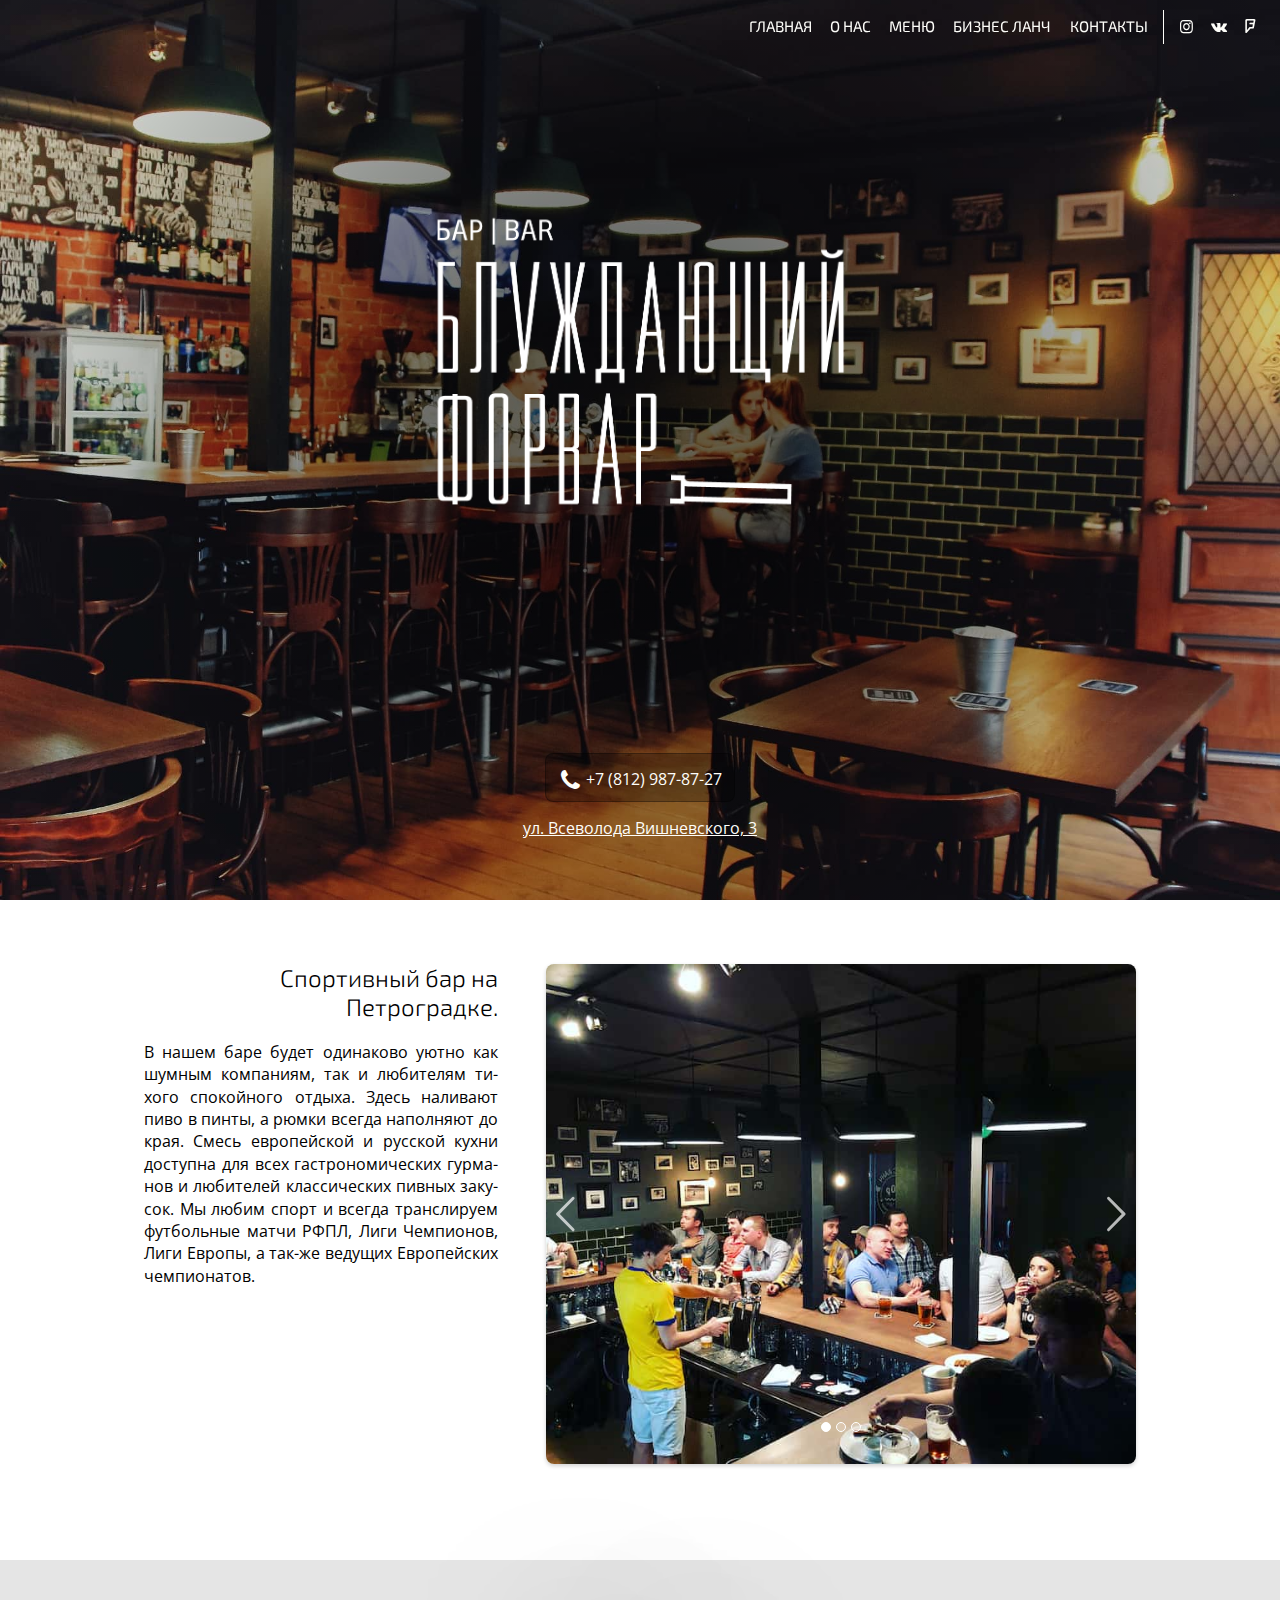
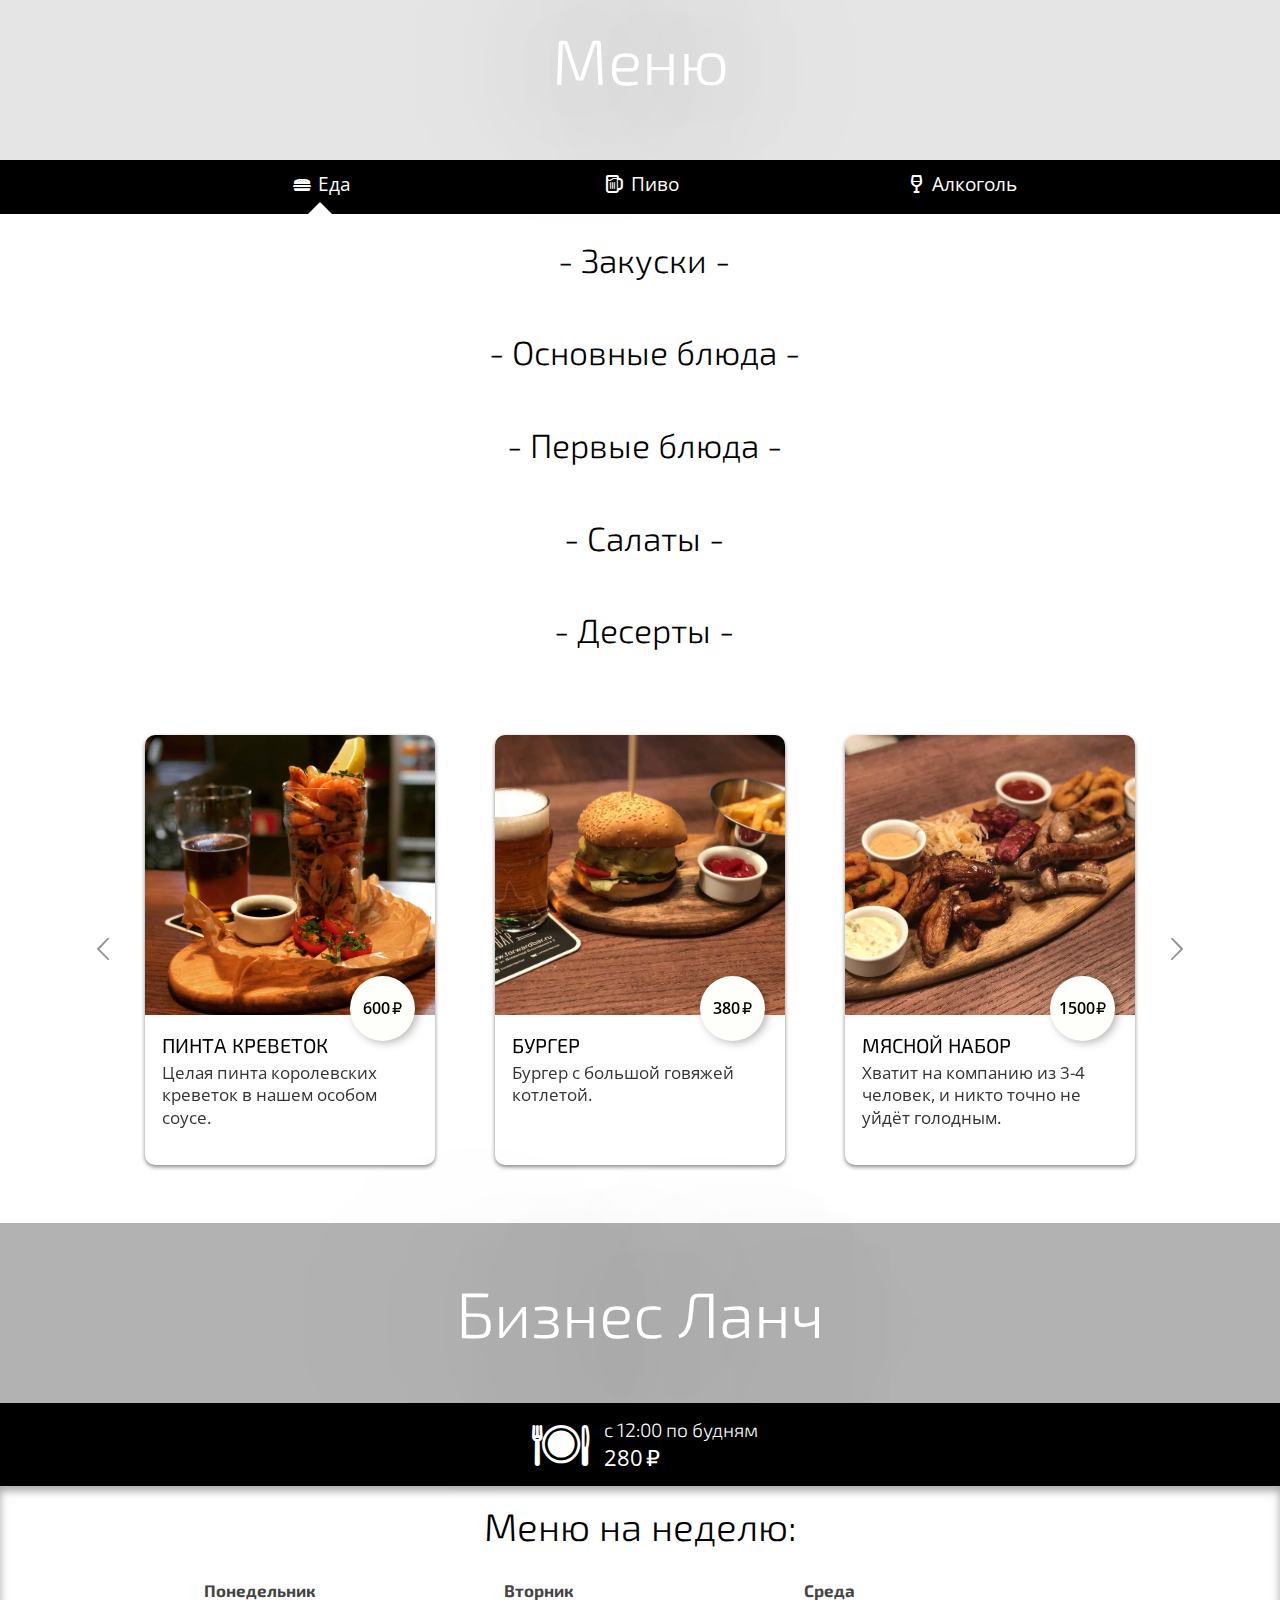
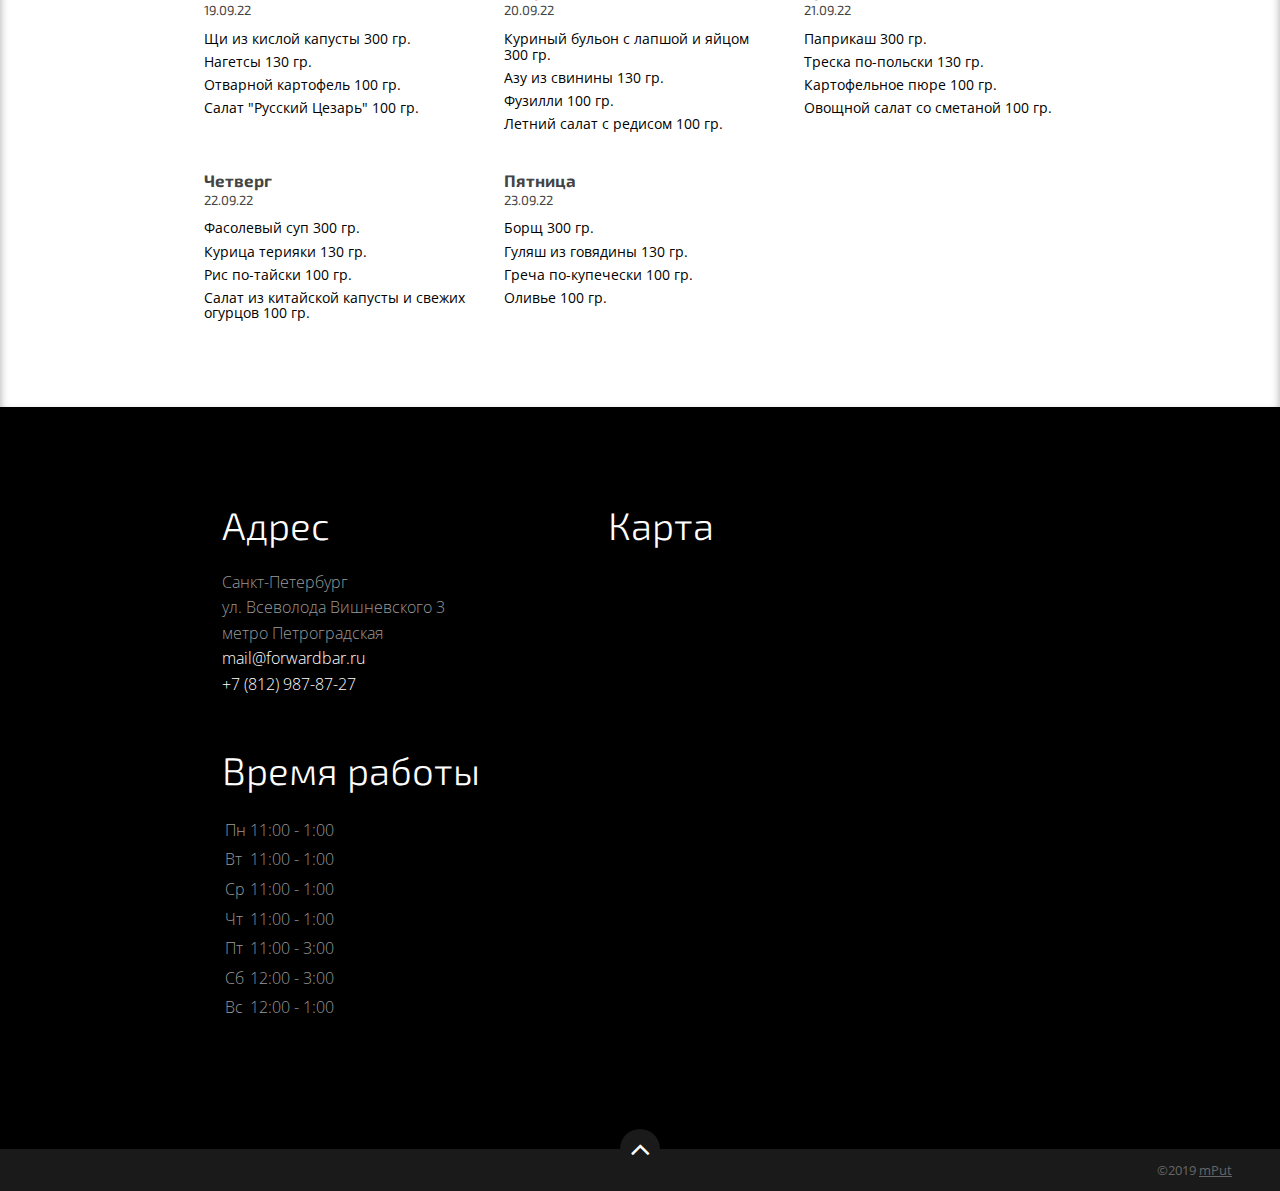
==== index.html @ b072fc06 "Deploy forwardbar.ru to github.com/forwardbar/forwardbar.github.io.git:master" ====
<!DOCTYPE html>
<html lang="ru">
  <head>
    <title>Бар Блуждающий Форвард. Спорт-бар на Петроградской.</title>
    <meta name="description" content="Локал бар пяти минутах от станции метро Петроградская. Большой выбор пива, вкусная кухня и спортивные трансляции.">
    <meta charset="utf-8">
    <meta name="viewport" content="width=device-width, initial-scale=1, viewport-fit=cover">
    <link rel="apple-touch-icon" sizes="144x144" href="/img/apple-touch-icon.png">
    <link rel="icon" type="image/png" sizes="32x32" href="/img/favicon-32x32.png">
    <link rel="icon" type="image/png" sizes="16x16" href="/img/favicon-16x16.png">
    <link rel="mask-icon" href="/img/safari-pinned-tab.svg" color="#5bbad5">
    <meta name="msapplication-TileColor" content="#da532c">
    <meta name="theme-color" content="#ffffff">
    <meta name="yandex-verification" content="62da7214198b2e35">
    <link rel="stylesheet" type="text/css" href="main.css">
  </head>
  <body class="page">
    <div class="page-hero">
      <div class="page-hero__logo"></div>
      <div class="page-hero__contacts">
        <p><a class="phone-btn" href="tel:+78129878727"><i class="icon-phone"></i>+7 (812) 987-87-27</a></p>
        <p><a class="text-link" href="https://yandex.ru/maps/-/CBRpuLSFOC" target="_blank">ул. Всеволода Вишневского, 3</a></p>
      </div>
    </div>
    <div class="page-about anchor-indent" id="about">
      <div class="page-about__wrapper">
        <div class="page-about__copy">
          <h2 class="page-about__heading">Спортивный бар на Петроградке.</h2>
          <p class="page-about__text">В нашем баре будет одинаково уютно как шумным компаниям, так и любителям тихого спокойного отдыха. Здесь наливают пиво в пинты, а рюмки всегда наполняют до края. Смесь европейской и русской кухни доступна для всех гастрономических гурманов и любителей классических пивных закусок. Мы любим спорт и всегда транслируем футбольные матчи РФПЛ, Лиги Чемпионов, Лиги Европы, а так-же ведущих Европейских чемпионатов.</p>
        </div>
        <div class="page-about__gallery carousel" data-loop="true" data-per-page="1">
          <div class="carousel__track">
            <div class="img" style="background-image: url(img/fpeople.jpg)"></div>
            <div class="img" style="background-image: url(img/fpeople2.jpg)"></div>
            <div class="img" style="background-image: url(img/screen.jpg)"></div>
          </div>
          <div class="carousel__arrows">
            <button class="carousel__arrow carousel__arrow--left photo-arrow--left"></button>
            <button class="carousel__arrow carousel__arrow--right photo-arrow--right"></button>
          </div>
          <div class="carousel__bullets"></div>
        </div>
      </div>
    </div>
    <div class="page-menu anchor-indent" id="menu">
      <div class="page-menu__header-bg">
        <h2 class="page-menu__header">Меню</h2>
      </div>
      <div class="nav-tabs">
        <div class="menu-line">
          <ul class="menu-line__inner">
                        <li class="menu-line__item nav-tabs__item active" data-tab="food"><a class="menu-line__link nav-tabs__link" href="#food"><i class="menu-line__icon icon-fast-food"></i><span class="menu-line__text">Еда</span></a></li>
                        <li class="menu-line__item nav-tabs__item" data-tab="beer"><a class="menu-line__link nav-tabs__link" href="#beer"><i class="menu-line__icon icon-beer-1"></i><span class="menu-line__text">Пивo</span></a></li>
                        <li class="menu-line__item nav-tabs__item" data-tab="drinks"><a class="menu-line__link nav-tabs__link" href="#drinks"><i class="menu-line__icon icon-wine"></i><span class="menu-line__text">Алкоголь</span></a></li>
          </ul>
        </div>
        <div class="nav-tabs__content">
                    <ul class="nav-tabs__pane show active" id="food">
                      <li class="food-type accordion">
                        <button class="food-type__button accordion__handler">
                          <h2 class="food-type__header">Закуски</h2>
                        </button>
                        <div class="food-list accordion__item">
                          <ul class="food-list__inner">
                                      <li class="food-list__item">
                                        <div class="food-list__item-main">
                                          <h3 class="food-list__item-header">Кольца луковые</h3>
                                          <p class="food-list__item-price">240</p>
                                        </div>
                                      </li>
                                      <li class="food-list__item">
                                        <div class="food-list__item-main">
                                          <h3 class="food-list__item-header">Кольца кальмара</h3>
                                          <p class="food-list__item-price">260</p>
                                        </div>
                                      </li>
                                      <li class="food-list__item">
                                        <div class="food-list__item-main">
                                          <h3 class="food-list__item-header">Картофель</h3>
                                          <p class="food-list__item-price">170</p>
                                        </div>
                                        <p class="food-list__item-description">Фри / Айдахо</p>
                                      </li>
                                      <li class="food-list__item">
                                        <div class="food-list__item-main"><a class="food-list__photoicon fullscreen-gallery__link" href="img/kriliya.jpg" data-img-section="food" data-img-name="kriliya.jpg" data-description="Куриные крылышки"><i class="icon-camera"></i></a>
                                          <h3 class="food-list__item-header">Куриные крылышки</h3>
                                          <p class="food-list__item-price">250</p>
                                        </div>
                                      </li>
                                      <li class="food-list__item">
                                        <div class="food-list__item-main"><a class="food-list__photoicon fullscreen-gallery__link" href="img/myasnie-chipsi.jpg" data-img-section="food" data-img-name="myasnie-chipsi.jpg" data-description="Мясные чипсы"><i class="icon-camera"></i></a>
                                          <h3 class="food-list__item-header">Мясные чипсы</h3>
                                          <p class="food-list__item-price">250</p>
                                        </div>
                                        <p class="food-list__item-description">Курица / Свинина / Говядина</p>
                                      </li>
                                      <li class="food-list__item">
                                        <div class="food-list__item-main">
                                          <h3 class="food-list__item-header">Бастурма</h3>
                                          <p class="food-list__item-price">290</p>
                                        </div>
                                      </li>
                                      <li class="food-list__item">
                                        <div class="food-list__item-main"><a class="food-list__photoicon fullscreen-gallery__link" href="img/buter-sel.jpg" data-img-section="food" data-img-name="buter-sel.jpg" data-description="Бутерброд"><i class="icon-camera"></i></a>
                                          <h3 class="food-list__item-header">Бутерброд</h3>
                                          <p class="food-list__item-price">100</p>
                                        </div>
                                        <p class="food-list__item-description">С селедкой / С салом</p>
                                      </li>
                                      <li class="food-list__item">
                                        <div class="food-list__item-main">
                                          <h3 class="food-list__item-header">Свиные ребра</h3>
                                          <p class="food-list__item-price">450</p>
                                        </div>
                                      </li>
                                      <li class="food-list__item">
                                        <div class="food-list__item-main">
                                          <h3 class="food-list__item-header">Сырные подушечки</h3>
                                          <p class="food-list__item-price">300</p>
                                        </div>
                                        <p class="food-list__item-description">Жареный сыр в кляре</p>
                                      </li>
                                      <li class="food-list__item">
                                        <div class="food-list__item-main"><a class="food-list__photoicon fullscreen-gallery__link" href="img/zakuski.jpg" data-img-section="food" data-img-name="zakuski.jpg" data-description="Набор закусок"><i class="icon-camera"></i></a>
                                          <h3 class="food-list__item-header">Набор закусок</h3>
                                          <p class="food-list__item-price">500</p>
                                        </div>
                                        <p class="food-list__item-description">Гренки, кольца кальмара, кольца луковые, охотничьи колбаски, картофель фри</p>
                                      </li>
                                      <li class="food-list__item">
                                        <div class="food-list__item-main"><a class="food-list__photoicon fullscreen-gallery__link" href="img/tar-tar.jpg" data-img-section="food" data-img-name="tar-tar.jpg" data-description="Тар-тар из говядины"><i class="icon-camera"></i></a>
                                          <h3 class="food-list__item-header">Тар-тар из говядины</h3>
                                          <p class="food-list__item-price">360</p>
                                        </div>
                                      </li>
                                      <li class="food-list__item">
                                        <div class="food-list__item-main"><a class="food-list__photoicon fullscreen-gallery__link" href="img/krevetki.jpg" data-img-section="food" data-img-name="krevetki.jpg" data-description="Пинта креветок"><i class="icon-camera"></i></a>
                                          <h3 class="food-list__item-header">Пинта креветок</h3>
                                          <p class="food-list__item-price">600</p>
                                        </div>
                                      </li>
                                      <li class="food-list__item">
                                        <div class="food-list__item-main">
                                          <h3 class="food-list__item-header">Сушёная рыба</h3>
                                          <p class="food-list__item-price">250</p>
                                        </div>
                                      </li>
                                      <li class="food-list__item">
                                        <div class="food-list__item-main">
                                          <h3 class="food-list__item-header">Жарики</h3>
                                          <p class="food-list__item-price">300</p>
                                        </div>
                                        <p class="food-list__item-description">Мини пельмени во фритюре</p>
                                      </li>
                                      <li class="food-list__item">
                                        <div class="food-list__item-main">
                                          <h3 class="food-list__item-header">Фисташки</h3>
                                          <p class="food-list__item-price">270</p>
                                        </div>
                                      </li>
                                      <li class="food-list__item">
                                        <div class="food-list__item-main">
                                          <h3 class="food-list__item-header">Начос</h3>
                                          <p class="food-list__item-price">250</p>
                                        </div>
                                      </li>
                                      <li class="food-list__item">
                                        <div class="food-list__item-main">
                                          <h3 class="food-list__item-header">Гренки</h3>
                                          <p class="food-list__item-price">150</p>
                                        </div>
                                      </li>
                                      <li class="food-list__item">
                                        <div class="food-list__item-main">
                                          <h3 class="food-list__item-header">Арахис</h3>
                                          <p class="food-list__item-price">70</p>
                                        </div>
                                      </li>
                          </ul>
                        </div>
                      </li>
                      <li class="food-type accordion">
                        <button class="food-type__button accordion__handler">
                          <h2 class="food-type__header">Основные блюда</h2>
                        </button>
                        <div class="food-list accordion__item">
                          <ul class="food-list__inner">
                                      <li class="food-list__item">
                                        <div class="food-list__item-main"><a class="food-list__photoicon fullscreen-gallery__link" href="img/burger.jpg" data-img-section="food" data-img-name="burger.jpg" data-description="Бургер"><i class="icon-camera"></i></a>
                                          <h3 class="food-list__item-header">Бургер</h3>
                                          <p class="food-list__item-price">380</p>
                                        </div>
                                      </li>
                                      <li class="food-list__item">
                                        <div class="food-list__item-main">
                                          <h3 class="food-list__item-header">Fish &amp; Chips</h3>
                                          <p class="food-list__item-price">350</p>
                                        </div>
                                      </li>
                                      <li class="food-list__item">
                                        <div class="food-list__item-main"><a class="food-list__photoicon fullscreen-gallery__link" href="img/shaverma.jpg" data-img-section="food" data-img-name="shaverma.jpg" data-description="Шаверма с курицей"><i class="icon-camera"></i></a>
                                          <h3 class="food-list__item-header">Шаверма с курицей</h3>
                                          <p class="food-list__item-price">250</p>
                                        </div>
                                      </li>
                                      <li class="food-list__item">
                                        <div class="food-list__item-main"><a class="food-list__photoicon fullscreen-gallery__link" href="img/shaverma_krevetki.jpg" data-img-section="food" data-img-name="shaverma_krevetki.jpg" data-description="Шаверма с креветками"><i class="icon-camera"></i></a>
                                          <h3 class="food-list__item-header">Шаверма с креветками</h3>
                                          <p class="food-list__item-price">350</p>
                                        </div>
                                      </li>
                                      <li class="food-list__item">
                                        <div class="food-list__item-main"><a class="food-list__photoicon fullscreen-gallery__link" href="img/pelmeni.jpg" data-img-section="food" data-img-name="pelmeni.jpg" data-description="Пельмени"><i class="icon-camera"></i></a>
                                          <h3 class="food-list__item-header">Пельмени</h3>
                                          <p class="food-list__item-price">290</p>
                                        </div>
                                        <p class="food-list__item-description">В горшочке</p>
                                      </li>
                                      <li class="food-list__item">
                                        <div class="food-list__item-main">
                                          <h3 class="food-list__item-header">Стейк из свинины</h3>
                                          <p class="food-list__item-price">450</p>
                                        </div>
                                        <p class="food-list__item-description">Гарнир: Картофель / Овощи гриль</p>
                                      </li>
                                      <li class="food-list__item">
                                        <div class="food-list__item-main"><a class="food-list__photoicon fullscreen-gallery__link" href="img/steik-g.jpg" data-img-section="food" data-img-name="steik-g.jpg" data-description="Стейк из говядины"><i class="icon-camera"></i></a>
                                          <h3 class="food-list__item-header">Стейк из говядины</h3>
                                          <p class="food-list__item-price">600</p>
                                        </div>
                                        <p class="food-list__item-description">Гарнир: Картофель / Овощи гриль</p>
                                      </li>
                                      <li class="food-list__item">
                                        <div class="food-list__item-main"><a class="food-list__photoicon fullscreen-gallery__link" href="img/karbonara.jpg" data-img-section="food" data-img-name="karbonara.jpg" data-description="Паста Карбонара"><i class="icon-camera"></i></a>
                                          <h3 class="food-list__item-header">Паста Карбонара</h3>
                                          <p class="food-list__item-price">350</p>
                                        </div>
                                      </li>
                                      <li class="food-list__item">
                                        <div class="food-list__item-main">
                                          <h3 class="food-list__item-header">Паста с креветками</h3>
                                          <p class="food-list__item-price">420</p>
                                        </div>
                                      </li>
                                      <li class="food-list__item">
                                        <div class="food-list__item-main"><a class="food-list__photoicon fullscreen-gallery__link" href="img/pasta-govyadina.jpg" data-img-section="food" data-img-name="pasta-govyadina.jpg" data-description="Паста с говядиной"><i class="icon-camera"></i></a>
                                          <h3 class="food-list__item-header">Паста с говядиной</h3>
                                          <p class="food-list__item-price">350</p>
                                        </div>
                                      </li>
                                      <li class="food-list__item">
                                        <div class="food-list__item-main">
                                          <h3 class="food-list__item-header">Паста с овощами</h3>
                                          <p class="food-list__item-price">340</p>
                                        </div>
                                      </li>
                                      <li class="food-list__item">
                                        <div class="food-list__item-main"><a class="food-list__photoicon fullscreen-gallery__link" href="img/myasnoy-nabor.jpg" data-img-section="food" data-img-name="myasnoy-nabor.jpg" data-description="Мясной набор"><i class="icon-camera"></i></a>
                                          <h3 class="food-list__item-header">Мясной набор</h3>
                                          <p class="food-list__item-price">1500</p>
                                        </div>
                                        <p class="food-list__item-description">Куриные крылышки, Колбаски (свиные, куриные, говяжьи, бараньи), Луковые кольца, Картофель Айдахо</p>
                                      </li>
                                      <li class="food-list__item">
                                        <div class="food-list__item-main"><a class="food-list__photoicon fullscreen-gallery__link" href="img/kolbasy-gov.jpg" data-img-section="food" data-img-name="kolbasy-gov.jpg" data-description="Колбаски Говяжьи"><i class="icon-camera"></i></a>
                                          <h3 class="food-list__item-header">Колбаски Говяжьи</h3>
                                          <p class="food-list__item-price">420</p>
                                        </div>
                                      </li>
                                      <li class="food-list__item">
                                        <div class="food-list__item-main">
                                          <h3 class="food-list__item-header">Овощи Гриль</h3>
                                          <p class="food-list__item-price">250</p>
                                        </div>
                                      </li>
                          </ul>
                        </div>
                      </li>
                      <li class="food-type accordion">
                        <button class="food-type__button accordion__handler">
                          <h2 class="food-type__header">Первые блюда</h2>
                        </button>
                        <div class="food-list accordion__item">
                          <ul class="food-list__inner">
                                      <li class="food-list__item">
                                        <div class="food-list__item-main">
                                          <h3 class="food-list__item-header">Суп дня</h3>
                                          <p class="food-list__item-price">180</p>
                                        </div>
                                      </li>
                                      <li class="food-list__item">
                                        <div class="food-list__item-main"><a class="food-list__photoicon fullscreen-gallery__link" href="img/borsch.jpg" data-img-section="food" data-img-name="borsch.jpg" data-description="Борщ"><i class="icon-camera"></i></a>
                                          <h3 class="food-list__item-header">Борщ</h3>
                                          <p class="food-list__item-price">220</p>
                                        </div>
                                      </li>
                                      <li class="food-list__item">
                                        <div class="food-list__item-main"><a class="food-list__photoicon fullscreen-gallery__link" href="img/solyanka.jpg" data-img-section="food" data-img-name="solyanka.jpg" data-description="Солянка"><i class="icon-camera"></i></a>
                                          <h3 class="food-list__item-header">Солянка</h3>
                                          <p class="food-list__item-price">250</p>
                                        </div>
                                      </li>
                                      <li class="food-list__item">
                                        <div class="food-list__item-main">
                                          <h3 class="food-list__item-header">Окрошка</h3>
                                          <p class="food-list__item-price">200</p>
                                        </div>
                                      </li>
                          </ul>
                        </div>
                      </li>
                      <li class="food-type accordion">
                        <button class="food-type__button accordion__handler">
                          <h2 class="food-type__header">Салаты</h2>
                        </button>
                        <div class="food-list accordion__item">
                          <ul class="food-list__inner">
                                      <li class="food-list__item">
                                        <div class="food-list__item-main">
                                          <h3 class="food-list__item-header">Греческий</h3>
                                          <p class="food-list__item-price">200</p>
                                        </div>
                                      </li>
                                      <li class="food-list__item">
                                        <div class="food-list__item-main"><a class="food-list__photoicon fullscreen-gallery__link" href="img/cesar-kurica.jpg" data-img-section="food" data-img-name="cesar-kurica.jpg" data-description="Цезарь с курицей"><i class="icon-camera"></i></a>
                                          <h3 class="food-list__item-header">Цезарь с курицей</h3>
                                          <p class="food-list__item-price">250</p>
                                        </div>
                                      </li>
                                      <li class="food-list__item">
                                        <div class="food-list__item-main"><a class="food-list__photoicon fullscreen-gallery__link" href="img/cesar-krevetki.jpg" data-img-section="food" data-img-name="cesar-krevetki.jpg" data-description="Цезарь с креветками"><i class="icon-camera"></i></a>
                                          <h3 class="food-list__item-header">Цезарь с креветками</h3>
                                          <p class="food-list__item-price">350</p>
                                        </div>
                                      </li>
                                      <li class="food-list__item">
                                        <div class="food-list__item-main">
                                          <h3 class="food-list__item-header">Оливье</h3>
                                          <p class="food-list__item-price">250</p>
                                        </div>
                                      </li>
                          </ul>
                        </div>
                      </li>
                      <li class="food-type accordion">
                        <button class="food-type__button accordion__handler">
                          <h2 class="food-type__header">Десерты</h2>
                        </button>
                        <div class="food-list accordion__item">
                          <ul class="food-list__inner">
                                      <li class="food-list__item">
                                        <div class="food-list__item-main"><a class="food-list__photoicon fullscreen-gallery__link" href="img/cheesecake.jpg" data-img-section="food" data-img-name="cheesecake.jpg" data-description="Чизкейк"><i class="icon-camera"></i></a>
                                          <h3 class="food-list__item-header">Чизкейк</h3>
                                          <p class="food-list__item-price">200</p>
                                        </div>
                                      </li>
                                      <li class="food-list__item">
                                        <div class="food-list__item-main">
                                          <h3 class="food-list__item-header">Шоколад</h3>
                                          <p class="food-list__item-price">200</p>
                                        </div>
                                      </li>
                          </ul>
                        </div>
                      </li>
                    </ul>
                    <ul class="nav-tabs__pane" id="beer">
                      <li class="food-type accordion">
                        <button class="food-type__button accordion__handler food-type__header--hidden">
                          <h2 class="food-type__header">Пиво</h2>
                        </button>
                        <div class="food-list accordion__item no-collapse only">
                          <ul class="food-list__inner">
                                      <li class="food-list__item">
                                        <div class="food-list__item-main">
                                          <h3 class="food-list__item-header">Форвард светлый</h3>
                                          <p class="food-list__item-price">100 / 180</p>
                                        </div>
                                        <p class="food-list__item-description">Lager 4,2%</p>
                                      </li>
                                      <li class="food-list__item">
                                        <div class="food-list__item-main">
                                          <h3 class="food-list__item-header">Форвард тёмный</h3>
                                          <p class="food-list__item-price">100 / 180</p>
                                        </div>
                                        <p class="food-list__item-description">Dark Lager 4,0%</p>
                                      </li>
                                      <li class="food-list__item">
                                        <div class="food-list__item-main">
                                          <h3 class="food-list__item-header">Old Speckled Hen</h3>
                                          <p class="food-list__item-price">160 / 300</p>
                                        </div>
                                        <p class="food-list__item-description">Ale 5,2%</p>
                                      </li>
                                      <li class="food-list__item">
                                        <div class="food-list__item-main">
                                          <h3 class="food-list__item-header">Belhaven</h3>
                                          <p class="food-list__item-price">160 / 300</p>
                                        </div>
                                        <p class="food-list__item-description">Stout 5,0%</p>
                                      </li>
                                      <li class="food-list__item">
                                        <div class="food-list__item-main">
                                          <h3 class="food-list__item-header">Blanche de bruxelles</h3>
                                          <p class="food-list__item-price">160 / 300</p>
                                        </div>
                                        <p class="food-list__item-description">Witbier 4,5%</p>
                                      </li>
                                      <li class="food-list__item">
                                        <div class="food-list__item-main">
                                          <h3 class="food-list__item-header">Paulaner</h3>
                                          <p class="food-list__item-price">160 / 300</p>
                                        </div>
                                        <p class="food-list__item-description">Weissbier 5.5%</p>
                                      </li>
                                      <li class="food-list__item">
                                        <div class="food-list__item-main">
                                          <h3 class="food-list__item-header">Inter-galactic</h3>
                                          <p class="food-list__item-price">160 / 300</p>
                                        </div>
                                        <p class="food-list__item-description">Dry Lager 5,0%</p>
                                      </li>
                                      <li class="food-list__item">
                                        <div class="food-list__item-main">
                                          <h3 class="food-list__item-header">IPA IBU-70</h3>
                                          <p class="food-list__item-price">130 / 240</p>
                                        </div>
                                        <p class="food-list__item-description">Pale Ale 7,2%</p>
                                      </li>
                                      <li class="food-list__item">
                                        <div class="food-list__item-main">
                                          <h3 class="food-list__item-header">Strong ale</h3>
                                          <p class="food-list__item-price">190 / 360</p>
                                        </div>
                                        <p class="food-list__item-description">Ale 8,0%</p>
                                      </li>
                                      <li class="food-list__item">
                                        <div class="food-list__item-main">
                                          <h3 class="food-list__item-header">Rouge 8</h3>
                                          <p class="food-list__item-price">190 / 360</p>
                                        </div>
                                        <p class="food-list__item-description">Red Ale 7,0%</p>
                                      </li>
                                      <li class="food-list__item">
                                        <div class="food-list__item-main">
                                          <h3 class="food-list__item-header">Timmermans</h3>
                                          <p class="food-list__item-price">190 / 360</p>
                                        </div>
                                        <p class="food-list__item-description">Kriek 4,2%</p>
                                      </li>
                                      <li class="food-list__item">
                                        <div class="food-list__item-main">
                                          <h3 class="food-list__item-header">Apple cider</h3>
                                          <p class="food-list__item-price">160 / 300</p>
                                        </div>
                                        <p class="food-list__item-description">5,0%</p>
                                      </li>
                          </ul>
                        </div>
                      </li>
                    </ul>
                    <ul class="nav-tabs__pane" id="drinks">
                      <li class="food-type accordion">
                        <button class="food-type__button accordion__handler">
                          <h2 class="food-type__header">Виски</h2>
                        </button>
                        <div class="food-list accordion__item">
                          <ul class="food-list__inner">
                                      <li class="food-list__item">
                                        <div class="food-list__item-main">
                                          <h3 class="food-list__item-header">Jameson</h3>
                                          <p class="food-list__item-price">220</p>
                                        </div>
                                        <p class="food-list__item-description">50 мл</p>
                                      </li>
                                      <li class="food-list__item">
                                        <div class="food-list__item-main">
                                          <h3 class="food-list__item-header">TULLAMORE</h3>
                                          <p class="food-list__item-price">220</p>
                                        </div>
                                        <p class="food-list__item-description">50 мл</p>
                                      </li>
                                      <li class="food-list__item">
                                        <div class="food-list__item-main">
                                          <h3 class="food-list__item-header">Ballantine's</h3>
                                          <p class="food-list__item-price">220</p>
                                        </div>
                                        <p class="food-list__item-description">50 мл</p>
                                      </li>
                                      <li class="food-list__item">
                                        <div class="food-list__item-main">
                                          <h3 class="food-list__item-header">Bushmils</h3>
                                          <p class="food-list__item-price">300</p>
                                        </div>
                                        <p class="food-list__item-description">50 мл</p>
                                      </li>
                                      <li class="food-list__item">
                                        <div class="food-list__item-main">
                                          <h3 class="food-list__item-header">Chivas regal</h3>
                                          <p class="food-list__item-price">350</p>
                                        </div>
                                        <p class="food-list__item-description">50 мл</p>
                                      </li>
                                      <li class="food-list__item">
                                        <div class="food-list__item-main">
                                          <h3 class="food-list__item-header">Jack daniels's</h3>
                                          <p class="food-list__item-price">250</p>
                                        </div>
                                        <p class="food-list__item-description">50 мл</p>
                                      </li>
                                      <li class="food-list__item">
                                        <div class="food-list__item-main">
                                          <h3 class="food-list__item-header">CATTOS</h3>
                                          <p class="food-list__item-price">220</p>
                                        </div>
                                        <p class="food-list__item-description">50 мл</p>
                                      </li>
                                      <li class="food-list__item">
                                        <div class="food-list__item-main">
                                          <h3 class="food-list__item-header">MACALLAN</h3>
                                          <p class="food-list__item-price">370</p>
                                        </div>
                                        <p class="food-list__item-description">50 мл</p>
                                      </li>
                                      <li class="food-list__item">
                                        <div class="food-list__item-main">
                                          <h3 class="food-list__item-header">AUCHENTOSHAN</h3>
                                          <p class="food-list__item-price">250</p>
                                        </div>
                                        <p class="food-list__item-description">50 мл</p>
                                      </li>
                                      <li class="food-list__item">
                                        <div class="food-list__item-main">
                                          <h3 class="food-list__item-header">JIM BEAM</h3>
                                          <p class="food-list__item-price">200</p>
                                        </div>
                                        <p class="food-list__item-description">50 мл</p>
                                      </li>
                                      <li class="food-list__item">
                                        <div class="food-list__item-main">
                                          <h3 class="food-list__item-header">JIM BEAM Red Stag</h3>
                                          <p class="food-list__item-price">200</p>
                                        </div>
                                        <p class="food-list__item-description">50 мл</p>
                                      </li>
                                      <li class="food-list__item">
                                        <div class="food-list__item-main">
                                          <h3 class="food-list__item-header">JIM BEAM Honey</h3>
                                          <p class="food-list__item-price">200</p>
                                        </div>
                                        <p class="food-list__item-description">50 мл</p>
                                      </li>
                          </ul>
                        </div>
                      </li>
                      <li class="food-type accordion">
                        <button class="food-type__button accordion__handler">
                          <h2 class="food-type__header">Водка</h2>
                        </button>
                        <div class="food-list accordion__item">
                          <ul class="food-list__inner">
                                      <li class="food-list__item">
                                        <div class="food-list__item-main">
                                          <h3 class="food-list__item-header">Хортица</h3>
                                          <p class="food-list__item-price">90</p>
                                        </div>
                                        <p class="food-list__item-description">50 мл</p>
                                      </li>
                                      <li class="food-list__item">
                                        <div class="food-list__item-main">
                                          <h3 class="food-list__item-header">FINLANDIA</h3>
                                          <p class="food-list__item-price">180</p>
                                        </div>
                                        <p class="food-list__item-description">50 мл</p>
                                      </li>
                                      <li class="food-list__item">
                                        <div class="food-list__item-main">
                                          <h3 class="food-list__item-header">BELUGA</h3>
                                          <p class="food-list__item-price">290</p>
                                        </div>
                                        <p class="food-list__item-description">50 мл</p>
                                      </li>
                          </ul>
                        </div>
                      </li>
                      <li class="food-type accordion">
                        <button class="food-type__button accordion__handler">
                          <h2 class="food-type__header">Коньяк</h2>
                        </button>
                        <div class="food-list accordion__item">
                          <ul class="food-list__inner">
                                      <li class="food-list__item">
                                        <div class="food-list__item-main">
                                          <h3 class="food-list__item-header">Hennessy</h3>
                                          <p class="food-list__item-price">350</p>
                                        </div>
                                        <p class="food-list__item-description">50 мл</p>
                                      </li>
                                      <li class="food-list__item">
                                        <div class="food-list__item-main">
                                          <h3 class="food-list__item-header">Коньяк *****</h3>
                                          <p class="food-list__item-price">280</p>
                                        </div>
                                        <p class="food-list__item-description">50 мл</p>
                                      </li>
                          </ul>
                        </div>
                      </li>
                      <li class="food-type accordion">
                        <button class="food-type__button accordion__handler">
                          <h2 class="food-type__header">Текила</h2>
                        </button>
                        <div class="food-list accordion__item">
                          <ul class="food-list__inner">
                                      <li class="food-list__item">
                                        <div class="food-list__item-main">
                                          <h3 class="food-list__item-header">SAUZA SILVER</h3>
                                          <p class="food-list__item-price">250</p>
                                        </div>
                                        <p class="food-list__item-description">50 мл</p>
                                      </li>
                                      <li class="food-list__item">
                                        <div class="food-list__item-main">
                                          <h3 class="food-list__item-header">SAUZA GOLD</h3>
                                          <p class="food-list__item-price">250</p>
                                        </div>
                                        <p class="food-list__item-description">50 мл</p>
                                      </li>
                          </ul>
                        </div>
                      </li>
                      <li class="food-type accordion">
                        <button class="food-type__button accordion__handler">
                          <h2 class="food-type__header">Ликер</h2>
                        </button>
                        <div class="food-list accordion__item">
                          <ul class="food-list__inner">
                                      <li class="food-list__item">
                                        <div class="food-list__item-main">
                                          <h3 class="food-list__item-header">BECHEROVKA</h3>
                                          <p class="food-list__item-price">200</p>
                                        </div>
                                        <p class="food-list__item-description">50 мл</p>
                                      </li>
                                      <li class="food-list__item">
                                        <div class="food-list__item-main">
                                          <h3 class="food-list__item-header">JAGERMEISTER</h3>
                                          <p class="food-list__item-price">200</p>
                                        </div>
                                        <p class="food-list__item-description">50 мл</p>
                                      </li>
                                      <li class="food-list__item">
                                        <div class="food-list__item-main">
                                          <h3 class="food-list__item-header">APEROL</h3>
                                          <p class="food-list__item-price">200</p>
                                        </div>
                                        <p class="food-list__item-description">50 мл</p>
                                      </li>
                                      <li class="food-list__item">
                                        <div class="food-list__item-main">
                                          <h3 class="food-list__item-header">DE KUYPER</h3>
                                          <p class="food-list__item-price">220</p>
                                        </div>
                                        <p class="food-list__item-description">50 мл</p>
                                      </li>
                                      <li class="food-list__item">
                                        <div class="food-list__item-main">
                                          <h3 class="food-list__item-header">COINTREAU</h3>
                                          <p class="food-list__item-price">250</p>
                                        </div>
                                        <p class="food-list__item-description">50 мл</p>
                                      </li>
                                      <li class="food-list__item">
                                        <div class="food-list__item-main">
                                          <h3 class="food-list__item-header">BAILEYS</h3>
                                          <p class="food-list__item-price">250</p>
                                        </div>
                                        <p class="food-list__item-description">50 мл</p>
                                      </li>
                                      <li class="food-list__item">
                                        <div class="food-list__item-main">
                                          <h3 class="food-list__item-header">KAHLUA</h3>
                                          <p class="food-list__item-price">250</p>
                                        </div>
                                        <p class="food-list__item-description">50 мл</p>
                                      </li>
                                      <li class="food-list__item">
                                        <div class="food-list__item-main">
                                          <h3 class="food-list__item-header">MINTU</h3>
                                          <p class="food-list__item-price">260</p>
                                        </div>
                                        <p class="food-list__item-description">50 мл</p>
                                      </li>
                          </ul>
                        </div>
                      </li>
                      <li class="food-type accordion">
                        <button class="food-type__button accordion__handler">
                          <h2 class="food-type__header">Ром</h2>
                        </button>
                        <div class="food-list accordion__item">
                          <ul class="food-list__inner">
                                      <li class="food-list__item">
                                        <div class="food-list__item-main">
                                          <h3 class="food-list__item-header">BACARDI WHITE</h3>
                                          <p class="food-list__item-price">240</p>
                                        </div>
                                        <p class="food-list__item-description">50 мл</p>
                                      </li>
                                      <li class="food-list__item">
                                        <div class="food-list__item-main">
                                          <h3 class="food-list__item-header">BACARDI BLACK</h3>
                                          <p class="food-list__item-price">240</p>
                                        </div>
                                        <p class="food-list__item-description">50 мл</p>
                                      </li>
                          </ul>
                        </div>
                      </li>
                      <li class="food-type accordion">
                        <button class="food-type__button accordion__handler">
                          <h2 class="food-type__header">Джин</h2>
                        </button>
                        <div class="food-list accordion__item">
                          <ul class="food-list__inner">
                                      <li class="food-list__item">
                                        <div class="food-list__item-main">
                                          <h3 class="food-list__item-header">BEEFEATER</h3>
                                          <p class="food-list__item-price">240</p>
                                        </div>
                                        <p class="food-list__item-description">50 мл</p>
                                      </li>
                                      <li class="food-list__item">
                                        <div class="food-list__item-main">
                                          <h3 class="food-list__item-header">GORDON’S</h3>
                                          <p class="food-list__item-price">220</p>
                                        </div>
                                        <p class="food-list__item-description">50 мл</p>
                                      </li>
                          </ul>
                        </div>
                      </li>
                      <li class="food-type accordion">
                        <button class="food-type__button accordion__handler">
                          <h2 class="food-type__header">Шоты</h2>
                        </button>
                        <div class="food-list accordion__item">
                          <ul class="food-list__inner">
                                      <li class="food-list__item">
                                        <div class="food-list__item-main">
                                          <h3 class="food-list__item-header">Б-52</h3>
                                          <p class="food-list__item-price">250</p>
                                        </div>
                                        <p class="food-list__item-description">Kahlua, Baileys, Cointreau, 50 мл</p>
                                      </li>
                                      <li class="food-list__item">
                                        <div class="food-list__item-main">
                                          <h3 class="food-list__item-header">ИРЛАНДСКИЙ ФЛАГ</h3>
                                          <p class="food-list__item-price">250</p>
                                        </div>
                                        <p class="food-list__item-description">De Kuyper Mint, Baileys, Виски, 50 мл</p>
                                      </li>
                                      <li class="food-list__item">
                                        <div class="food-list__item-main">
                                          <h3 class="food-list__item-header">ТРУБОПРОВОД</h3>
                                          <p class="food-list__item-price">250</p>
                                        </div>
                                        <p class="food-list__item-description">De Kuyper Cherry, Лимонный сок, Bacardi White, 50 мл</p>
                                      </li>
                                      <li class="food-list__item">
                                        <div class="food-list__item-main">
                                          <h3 class="food-list__item-header">Зенит</h3>
                                          <p class="food-list__item-price">200</p>
                                        </div>
                                        <p class="food-list__item-description">Сироп Bleu Curacao, Bailyse, Водка, 50 мл</p>
                                      </li>
                                      <li class="food-list__item">
                                        <div class="food-list__item-main">
                                          <h3 class="food-list__item-header">РОССИЯ</h3>
                                          <p class="food-list__item-price">200</p>
                                        </div>
                                        <p class="food-list__item-description">Сироп Grenadine, De Kuyper Bleu Curacao, Водка, 50 мл</p>
                                      </li>
                                      <li class="food-list__item">
                                        <div class="food-list__item-main">
                                          <h3 class="food-list__item-header">МЕКСИКАНСКИЙ КОСМОНАВТ</h3>
                                          <p class="food-list__item-price">250</p>
                                        </div>
                                        <p class="food-list__item-description">De Kuyper Mint, Лимонный сок, Sauza Silve, 50 мл</p>
                                      </li>
                                      <li class="food-list__item">
                                        <div class="food-list__item-main">
                                          <h3 class="food-list__item-header">БОЯРСКИЙ</h3>
                                          <p class="food-list__item-price">200</p>
                                        </div>
                                        <p class="food-list__item-description">Водка, Сироп Grenadine, Tabasco, 50 мл</p>
                                      </li>
                                      <li class="food-list__item">
                                        <div class="food-list__item-main">
                                          <h3 class="food-list__item-header">@.RU</h3>
                                          <p class="food-list__item-price">200</p>
                                        </div>
                                        <p class="food-list__item-description">Сироп сахарного тростника, Лимонный сок, Водка, Tabasco, 50 мл</p>
                                      </li>
                                      <li class="food-list__item">
                                        <div class="food-list__item-main">
                                          <h3 class="food-list__item-header">СЭТ: ЛЕГИОНЕРЫ</h3>
                                          <p class="food-list__item-price">650</p>
                                        </div>
                                        <p class="food-list__item-description">Ирландский флаг / Трубопровод / Мексиканский космонавт , 50 мл</p>
                                      </li>
                                      <li class="food-list__item">
                                        <div class="food-list__item-main">
                                          <h3 class="food-list__item-header">СЭТ: РУССКИЙ ПАСПОРТ</h3>
                                          <p class="food-list__item-price">500</p>
                                        </div>
                                        <p class="food-list__item-description">Зенит / Россия / Боярский, 50 мл</p>
                                      </li>
                          </ul>
                        </div>
                      </li>
                      <li class="food-type accordion">
                        <button class="food-type__button accordion__handler">
                          <h2 class="food-type__header">Вино</h2>
                        </button>
                        <div class="food-list accordion__item">
                          <ul class="food-list__inner">
                                      <li class="food-list__item">
                                        <div class="food-list__item-main">
                                          <h3 class="food-list__item-header">Красное / Белое</h3>
                                          <p class="food-list__item-price">250 / 1250</p>
                                        </div>
                                        <p class="food-list__item-description">Бокал 150 мл / Бутылка 750 мл.</p>
                                      </li>
                                      <li class="food-list__item">
                                        <div class="food-list__item-main">
                                          <h3 class="food-list__item-header">Портвейн</h3>
                                          <p class="food-list__item-price">220</p>
                                        </div>
                                        <p class="food-list__item-description">50 мл.</p>
                                      </li>
                                      <li class="food-list__item">
                                        <div class="food-list__item-main">
                                          <h3 class="food-list__item-header">MARTINI ASTI</h3>
                                          <p class="food-list__item-price">2300</p>
                                        </div>
                                        <p class="food-list__item-description">Игристое 750 мл.</p>
                                      </li>
                          </ul>
                        </div>
                      </li>
                      <li class="food-type accordion">
                        <button class="food-type__button accordion__handler">
                          <h2 class="food-type__header">Вермут</h2>
                        </button>
                        <div class="food-list accordion__item">
                          <ul class="food-list__inner">
                                      <li class="food-list__item">
                                        <div class="food-list__item-main">
                                          <h3 class="food-list__item-header">MARTINI BIANCO</h3>
                                          <p class="food-list__item-price">150</p>
                                        </div>
                                        <p class="food-list__item-description">50 мл.</p>
                                      </li>
                          </ul>
                        </div>
                      </li>
                      <li class="food-type accordion">
                        <button class="food-type__button accordion__handler">
                          <h2 class="food-type__header">Коктейли</h2>
                        </button>
                        <div class="food-list accordion__item">
                          <ul class="food-list__inner">
                                      <li class="food-list__item">
                                        <div class="food-list__item-main">
                                          <h3 class="food-list__item-header">ТЕКИЛА САНРАЙЗ</h3>
                                          <p class="food-list__item-price">350</p>
                                        </div>
                                        <p class="food-list__item-description">Sauza Gold, Aпельсиновый сок, Сироп Grenadine</p>
                                      </li>
                                      <li class="food-list__item">
                                        <div class="food-list__item-main">
                                          <h3 class="food-list__item-header">ЛОНГ АЙЛЕНД</h3>
                                          <p class="food-list__item-price">400</p>
                                        </div>
                                        <p class="food-list__item-description">Bacardi Black, Sauza Silver, Водка, Cointreau, Лимоный сок, Coca-Cola</p>
                                      </li>
                                      <li class="food-list__item">
                                        <div class="food-list__item-main">
                                          <h3 class="food-list__item-header">БЕЛЫЙ РУССКИЙ</h3>
                                          <p class="food-list__item-price">350</p>
                                        </div>
                                        <p class="food-list__item-description">Водка, Kahlua, Cливки</p>
                                      </li>
                                      <li class="food-list__item">
                                        <div class="food-list__item-main">
                                          <h3 class="food-list__item-header">КУБА ЛИБРЕ</h3>
                                          <p class="food-list__item-price">350</p>
                                        </div>
                                        <p class="food-list__item-description">Bacardi Black, Coca-Cola, Лимонный сок</p>
                                      </li>
                                      <li class="food-list__item">
                                        <div class="food-list__item-main">
                                          <h3 class="food-list__item-header">ГОЛУБАЯ ЛАГУНА</h3>
                                          <p class="food-list__item-price">350</p>
                                        </div>
                                        <p class="food-list__item-description">Водка, De Kuyper Bleu Curacao, Лимонный сок, Sprite</p>
                                      </li>
                                      <li class="food-list__item">
                                        <div class="food-list__item-main">
                                          <h3 class="food-list__item-header">APEROL</h3>
                                          <p class="food-list__item-price">300</p>
                                        </div>
                                        <p class="food-list__item-description">На сидре</p>
                                      </li>
                                      <li class="food-list__item">
                                        <div class="food-list__item-main">
                                          <h3 class="food-list__item-header">ГЛИНТВЕЙН</h3>
                                          <p class="food-list__item-price">300</p>
                                        </div>
                                      </li>
                          </ul>
                        </div>
                      </li>
                      <li class="food-type accordion">
                        <button class="food-type__button accordion__handler">
                          <h2 class="food-type__header">Б/А напитки</h2>
                        </button>
                        <div class="food-list accordion__item">
                          <ul class="food-list__inner">
                                      <li class="food-list__item">
                                        <div class="food-list__item-main">
                                          <h3 class="food-list__item-header">COCA-COLA, FANTA, SPRITE, SCHWEPPES</h3>
                                          <p class="food-list__item-price">110</p>
                                        </div>
                                      </li>
                                      <li class="food-list__item">
                                        <div class="food-list__item-main">
                                          <h3 class="food-list__item-header">RED BULL</h3>
                                          <p class="food-list__item-price">150</p>
                                        </div>
                                      </li>
                                      <li class="food-list__item">
                                        <div class="food-list__item-main">
                                          <h3 class="food-list__item-header">СОК, КОМПОТ, КВАС</h3>
                                          <p class="food-list__item-price">60</p>
                                        </div>
                                      </li>
                                      <li class="food-list__item">
                                        <div class="food-list__item-main">
                                          <h3 class="food-list__item-header">ВОДА VITEL</h3>
                                          <p class="food-list__item-price">170</p>
                                        </div>
                                      </li>
                                      <li class="food-list__item">
                                        <div class="food-list__item-main">
                                          <h3 class="food-list__item-header">BORJOMI</h3>
                                          <p class="food-list__item-price">170</p>
                                        </div>
                                      </li>
                                      <li class="food-list__item">
                                        <div class="food-list__item-main">
                                          <h3 class="food-list__item-header">ЭСПРЕССО</h3>
                                          <p class="food-list__item-price">50</p>
                                        </div>
                                      </li>
                                      <li class="food-list__item">
                                        <div class="food-list__item-main">
                                          <h3 class="food-list__item-header">АМЕРИКАНО</h3>
                                          <p class="food-list__item-price">100</p>
                                        </div>
                                      </li>
                                      <li class="food-list__item">
                                        <div class="food-list__item-main">
                                          <h3 class="food-list__item-header">КАПУЧИНО</h3>
                                          <p class="food-list__item-price">150</p>
                                        </div>
                                      </li>
                                      <li class="food-list__item">
                                        <div class="food-list__item-main">
                                          <h3 class="food-list__item-header">Латте</h3>
                                          <p class="food-list__item-price">120</p>
                                        </div>
                                      </li>
                                      <li class="food-list__item">
                                        <div class="food-list__item-main">
                                          <h3 class="food-list__item-header">Чай</h3>
                                          <p class="food-list__item-price">100</p>
                                        </div>
                                        <p class="food-list__item-description">Черный / Зеленый / Каркаде</p>
                                      </li>
                          </ul>
                        </div>
                      </li>
                    </ul>
        </div>
      </div>
      <div class="page-menu__promocards promocard__wrapper carousel" data-loop="true">
        <div class="carousel__track">
                    <div class="promocard"><img class="promocard__image" src="./img/krevetki.jpg">
                      <div class="promocard__body">
                        <div class="promocard__price">600</div>
                        <h3 class="promocard__header">Пинта креветок</h3>
                        <p class="promocard__copy">Целая пинта королевских креветок в нашем особом соусе.</p>
                      </div>
                    </div>
                    <div class="promocard"><img class="promocard__image" src="./img/burger.jpg">
                      <div class="promocard__body">
                        <div class="promocard__price">380</div>
                        <h3 class="promocard__header">Бургер</h3>
                        <p class="promocard__copy">Бургер с большой говяжей котлетой.</p>
                      </div>
                    </div>
                    <div class="promocard"><img class="promocard__image" src="./img/myasnoy-nabor.jpg">
                      <div class="promocard__body">
                        <div class="promocard__price">1500</div>
                        <h3 class="promocard__header">Мясной набор</h3>
                        <p class="promocard__copy">Хватит на компанию из 3-4 человек, и никто точно не уйдёт голодным.</p>
                      </div>
                    </div>
                    <div class="promocard"><img class="promocard__image" src="./img/tar-tar.jpg">
                      <div class="promocard__body">
                        <div class="promocard__price">360</div>
                        <h3 class="promocard__header">Тар-Тар</h3>
                        <p class="promocard__copy">Классический Тар-Тар из говядины.</p>
                      </div>
                    </div>
        </div>
        <div class="carousel__arrows">
          <button class="carousel__arrow carousel__arrow--left photo-arrow--left promocard__arrows--left"></button>
          <button class="carousel__arrow carousel__arrow--right photo-arrow--right promocard__arrows--right"></button>
        </div>
      </div>
    </div>
    <div class="page-lunch anchor-indent" id="lunch">
      <div class="page-lunch__header-bg">
        <h2 class="page-lunch__header">Бизнес Ланч</h2>
      </div>
      <div class="page-lunch__subheader">
        <div class="page-lunch__icon"><i class="icon-lunch"></i></div>
        <div class="page-lunch__copy">
          <div class="page-lunch__time">с 12:00 по будням</div>
          <div class="page-lunch__price">280</div>
        </div>
      </div>
      <div class="lunch-menu">
        <div class="lunch-menu__header">Меню на неделю:</div>
        <div class="lunch-menu__week">
                    <div class="lunch-menu__day">
                      <div class="lunch-menu__title">
                        <h3>понедельник</h3>
                        <p>19.09.22</p>
                      </div>
                      <ul class="lunch-menu__items">
                        <li class="lunch-menu__item">Щи из кислой капусты 300 гр.</li>
                        <li class="lunch-menu__item">Нагетсы 130 гр.</li>
                        <li class="lunch-menu__item">Отварной картофель 100 гр.</li>
                        <li class="lunch-menu__item">Салат &quot;Русский Цезарь&quot; 100 гр.</li>
                      </ul>
                    </div>
                    <div class="lunch-menu__day">
                      <div class="lunch-menu__title">
                        <h3>вторник</h3>
                        <p>20.09.22</p>
                      </div>
                      <ul class="lunch-menu__items">
                        <li class="lunch-menu__item">Куриный бульон с лапшой и яйцом 300 гр.</li>
                        <li class="lunch-menu__item">Азу из свинины 130 гр.</li>
                        <li class="lunch-menu__item">Фузилли 100 гр.</li>
                        <li class="lunch-menu__item">Летний салат с редисом 100 гр.</li>
                      </ul>
                    </div>
                    <div class="lunch-menu__day">
                      <div class="lunch-menu__title">
                        <h3>среда</h3>
                        <p>21.09.22</p>
                      </div>
                      <ul class="lunch-menu__items">
                        <li class="lunch-menu__item">Паприкаш 300 гр.</li>
                        <li class="lunch-menu__item">Треска по-польски 130 гр.</li>
                        <li class="lunch-menu__item">Картофельное пюре 100 гр.</li>
                        <li class="lunch-menu__item">Овощной салат со сметаной 100 гр.</li>
                      </ul>
                    </div>
                    <div class="lunch-menu__day">
                      <div class="lunch-menu__title">
                        <h3>четверг</h3>
                        <p>22.09.22</p>
                      </div>
                      <ul class="lunch-menu__items">
                        <li class="lunch-menu__item">Фасолевый суп 300 гр.</li>
                        <li class="lunch-menu__item">Курица терияки 130 гр.</li>
                        <li class="lunch-menu__item">Рис по-тайски 100 гр.</li>
                        <li class="lunch-menu__item">Салат из китайской капусты и свежих огурцов 100 гр.</li>
                      </ul>
                    </div>
                    <div class="lunch-menu__day">
                      <div class="lunch-menu__title">
                        <h3>пятница</h3>
                        <p>23.09.22</p>
                      </div>
                      <ul class="lunch-menu__items">
                        <li class="lunch-menu__item">Борщ 300 гр.</li>
                        <li class="lunch-menu__item">Гуляш из говядины 130 гр.</li>
                        <li class="lunch-menu__item">Греча по-купечески 100 гр.</li>
                        <li class="lunch-menu__item">Оливье 100 гр.</li>
                      </ul>
                    </div>
        </div>
      </div>
    </div>
    <div class="contacts" id="contacts">
      <div class="contacts__inner">
        <div class="contacts__left">
          <div class="contacts__section">
            <h2 class="contacts__header">Адрес</h2>
            <div class="contacts__data">Санкт-Петербург<br>ул. Всеволода Вишневского 3<br>метро Петроградская<br><a class="contacts__data--bright" href="mailto:mail@forwardbar.ru">mail@forwardbar.ru<br></a><a class="contacts__data--bright" href="tel:+78129878727">+7 (812) 987-87-27<br></a></div>
          </div>
          <div class="contacts__section">
            <h2 class="contacts__header">Время работы</h2>
            <table class="contacts__data">
                            <tr>
                              <td>Пн</td>
                              <td>11:00</td>
                              <td>-</td>
                              <td>1:00</td>
                            </tr>
                            <tr>
                              <td>Вт</td>
                              <td>11:00</td>
                              <td>-</td>
                              <td>1:00</td>
                            </tr>
                            <tr>
                              <td>Ср</td>
                              <td>11:00</td>
                              <td>-</td>
                              <td>1:00</td>
                            </tr>
                            <tr>
                              <td>Чт</td>
                              <td>11:00</td>
                              <td>-</td>
                              <td>1:00</td>
                            </tr>
                            <tr>
                              <td>Пт</td>
                              <td>11:00</td>
                              <td>-</td>
                              <td>3:00</td>
                            </tr>
                            <tr>
                              <td>Сб</td>
                              <td>12:00</td>
                              <td>-</td>
                              <td>3:00</td>
                            </tr>
                            <tr>
                              <td>Вс</td>
                              <td>12:00</td>
                              <td>-</td>
                              <td>1:00</td>
                            </tr>
            </table>
          </div>
        </div>
        <div class="contacts__right">
          <div class="contacts__section">
            <h2 class="contacts__header">Карта</h2>
            <div class="contacts__data"><script type="text/javascript" charset="utf-8" async src="https://api-maps.yandex.ru/services/constructor/1.0/js/?um=constructor%3A1c531ad12f8a28a4ec752203231c23f633a6d5c3d5971a2c01b27c7f890b7344&amp;width=100%25&amp;height=350&amp;lang=ru_RU&amp;scroll=false"></script></div>
          </div>
        </div>
      </div>
    </div>
    <footer class="footer"><a class="footer__backlink icon-angle-up" href="#top" data-scroll></a>
      <p class="footer__copy">
        &copy;2019
        <a class="text-link" href="https://github.com/mput/">mPut</a>
      </p>
    </footer>
    <nav class="site-nav"><img class="site-nav__logo" src="img/forvard_logo_clean_white.png">
      <div class="menu-dropdown">
        <ul class="menu-dropdown_item menu-dropdown__nav-menu">
          <li><a class="active" href="#" data-scroll>Главная</a></li>
          <li><a href="#about" data-scroll>О нас</a></li>
          <li><a href="#menu" data-scroll>Меню</a></li>
          <li><a href="#lunch" data-scroll>Бизнес ланч</a></li>
          <li><a href="#contacts" data-scroll>Контакты</a></li>
        </ul>
        <ul class="menu-dropdown_item menu-dropdown__social-links">
          <li><a href="https://www.instagram.com/lonestrikerbar" target="_blank"><i class="icon-instagram"></i></a></li>
          <li><a href="https://vk.com/lonestrikerbar" target="_blank"><i class="icon-vkontakte"></i></a></li>
          <li><a href="https://ru.foursquare.com/v/бар-блуждающий-форвард/5a78cd7a8e886a3178bd6f36" target="_blank"><i class="icon-foursquare"></i></a></li>
        </ul>
      </div>
      <button class="menu-toggle hamburger hamburger--squeeze"><span class="hamburger-box"><span class="hamburger-inner"></span></span></button>
    </nav>
    <div class="fullscreen-gallery">
      <div class="fullscreen-gallery__wrapper">
        <figure class="fullscreen-gallery__inner"><img class="fullscreen-gallery__img">
          <figcaption class="fullscreen-gallery__figcaption"></figcaption>
          <div class="fullscreen-gallery__changeButton photo-arrow--left" data-direction="prev"></div>
          <div class="fullscreen-gallery__changeButton photo-arrow--right" data-direction="next"></div>
        </figure>
      </div>
      <button class="fullscreen-gallery__button hamburger hamburger--squeeze is-active"><span class="hamburger-box"><span class="hamburger-inner"></span></span></button>
    </div>
    <script type="text/javascript" src="main.js"></script>
    <!-- Yandex.Metrika counter-->
    <script type="text/javascript">
      (function(m,e,t,r,i,k,a){m[i]=m[i]||function(){(m[i].a=m[i].a||[]).push(arguments)};
      m[i].l=1*new Date();k=e.createElement(t),a=e.getElementsByTagName(t)[0],k.async=1,k.src=r,a.parentNode.insertBefore(k,a)})
      (window, document, "script", "https://mc.yandex.ru/metrika/tag.js", "ym");
      ym(47755807, "init", {
      id:47755807,
      clickmap:true,
      trackLinks:true,
      accurateTrackBounce:true,
      webvisor:true,
      trackHash:true
      });
    </script>
    <noscript></noscript>
    <div><img src="https://mc.yandex.ru/watch/47755807" style="position:absolute; left:-9999px;" alt=""></div>
    <!-- /Yandex.Metrika counter-->
  </body>
</html>
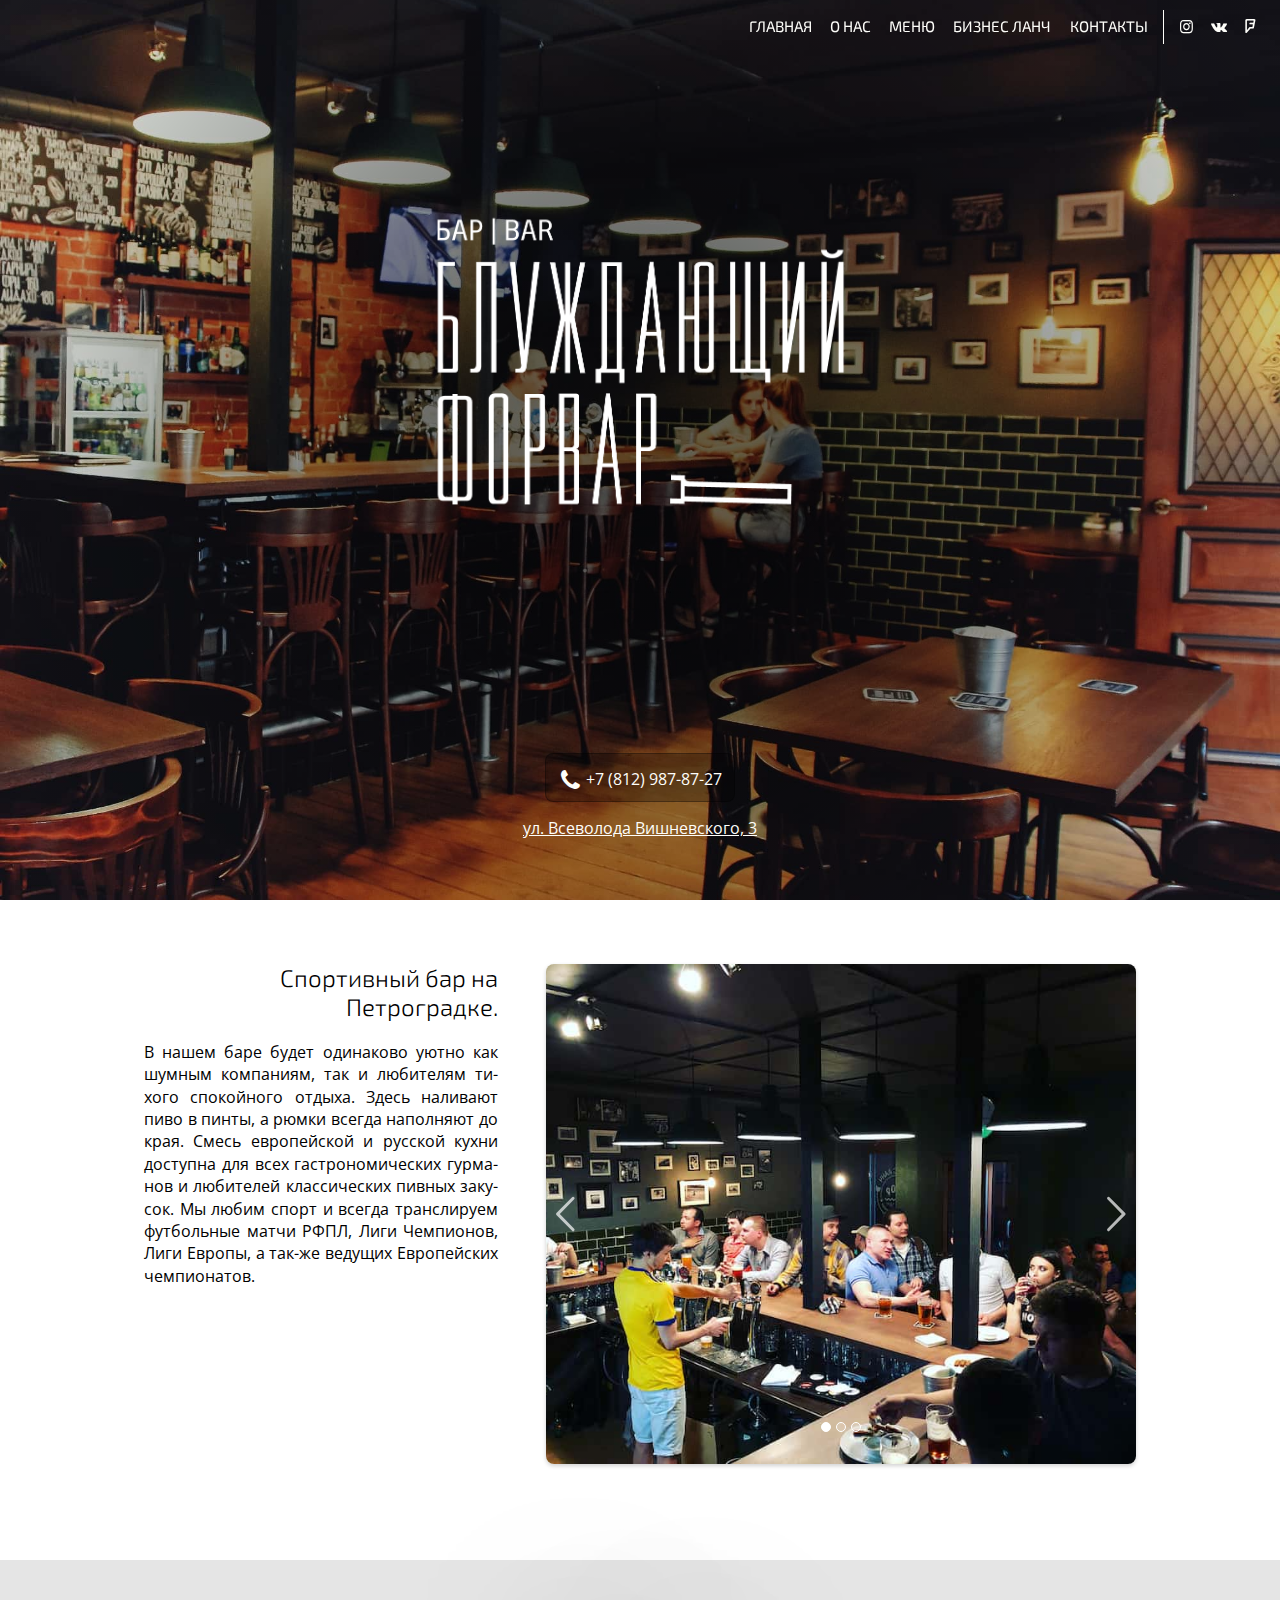
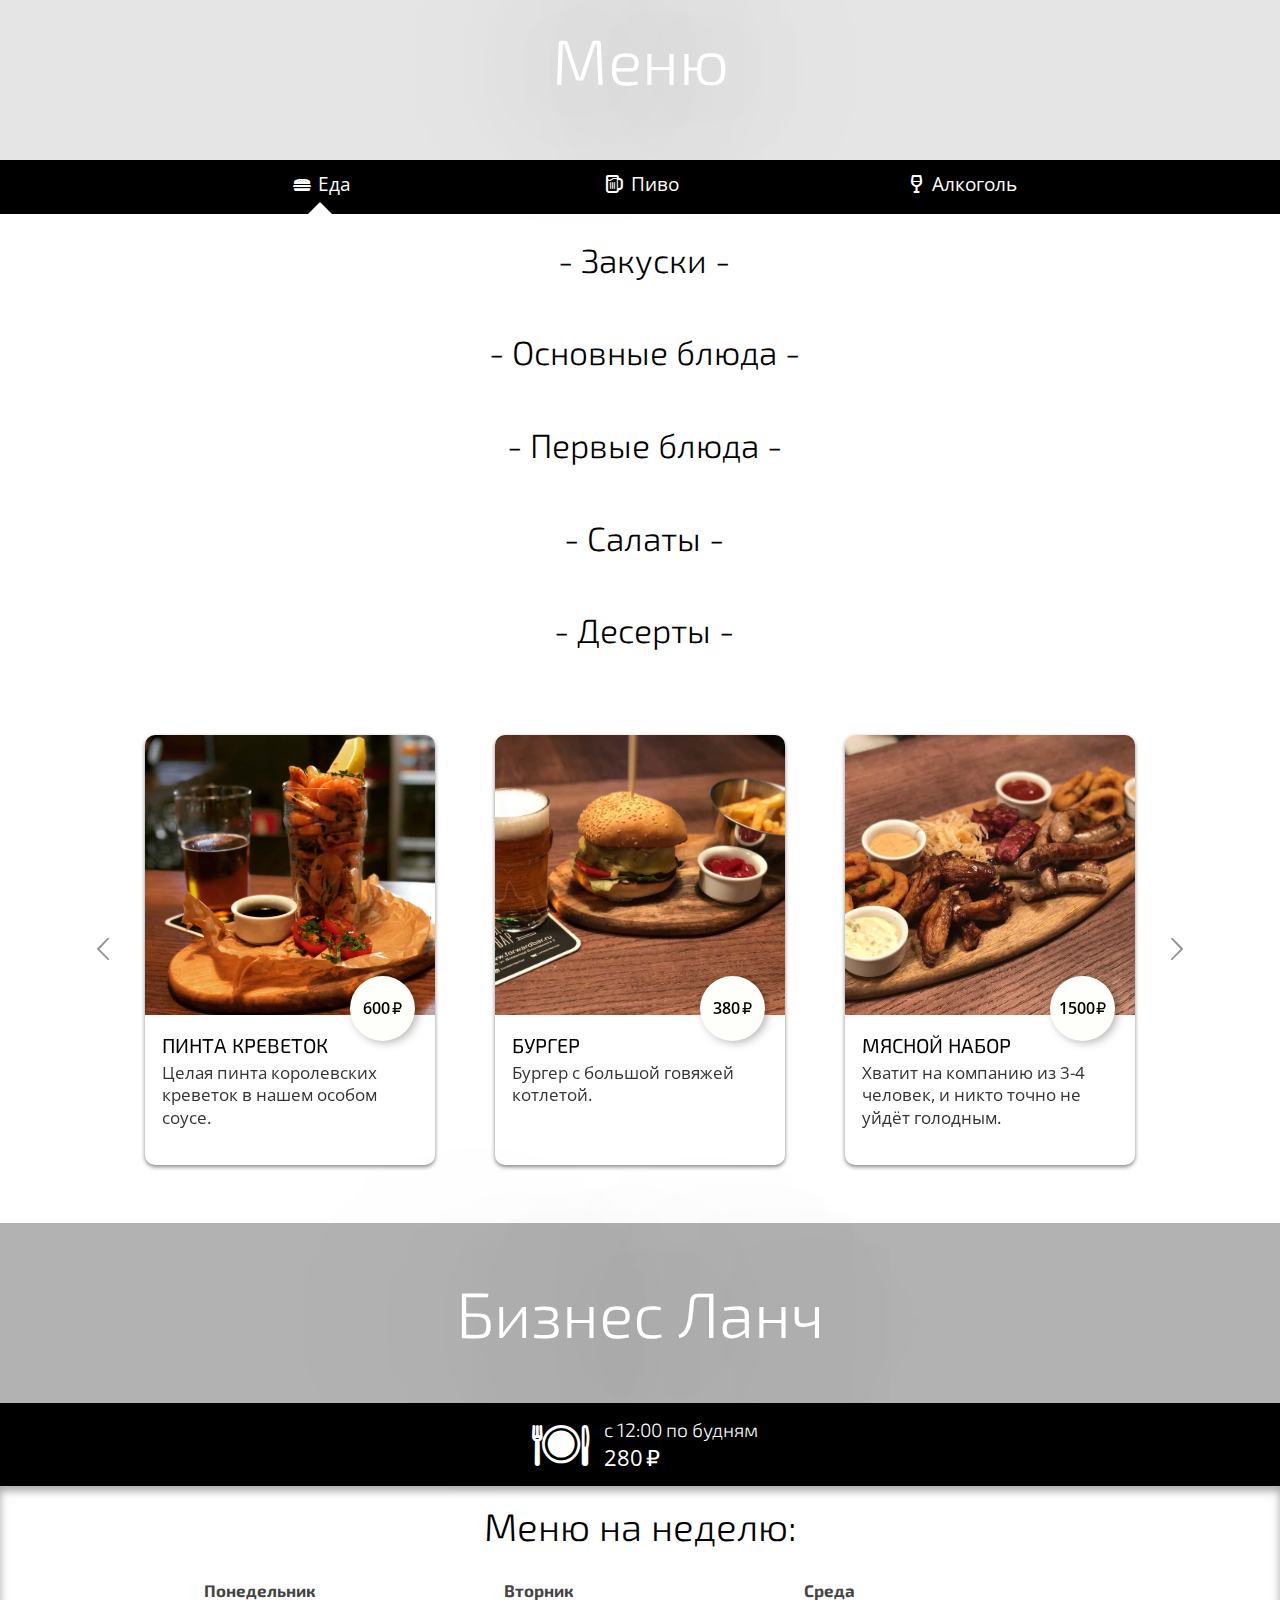
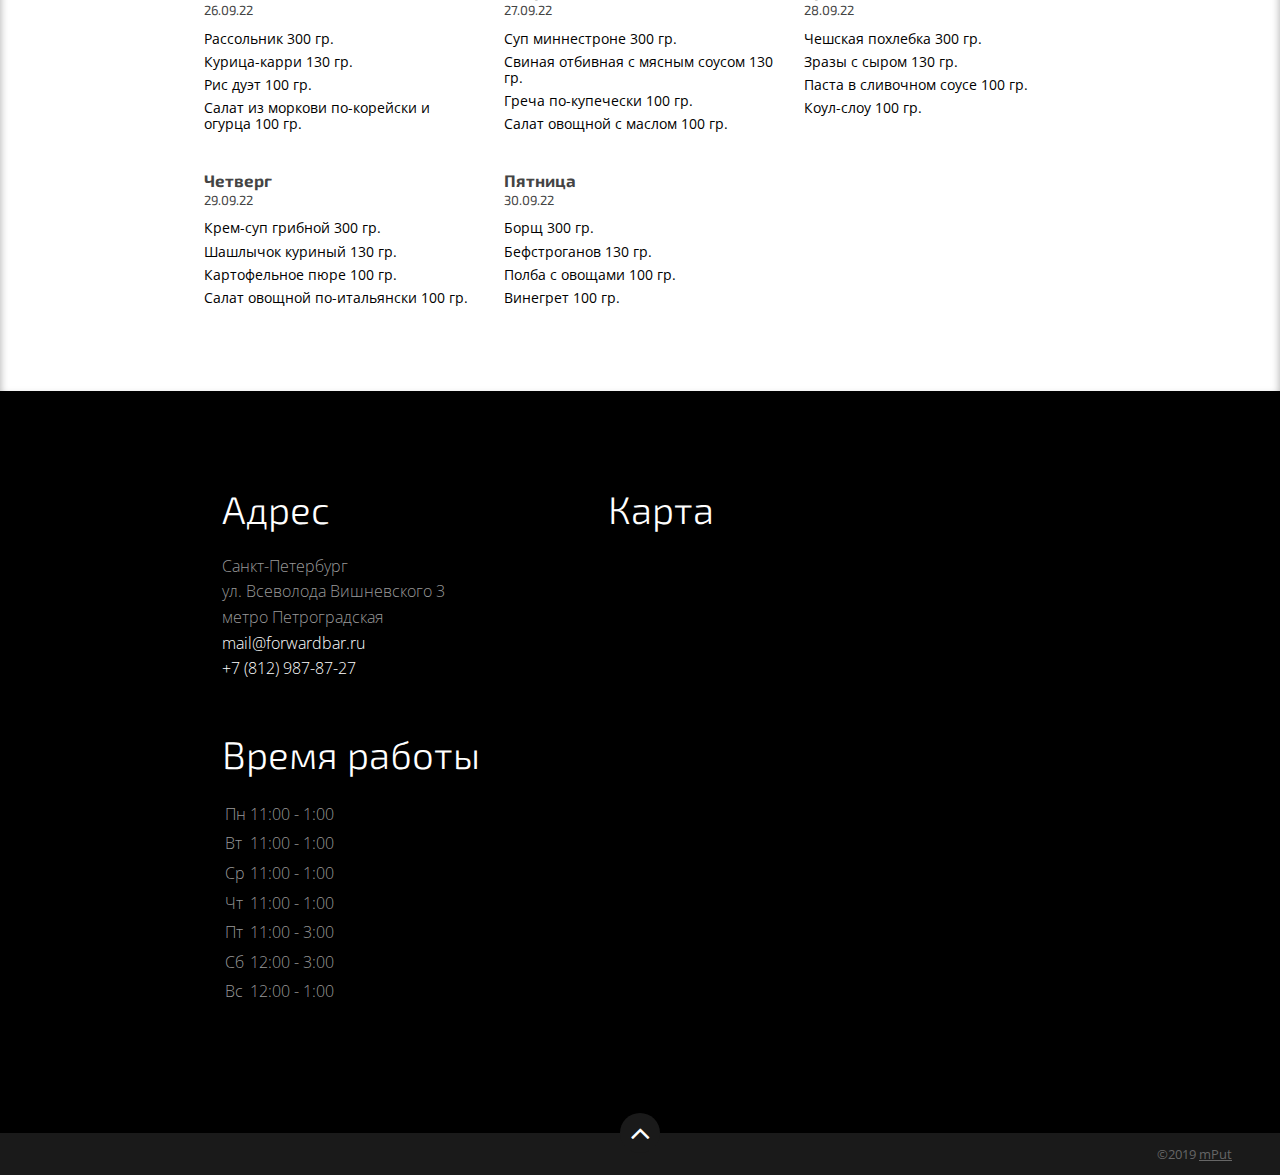
==== commit 5ca0fe77: "Deploy forwardbar.ru to github.com/forwardbar/forwardbar.github.io.git:master" ====
--- a/index.html
+++ b/index.html
@@ -1049,61 +1049,61 @@
                     <div class="lunch-menu__day">
                       <div class="lunch-menu__title">
                         <h3>понедельник</h3>
-                        <p>19.09.22</p>
+                        <p>26.09.22</p>
                       </div>
                       <ul class="lunch-menu__items">
-                        <li class="lunch-menu__item">Щи из кислой капусты 300 гр.</li>
-                        <li class="lunch-menu__item">Нагетсы 130 гр.</li>
-                        <li class="lunch-menu__item">Отварной картофель 100 гр.</li>
-                        <li class="lunch-menu__item">Салат &quot;Русский Цезарь&quot; 100 гр.</li>
+                        <li class="lunch-menu__item">Рассольник 300 гр.</li>
+                        <li class="lunch-menu__item">Курица-карри 130 гр.</li>
+                        <li class="lunch-menu__item">Рис дуэт 100 гр.</li>
+                        <li class="lunch-menu__item">Салат из моркови по-корейски и огурца 100 гр.</li>
                       </ul>
                     </div>
                     <div class="lunch-menu__day">
                       <div class="lunch-menu__title">
                         <h3>вторник</h3>
-                        <p>20.09.22</p>
+                        <p>27.09.22</p>
                       </div>
                       <ul class="lunch-menu__items">
-                        <li class="lunch-menu__item">Куриный бульон с лапшой и яйцом 300 гр.</li>
-                        <li class="lunch-menu__item">Азу из свинины 130 гр.</li>
-                        <li class="lunch-menu__item">Фузилли 100 гр.</li>
-                        <li class="lunch-menu__item">Летний салат с редисом 100 гр.</li>
+                        <li class="lunch-menu__item">Суп миннестроне 300 гр.</li>
+                        <li class="lunch-menu__item">Свиная отбивная с мясным соусом 130 гр.</li>
+                        <li class="lunch-menu__item">Греча по-купечески 100 гр.</li>
+                        <li class="lunch-menu__item">Салат овощной с маслом 100 гр.</li>
                       </ul>
                     </div>
                     <div class="lunch-menu__day">
                       <div class="lunch-menu__title">
                         <h3>среда</h3>
-                        <p>21.09.22</p>
+                        <p>28.09.22</p>
                       </div>
                       <ul class="lunch-menu__items">
-                        <li class="lunch-menu__item">Паприкаш 300 гр.</li>
-                        <li class="lunch-menu__item">Треска по-польски 130 гр.</li>
-                        <li class="lunch-menu__item">Картофельное пюре 100 гр.</li>
-                        <li class="lunch-menu__item">Овощной салат со сметаной 100 гр.</li>
+                        <li class="lunch-menu__item">Чешская похлебка 300 гр.</li>
+                        <li class="lunch-menu__item">Зразы с сыром 130 гр.</li>
+                        <li class="lunch-menu__item">Паста в сливочном соусе 100 гр.</li>
+                        <li class="lunch-menu__item">Коул-слоу 100 гр.</li>
                       </ul>
                     </div>
                     <div class="lunch-menu__day">
                       <div class="lunch-menu__title">
                         <h3>четверг</h3>
-                        <p>22.09.22</p>
+                        <p>29.09.22</p>
                       </div>
                       <ul class="lunch-menu__items">
-                        <li class="lunch-menu__item">Фасолевый суп 300 гр.</li>
-                        <li class="lunch-menu__item">Курица терияки 130 гр.</li>
-                        <li class="lunch-menu__item">Рис по-тайски 100 гр.</li>
-                        <li class="lunch-menu__item">Салат из китайской капусты и свежих огурцов 100 гр.</li>
+                        <li class="lunch-menu__item">Крем-суп грибной 300 гр.</li>
+                        <li class="lunch-menu__item">Шашлычок куриный 130 гр.</li>
+                        <li class="lunch-menu__item">Картофельное пюре 100 гр.</li>
+                        <li class="lunch-menu__item">Салат овощной по-итальянски 100 гр.</li>
                       </ul>
                     </div>
                     <div class="lunch-menu__day">
                       <div class="lunch-menu__title">
                         <h3>пятница</h3>
-                        <p>23.09.22</p>
+                        <p>30.09.22</p>
                       </div>
                       <ul class="lunch-menu__items">
                         <li class="lunch-menu__item">Борщ 300 гр.</li>
-                        <li class="lunch-menu__item">Гуляш из говядины 130 гр.</li>
-                        <li class="lunch-menu__item">Греча по-купечески 100 гр.</li>
-                        <li class="lunch-menu__item">Оливье 100 гр.</li>
+                        <li class="lunch-menu__item">Бефстроганов 130 гр.</li>
+                        <li class="lunch-menu__item">Полба с овощами 100 гр.</li>
+                        <li class="lunch-menu__item">Винегрет 100 гр.</li>
                       </ul>
                     </div>
         </div>
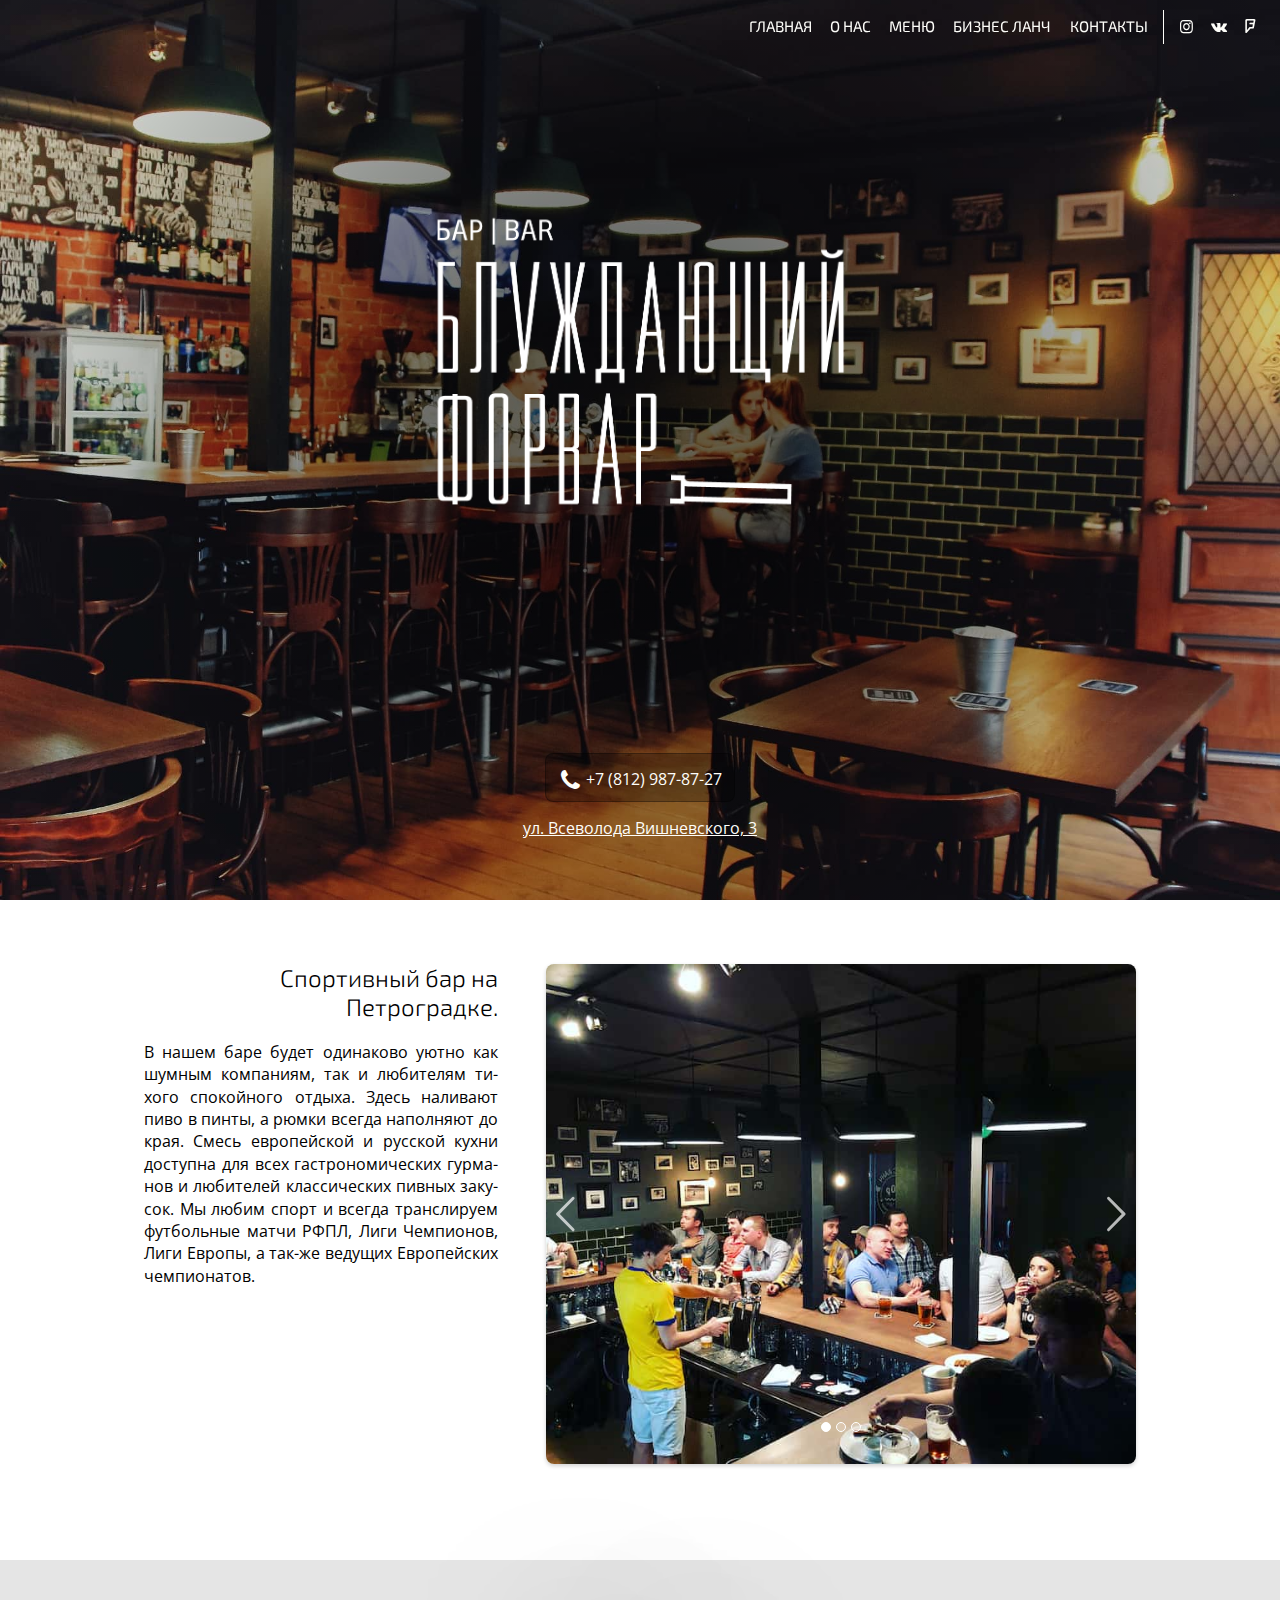
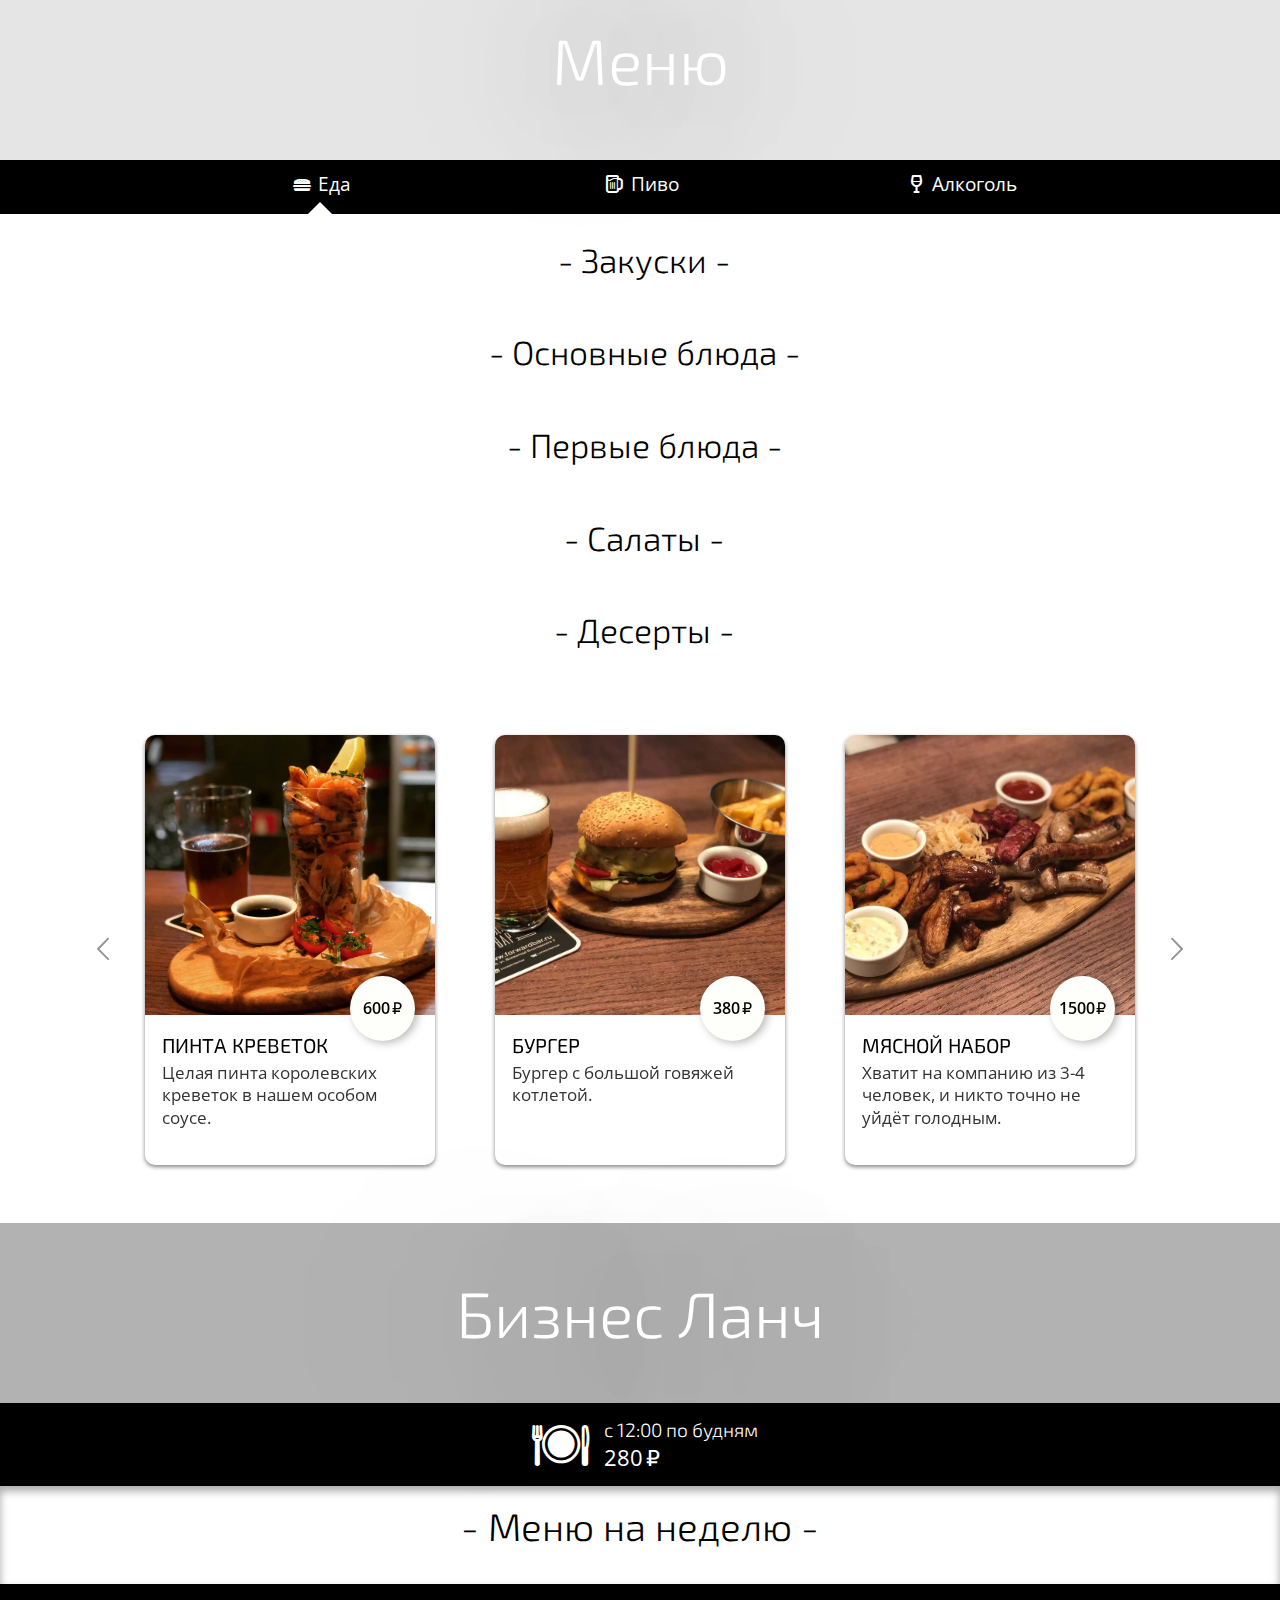
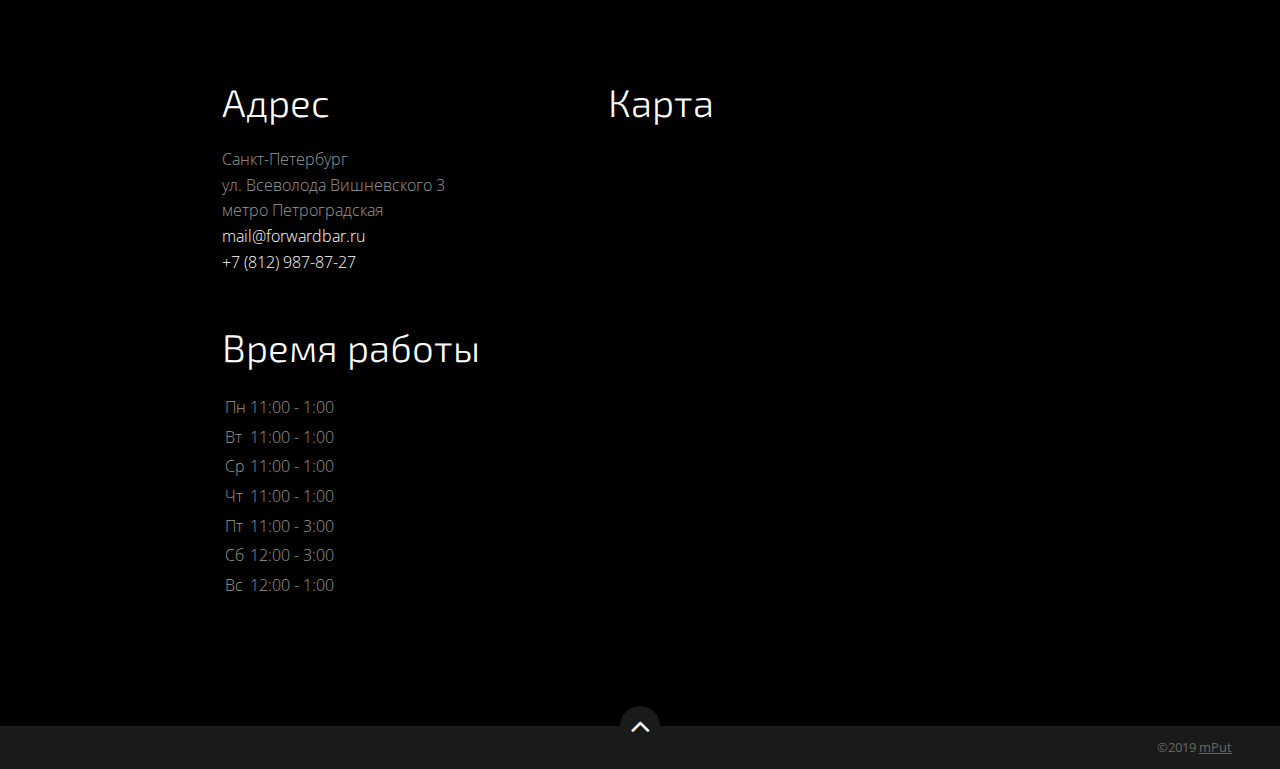
==== commit 71a14a1c: "Deploy forwardbar.ru to github.com/forwardbar/forwardbar.github.io.git:master" ====
--- a/index.html
+++ b/index.html
@@ -1043,70 +1043,7 @@
           <div class="page-lunch__price">280</div>
         </div>
       </div>
-      <div class="lunch-menu">
-        <div class="lunch-menu__header">Меню на неделю:</div>
-        <div class="lunch-menu__week">
-                    <div class="lunch-menu__day">
-                      <div class="lunch-menu__title">
-                        <h3>понедельник</h3>
-                        <p>26.09.22</p>
-                      </div>
-                      <ul class="lunch-menu__items">
-                        <li class="lunch-menu__item">Рассольник 300 гр.</li>
-                        <li class="lunch-menu__item">Курица-карри 130 гр.</li>
-                        <li class="lunch-menu__item">Рис дуэт 100 гр.</li>
-                        <li class="lunch-menu__item">Салат из моркови по-корейски и огурца 100 гр.</li>
-                      </ul>
-                    </div>
-                    <div class="lunch-menu__day">
-                      <div class="lunch-menu__title">
-                        <h3>вторник</h3>
-                        <p>27.09.22</p>
-                      </div>
-                      <ul class="lunch-menu__items">
-                        <li class="lunch-menu__item">Суп миннестроне 300 гр.</li>
-                        <li class="lunch-menu__item">Свиная отбивная с мясным соусом 130 гр.</li>
-                        <li class="lunch-menu__item">Греча по-купечески 100 гр.</li>
-                        <li class="lunch-menu__item">Салат овощной с маслом 100 гр.</li>
-                      </ul>
-                    </div>
-                    <div class="lunch-menu__day">
-                      <div class="lunch-menu__title">
-                        <h3>среда</h3>
-                        <p>28.09.22</p>
-                      </div>
-                      <ul class="lunch-menu__items">
-                        <li class="lunch-menu__item">Чешская похлебка 300 гр.</li>
-                        <li class="lunch-menu__item">Зразы с сыром 130 гр.</li>
-                        <li class="lunch-menu__item">Паста в сливочном соусе 100 гр.</li>
-                        <li class="lunch-menu__item">Коул-слоу 100 гр.</li>
-                      </ul>
-                    </div>
-                    <div class="lunch-menu__day">
-                      <div class="lunch-menu__title">
-                        <h3>четверг</h3>
-                        <p>29.09.22</p>
-                      </div>
-                      <ul class="lunch-menu__items">
-                        <li class="lunch-menu__item">Крем-суп грибной 300 гр.</li>
-                        <li class="lunch-menu__item">Шашлычок куриный 130 гр.</li>
-                        <li class="lunch-menu__item">Картофельное пюре 100 гр.</li>
-                        <li class="lunch-menu__item">Салат овощной по-итальянски 100 гр.</li>
-                      </ul>
-                    </div>
-                    <div class="lunch-menu__day">
-                      <div class="lunch-menu__title">
-                        <h3>пятница</h3>
-                        <p>30.09.22</p>
-                      </div>
-                      <ul class="lunch-menu__items">
-                        <li class="lunch-menu__item">Борщ 300 гр.</li>
-                        <li class="lunch-menu__item">Бефстроганов 130 гр.</li>
-                        <li class="lunch-menu__item">Полба с овощами 100 гр.</li>
-                        <li class="lunch-menu__item">Винегрет 100 гр.</li>
-                      </ul>
-                    </div>
-        </div>
+      <div class="lunch-menu"><a class="lunch-menu__header lunch-menu__header--link" href="https://vk.com/@lonestrikerbar" target="_blank">- Меню на неделю -</a>
       </div>
     </div>
     <div class="contacts" id="contacts">
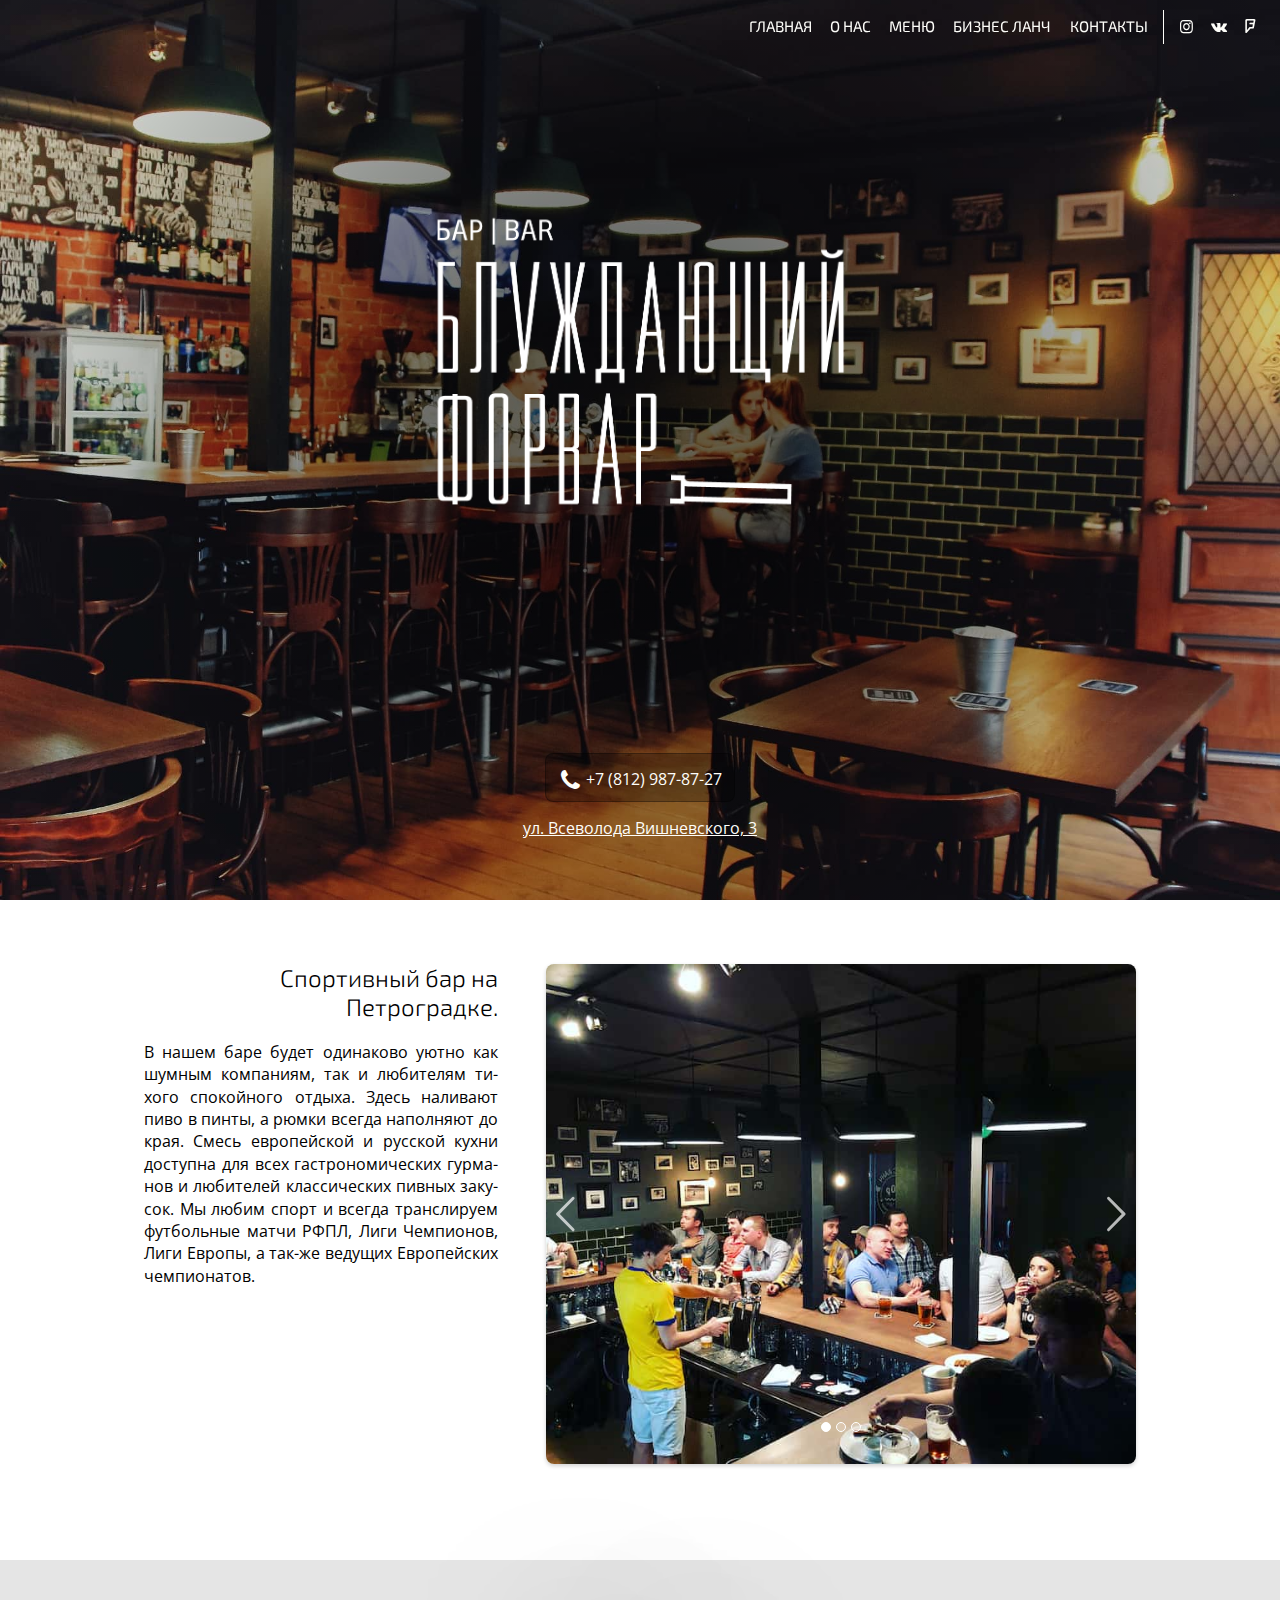
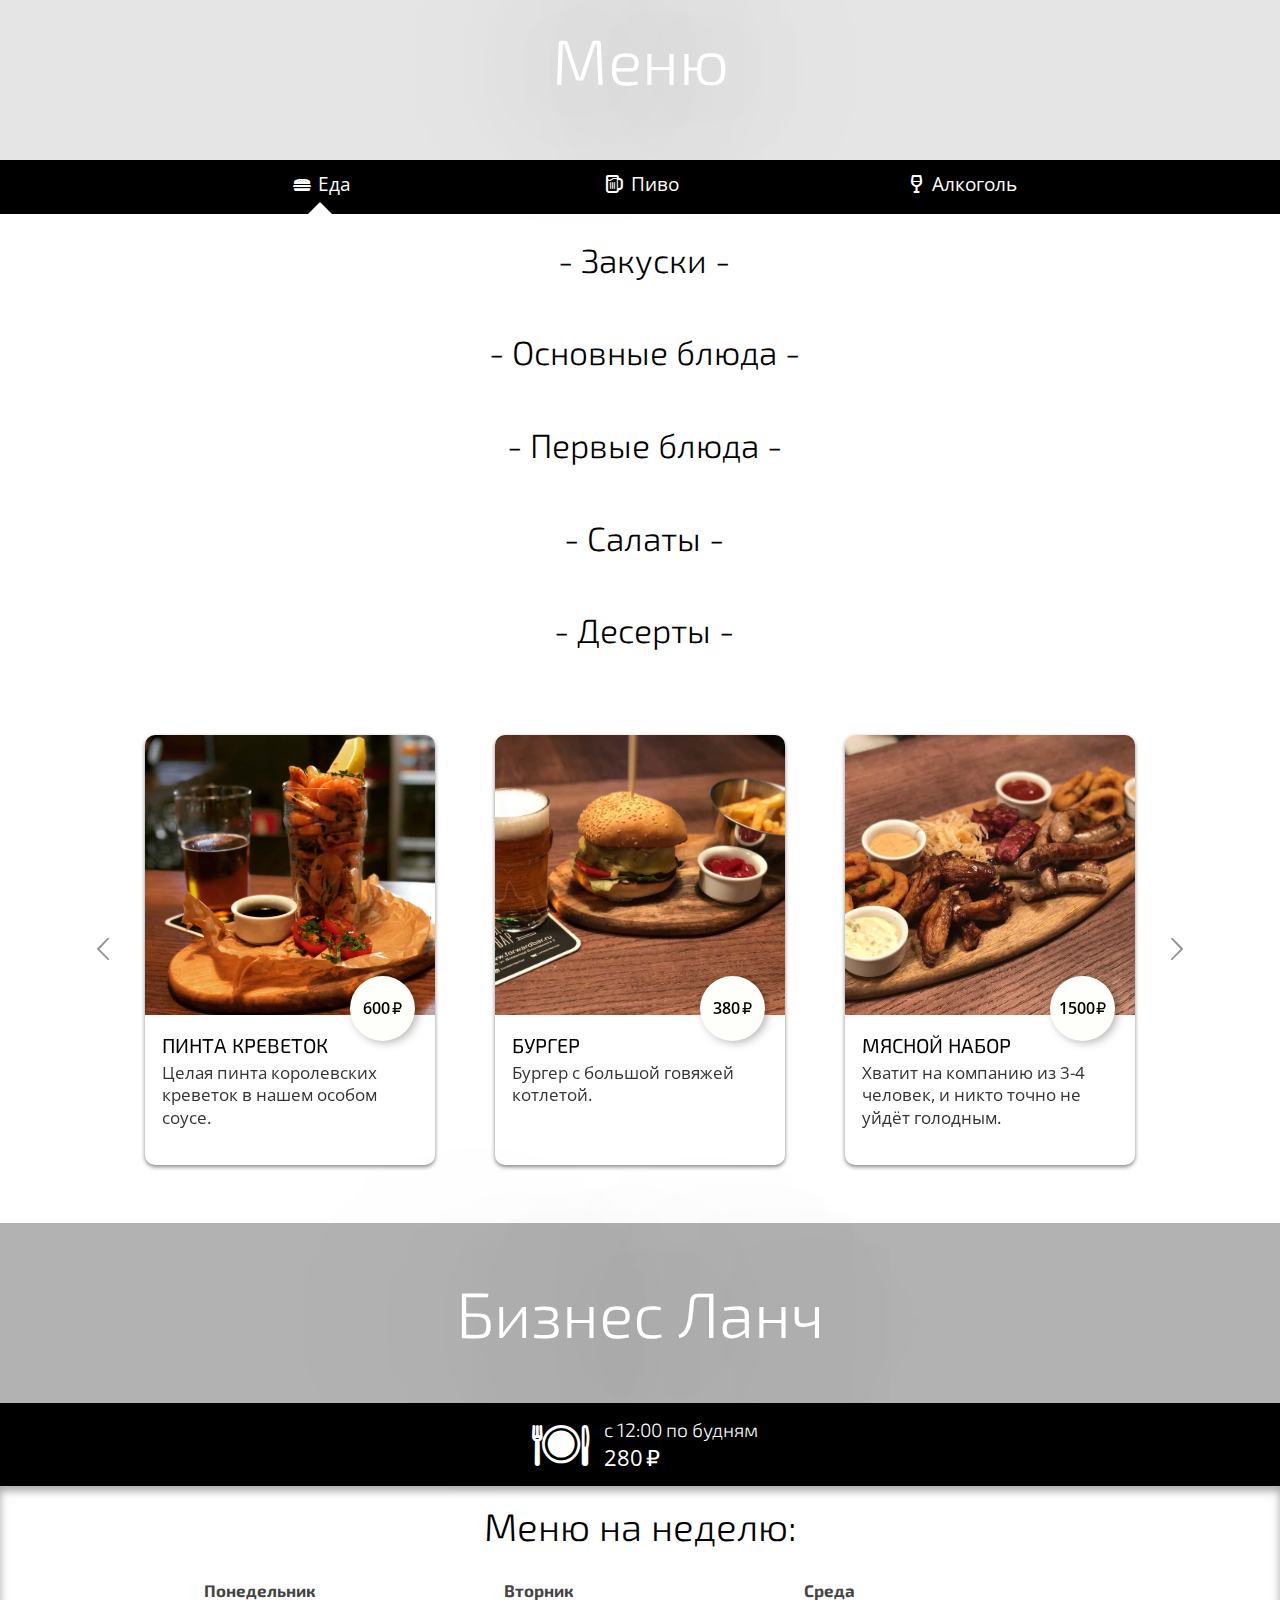
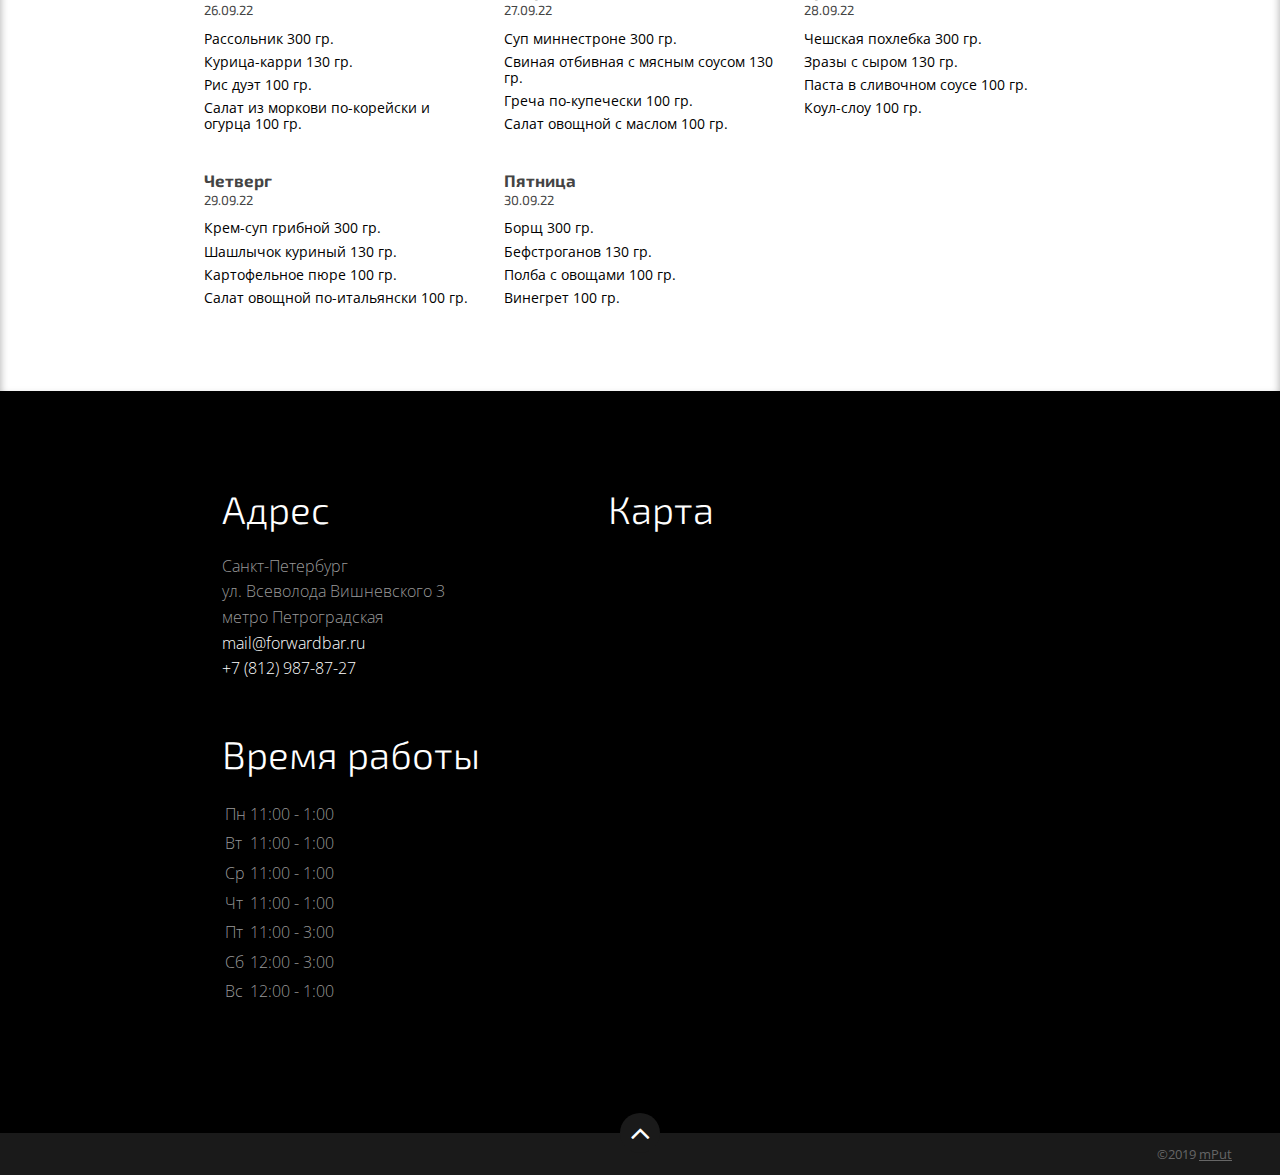
==== commit d8281219: "Deploy forwardbar.ru to github.com/forwardbar/forwardbar.github.io.git:master" ====
--- a/index.html
+++ b/index.html
@@ -1043,7 +1043,70 @@
           <div class="page-lunch__price">280</div>
         </div>
       </div>
-      <div class="lunch-menu"><a class="lunch-menu__header lunch-menu__header--link" href="https://vk.com/@lonestrikerbar" target="_blank">- Меню на неделю -</a>
+      <div class="lunch-menu">
+        <div class="lunch-menu__header">Меню на неделю:</div>
+        <div class="lunch-menu__week">
+                    <div class="lunch-menu__day">
+                      <div class="lunch-menu__title">
+                        <h3>понедельник</h3>
+                        <p>26.09.22</p>
+                      </div>
+                      <ul class="lunch-menu__items">
+                        <li class="lunch-menu__item">Рассольник 300 гр.</li>
+                        <li class="lunch-menu__item">Курица-карри 130 гр.</li>
+                        <li class="lunch-menu__item">Рис дуэт 100 гр.</li>
+                        <li class="lunch-menu__item">Салат из моркови по-корейски и огурца 100 гр.</li>
+                      </ul>
+                    </div>
+                    <div class="lunch-menu__day">
+                      <div class="lunch-menu__title">
+                        <h3>вторник</h3>
+                        <p>27.09.22</p>
+                      </div>
+                      <ul class="lunch-menu__items">
+                        <li class="lunch-menu__item">Суп миннестроне 300 гр.</li>
+                        <li class="lunch-menu__item">Свиная отбивная с мясным соусом 130 гр.</li>
+                        <li class="lunch-menu__item">Греча по-купечески 100 гр.</li>
+                        <li class="lunch-menu__item">Салат овощной с маслом 100 гр.</li>
+                      </ul>
+                    </div>
+                    <div class="lunch-menu__day">
+                      <div class="lunch-menu__title">
+                        <h3>среда</h3>
+                        <p>28.09.22</p>
+                      </div>
+                      <ul class="lunch-menu__items">
+                        <li class="lunch-menu__item">Чешская похлебка 300 гр.</li>
+                        <li class="lunch-menu__item">Зразы с сыром 130 гр.</li>
+                        <li class="lunch-menu__item">Паста в сливочном соусе 100 гр.</li>
+                        <li class="lunch-menu__item">Коул-слоу 100 гр.</li>
+                      </ul>
+                    </div>
+                    <div class="lunch-menu__day">
+                      <div class="lunch-menu__title">
+                        <h3>четверг</h3>
+                        <p>29.09.22</p>
+                      </div>
+                      <ul class="lunch-menu__items">
+                        <li class="lunch-menu__item">Крем-суп грибной 300 гр.</li>
+                        <li class="lunch-menu__item">Шашлычок куриный 130 гр.</li>
+                        <li class="lunch-menu__item">Картофельное пюре 100 гр.</li>
+                        <li class="lunch-menu__item">Салат овощной по-итальянски 100 гр.</li>
+                      </ul>
+                    </div>
+                    <div class="lunch-menu__day">
+                      <div class="lunch-menu__title">
+                        <h3>пятница</h3>
+                        <p>30.09.22</p>
+                      </div>
+                      <ul class="lunch-menu__items">
+                        <li class="lunch-menu__item">Борщ 300 гр.</li>
+                        <li class="lunch-menu__item">Бефстроганов 130 гр.</li>
+                        <li class="lunch-menu__item">Полба с овощами 100 гр.</li>
+                        <li class="lunch-menu__item">Винегрет 100 гр.</li>
+                      </ul>
+                    </div>
+        </div>
       </div>
     </div>
     <div class="contacts" id="contacts">
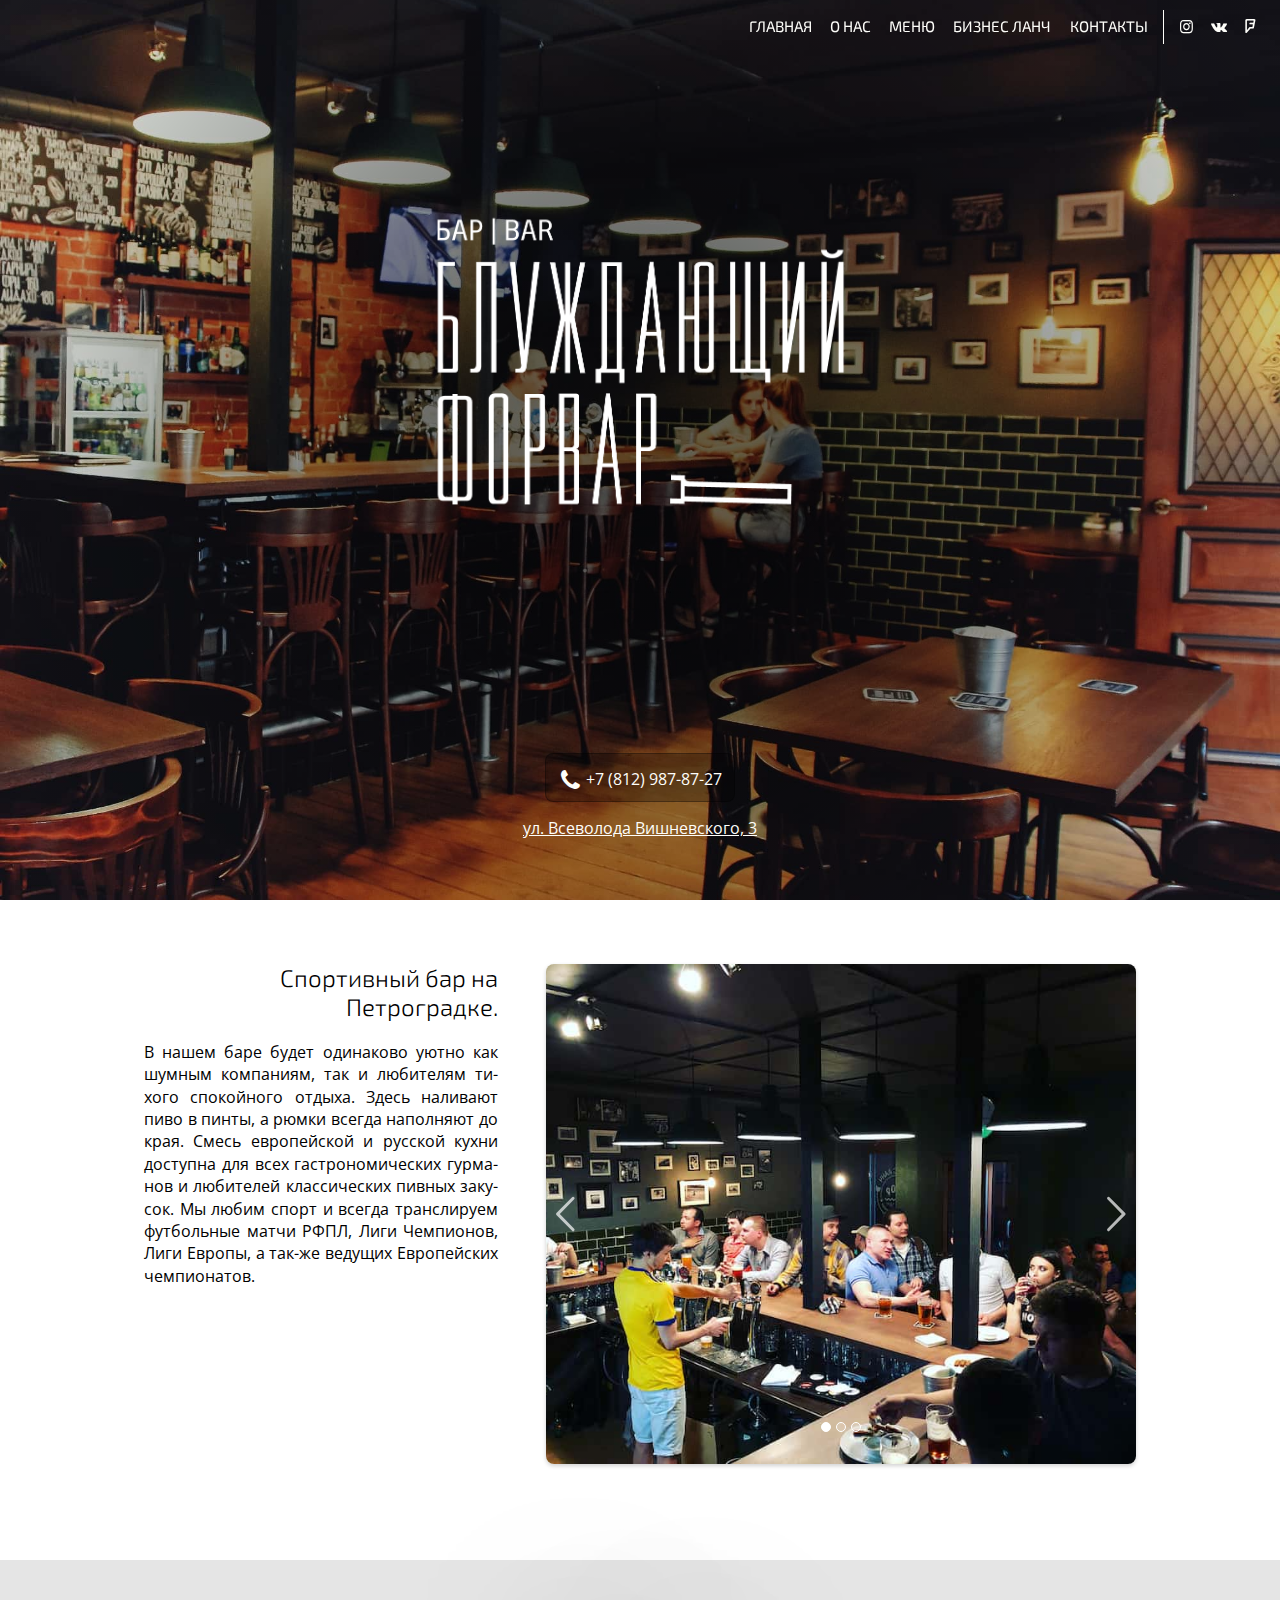
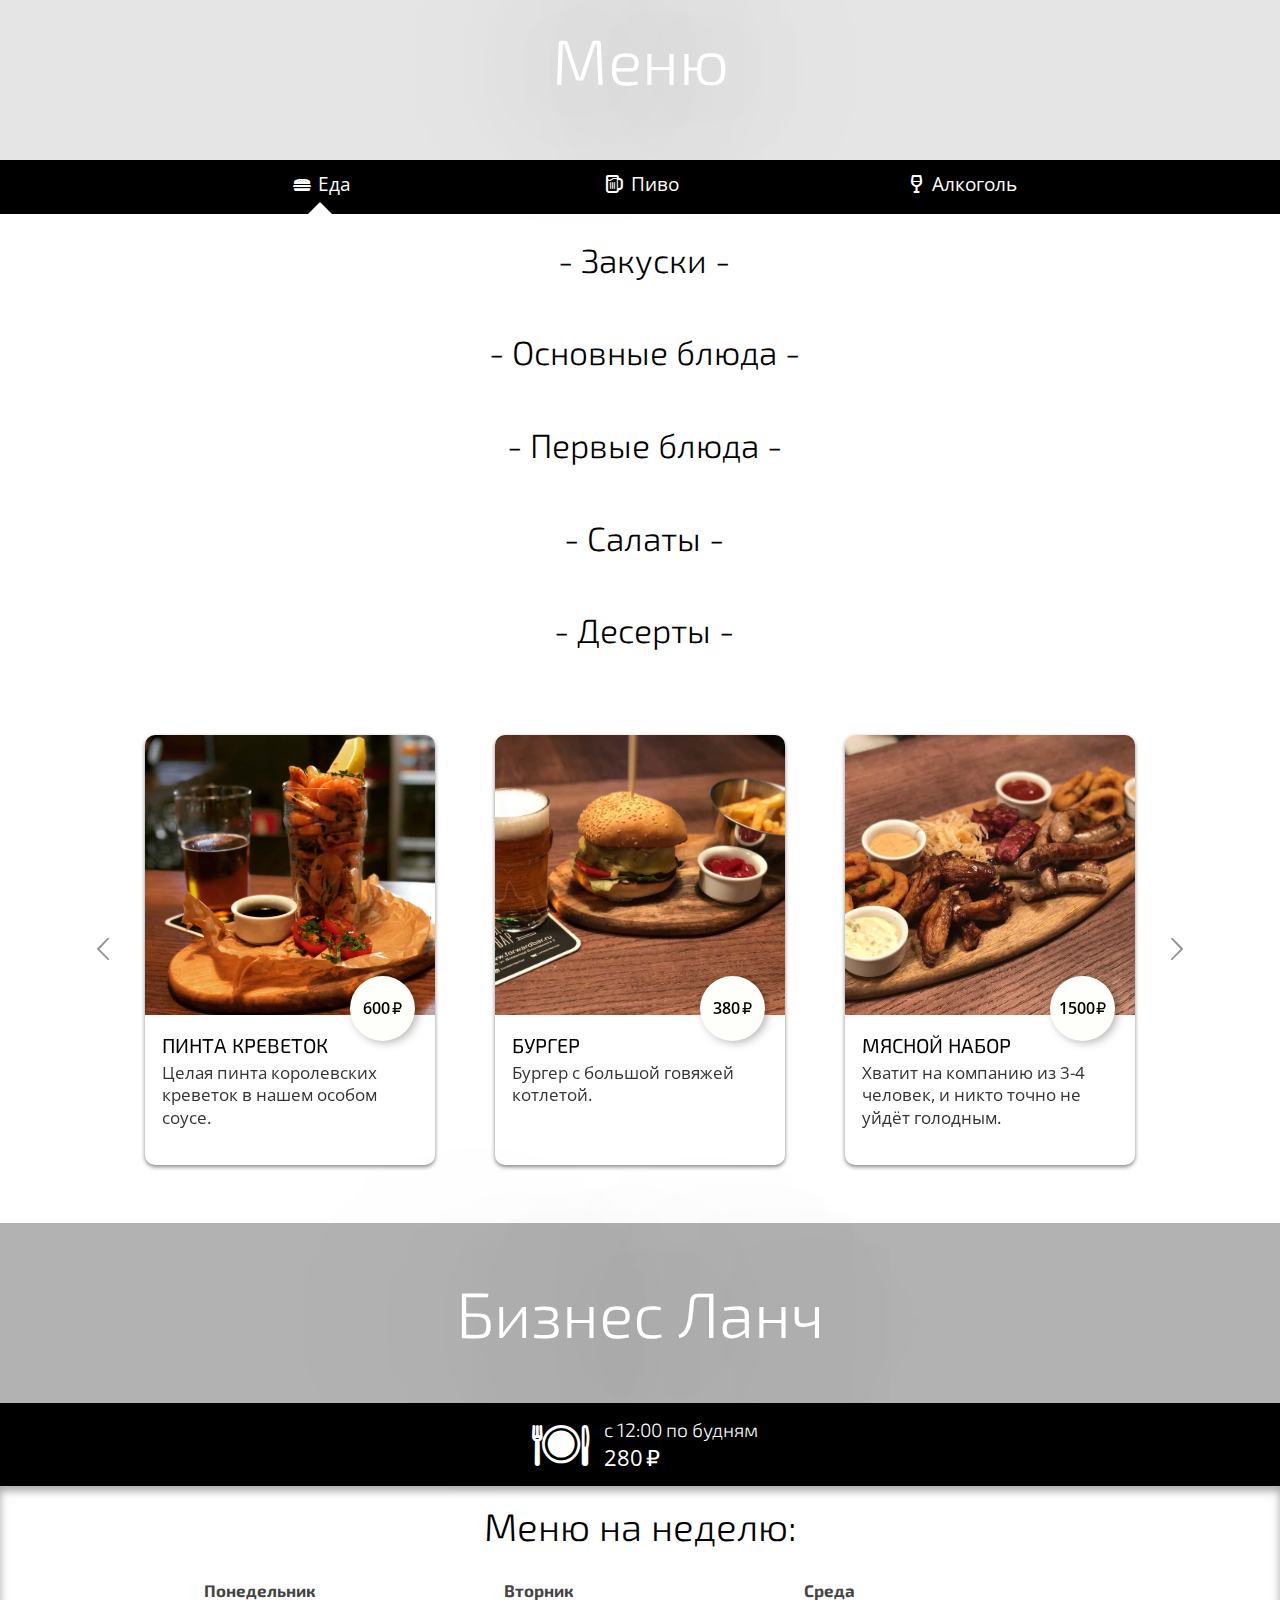
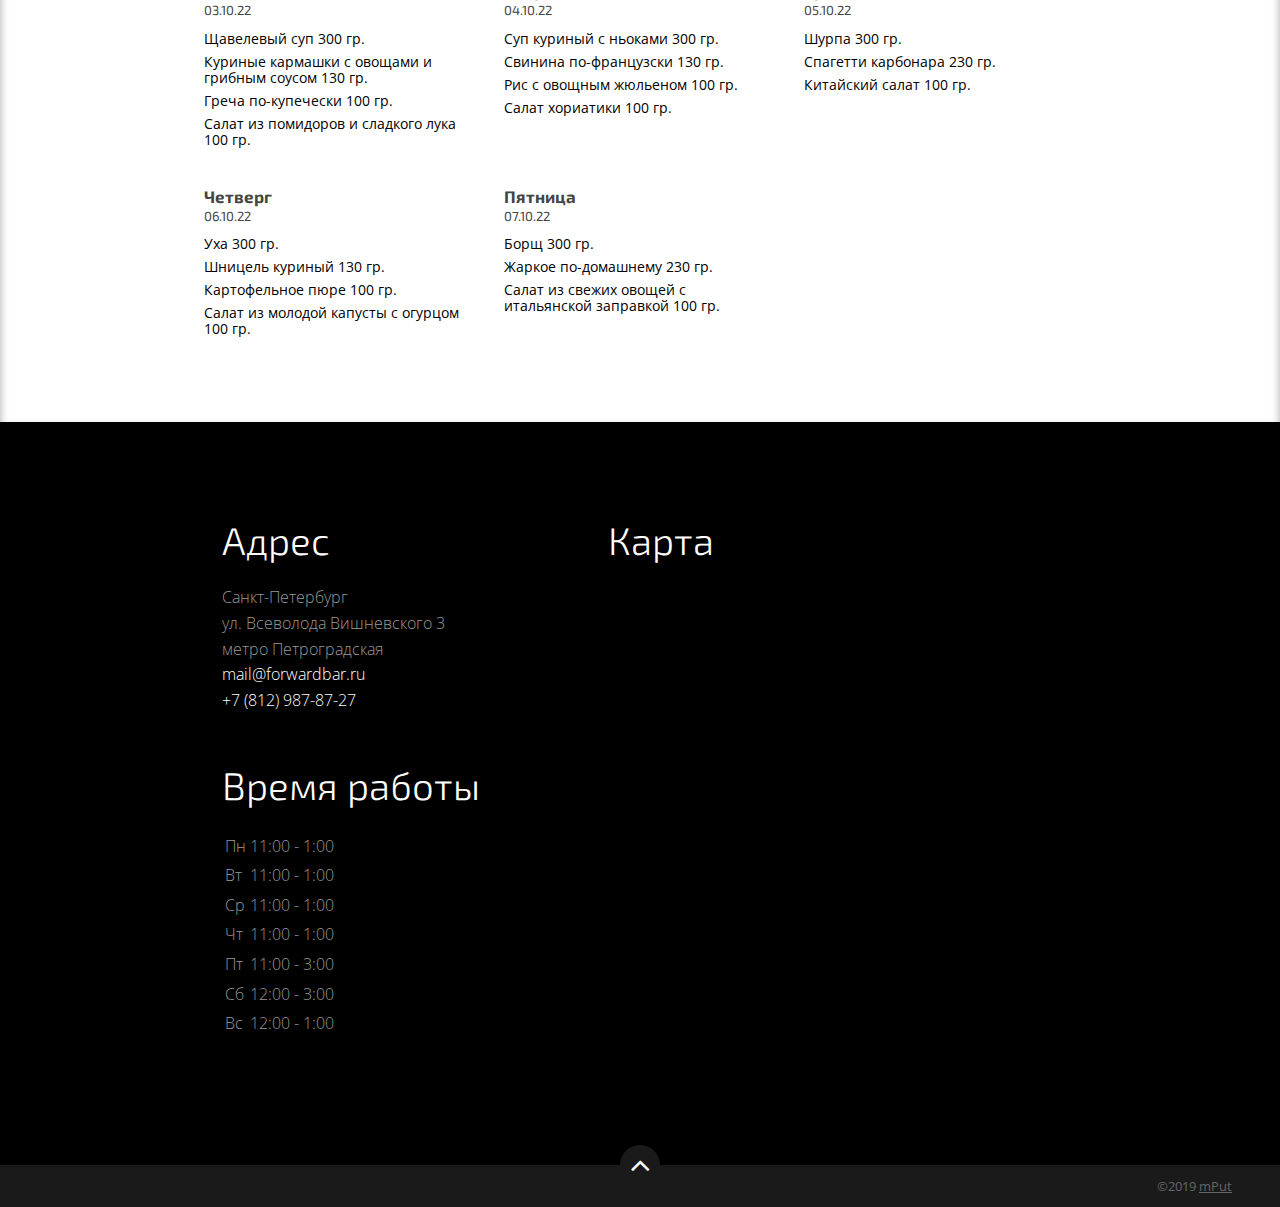
==== commit aaf34c90: "Deploy forwardbar.ru to github.com/forwardbar/forwardbar.github.io.git:master" ====
--- a/index.html
+++ b/index.html
@@ -1049,61 +1049,59 @@
                     <div class="lunch-menu__day">
                       <div class="lunch-menu__title">
                         <h3>понедельник</h3>
-                        <p>26.09.22</p>
+                        <p>03.10.22</p>
                       </div>
                       <ul class="lunch-menu__items">
-                        <li class="lunch-menu__item">Рассольник 300 гр.</li>
-                        <li class="lunch-menu__item">Курица-карри 130 гр.</li>
-                        <li class="lunch-menu__item">Рис дуэт 100 гр.</li>
-                        <li class="lunch-menu__item">Салат из моркови по-корейски и огурца 100 гр.</li>
+                        <li class="lunch-menu__item">Щавелевый суп 300 гр.</li>
+                        <li class="lunch-menu__item">Куриные кармашки с овощами и грибным соусом 130 гр.</li>
+                        <li class="lunch-menu__item">Греча по-купечески 100 гр.</li>
+                        <li class="lunch-menu__item">Салат из помидоров и сладкого лука 100 гр.</li>
                       </ul>
                     </div>
                     <div class="lunch-menu__day">
                       <div class="lunch-menu__title">
                         <h3>вторник</h3>
-                        <p>27.09.22</p>
+                        <p>04.10.22</p>
                       </div>
                       <ul class="lunch-menu__items">
-                        <li class="lunch-menu__item">Суп миннестроне 300 гр.</li>
-                        <li class="lunch-menu__item">Свиная отбивная с мясным соусом 130 гр.</li>
-                        <li class="lunch-menu__item">Греча по-купечески 100 гр.</li>
-                        <li class="lunch-menu__item">Салат овощной с маслом 100 гр.</li>
+                        <li class="lunch-menu__item">Суп куриный с ньоками 300 гр.</li>
+                        <li class="lunch-menu__item">Свинина по-французски 130 гр.</li>
+                        <li class="lunch-menu__item">Рис с овощным жюльеном 100 гр.</li>
+                        <li class="lunch-menu__item">Салат хориатики 100 гр.</li>
                       </ul>
                     </div>
                     <div class="lunch-menu__day">
                       <div class="lunch-menu__title">
                         <h3>среда</h3>
-                        <p>28.09.22</p>
+                        <p>05.10.22</p>
                       </div>
                       <ul class="lunch-menu__items">
-                        <li class="lunch-menu__item">Чешская похлебка 300 гр.</li>
-                        <li class="lunch-menu__item">Зразы с сыром 130 гр.</li>
-                        <li class="lunch-menu__item">Паста в сливочном соусе 100 гр.</li>
-                        <li class="lunch-menu__item">Коул-слоу 100 гр.</li>
+                        <li class="lunch-menu__item">Шурпа 300 гр.</li>
+                        <li class="lunch-menu__item">Спагетти карбонара 230 гр.</li>
+                        <li class="lunch-menu__item">Китайский салат 100 гр.</li>
                       </ul>
                     </div>
                     <div class="lunch-menu__day">
                       <div class="lunch-menu__title">
                         <h3>четверг</h3>
-                        <p>29.09.22</p>
+                        <p>06.10.22</p>
                       </div>
                       <ul class="lunch-menu__items">
-                        <li class="lunch-menu__item">Крем-суп грибной 300 гр.</li>
-                        <li class="lunch-menu__item">Шашлычок куриный 130 гр.</li>
+                        <li class="lunch-menu__item">Уха 300 гр.</li>
+                        <li class="lunch-menu__item">Шницель куриный 130 гр.</li>
                         <li class="lunch-menu__item">Картофельное пюре 100 гр.</li>
-                        <li class="lunch-menu__item">Салат овощной по-итальянски 100 гр.</li>
+                        <li class="lunch-menu__item">Салат из молодой капусты с огурцом 100 гр.</li>
                       </ul>
                     </div>
                     <div class="lunch-menu__day">
                       <div class="lunch-menu__title">
                         <h3>пятница</h3>
-                        <p>30.09.22</p>
+                        <p>07.10.22</p>
                       </div>
                       <ul class="lunch-menu__items">
                         <li class="lunch-menu__item">Борщ 300 гр.</li>
-                        <li class="lunch-menu__item">Бефстроганов 130 гр.</li>
-                        <li class="lunch-menu__item">Полба с овощами 100 гр.</li>
-                        <li class="lunch-menu__item">Винегрет 100 гр.</li>
+                        <li class="lunch-menu__item">Жаркое по-домашнему 230 гр.</li>
+                        <li class="lunch-menu__item">Салат из свежих овощей с итальянской заправкой 100 гр.</li>
                       </ul>
                     </div>
         </div>
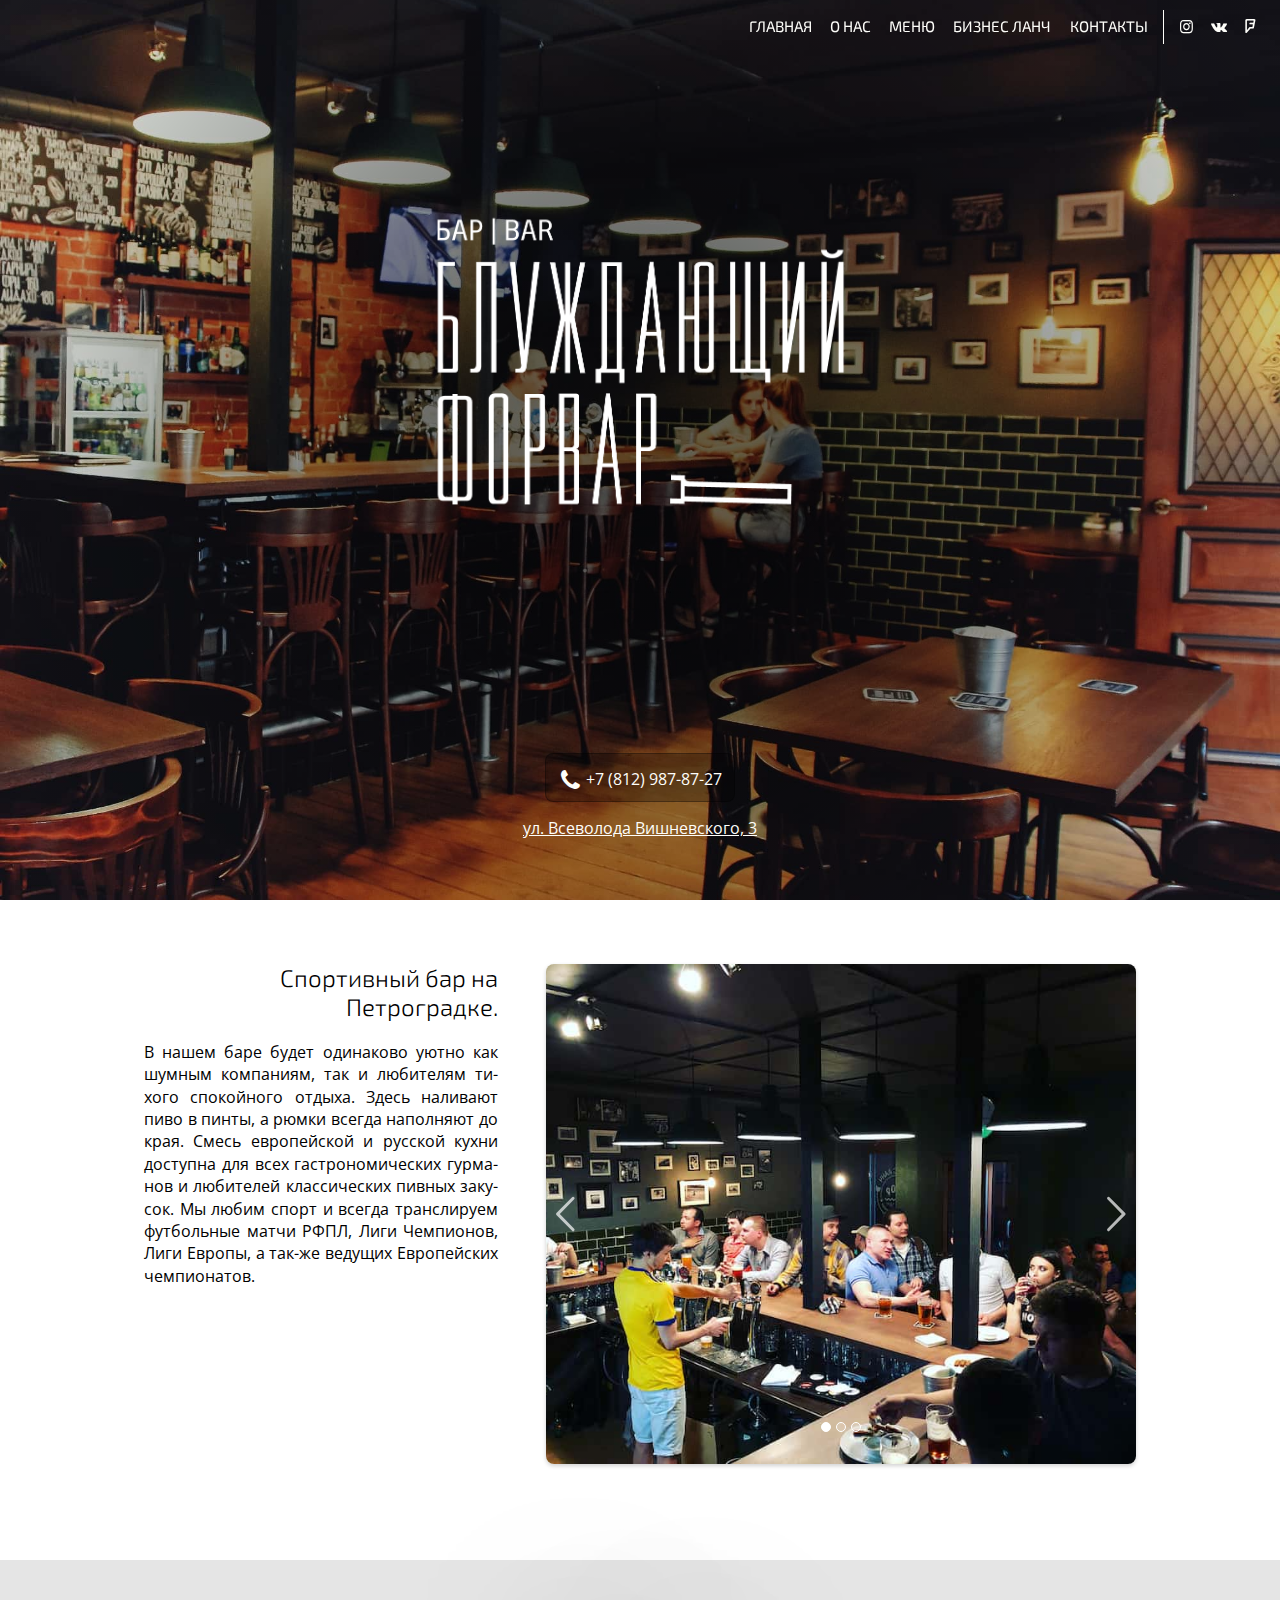
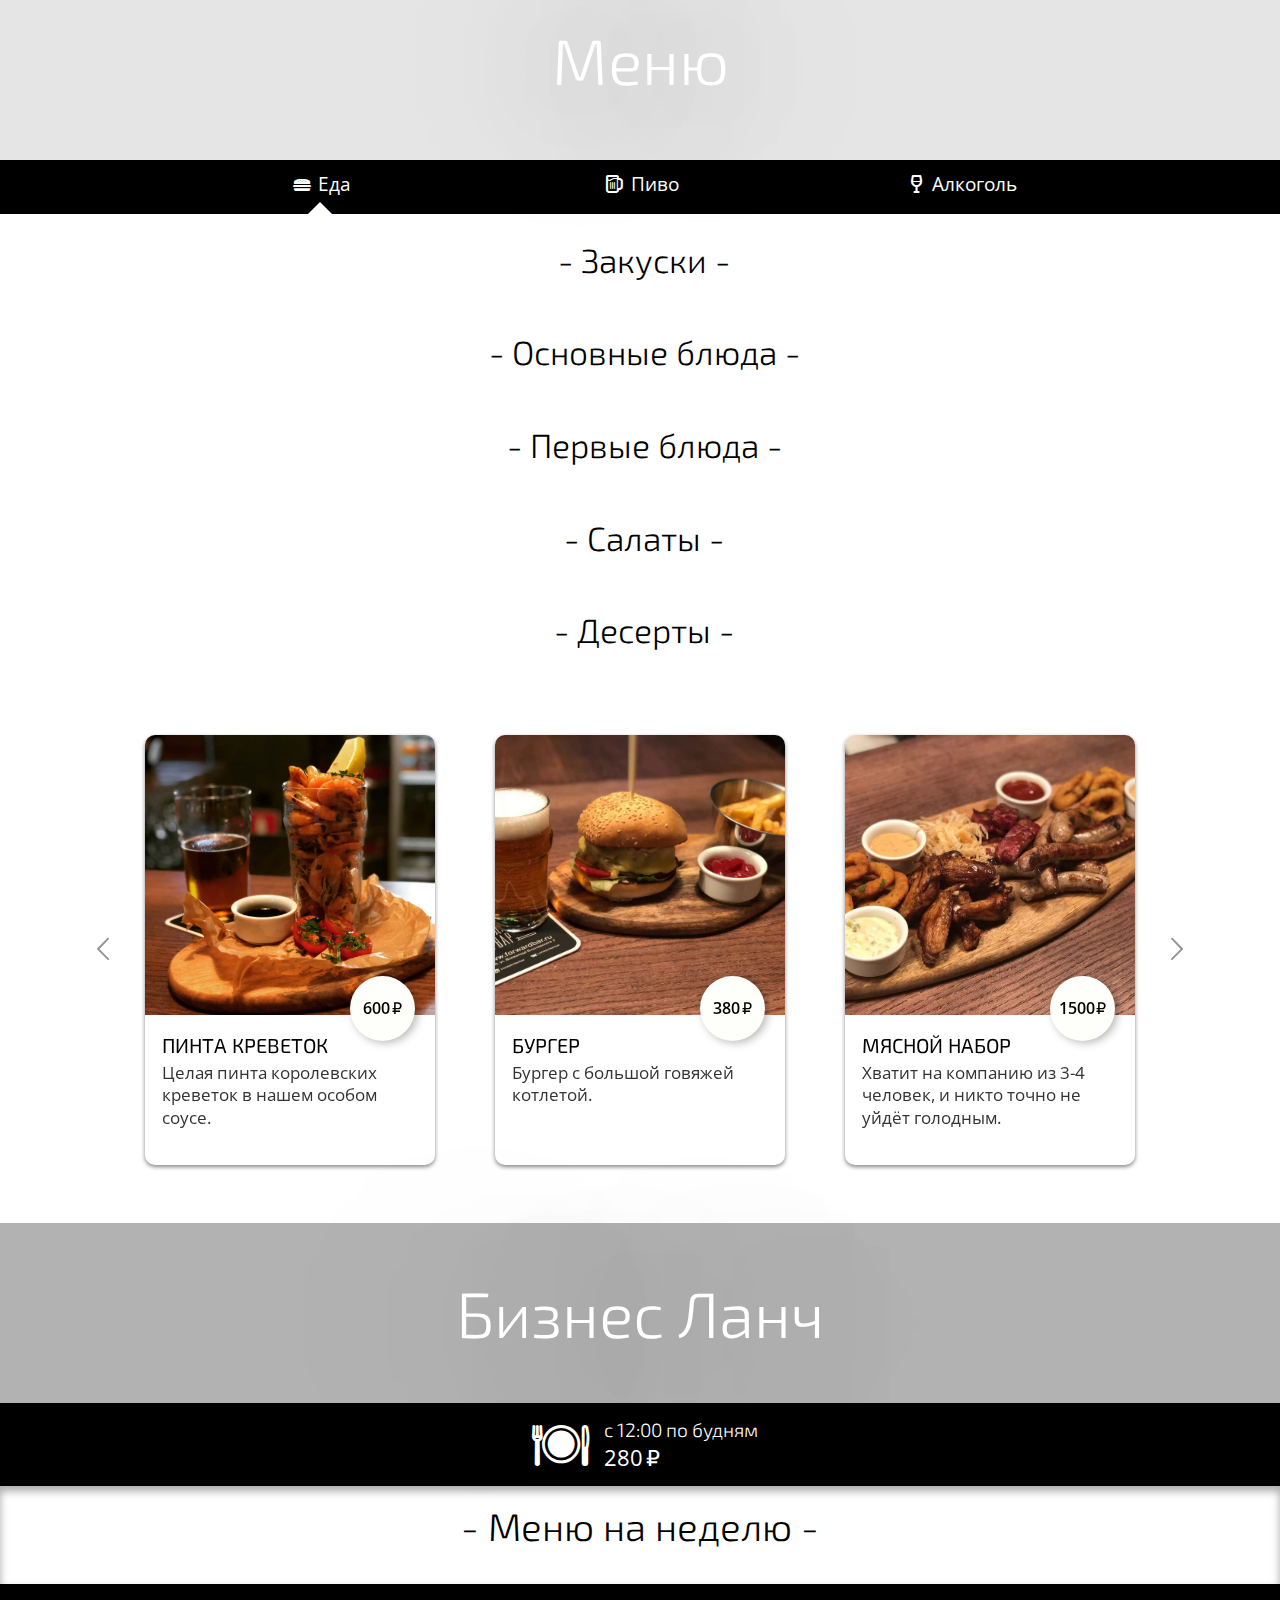
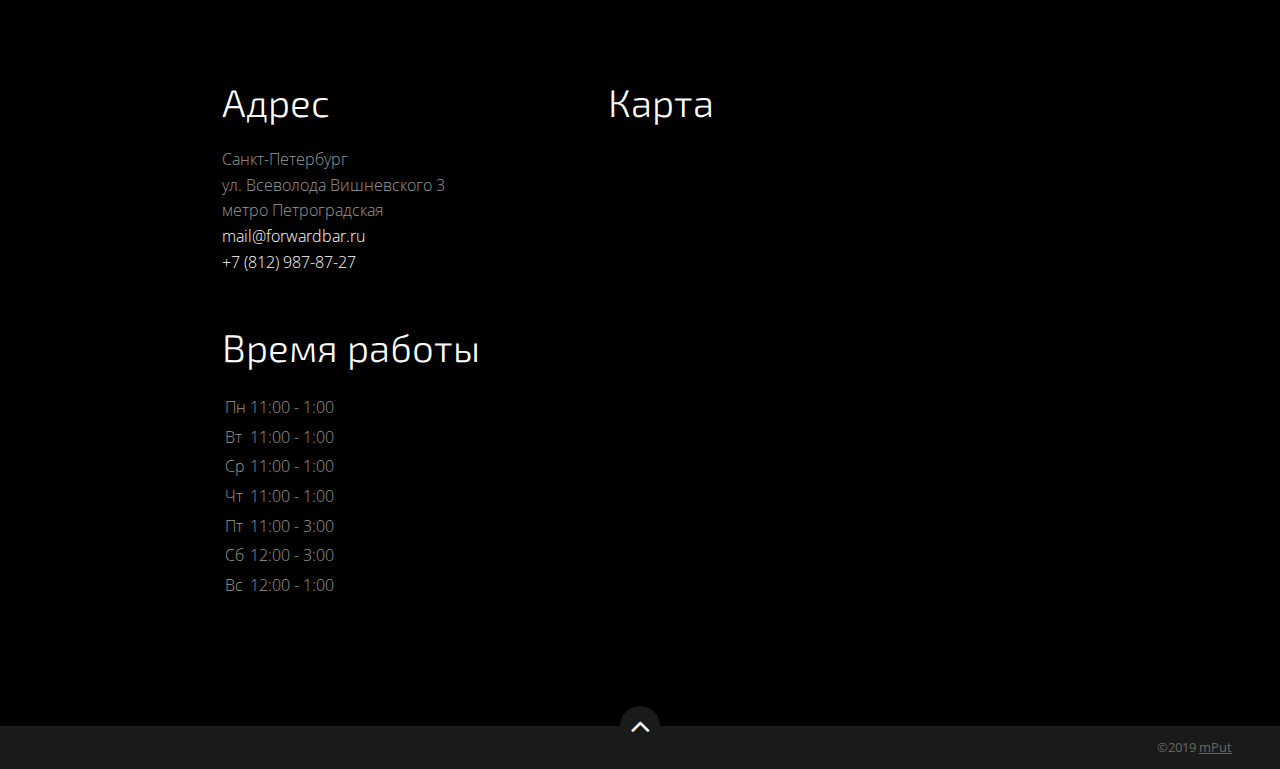
==== commit 22c38c40: "Deploy forwardbar.ru to github.com/forwardbar/forwardbar.github.io.git:master" ====
--- a/index.html
+++ b/index.html
@@ -1043,68 +1043,7 @@
           <div class="page-lunch__price">280</div>
         </div>
       </div>
-      <div class="lunch-menu">
-        <div class="lunch-menu__header">Меню на неделю:</div>
-        <div class="lunch-menu__week">
-                    <div class="lunch-menu__day">
-                      <div class="lunch-menu__title">
-                        <h3>понедельник</h3>
-                        <p>03.10.22</p>
-                      </div>
-                      <ul class="lunch-menu__items">
-                        <li class="lunch-menu__item">Щавелевый суп 300 гр.</li>
-                        <li class="lunch-menu__item">Куриные кармашки с овощами и грибным соусом 130 гр.</li>
-                        <li class="lunch-menu__item">Греча по-купечески 100 гр.</li>
-                        <li class="lunch-menu__item">Салат из помидоров и сладкого лука 100 гр.</li>
-                      </ul>
-                    </div>
-                    <div class="lunch-menu__day">
-                      <div class="lunch-menu__title">
-                        <h3>вторник</h3>
-                        <p>04.10.22</p>
-                      </div>
-                      <ul class="lunch-menu__items">
-                        <li class="lunch-menu__item">Суп куриный с ньоками 300 гр.</li>
-                        <li class="lunch-menu__item">Свинина по-французски 130 гр.</li>
-                        <li class="lunch-menu__item">Рис с овощным жюльеном 100 гр.</li>
-                        <li class="lunch-menu__item">Салат хориатики 100 гр.</li>
-                      </ul>
-                    </div>
-                    <div class="lunch-menu__day">
-                      <div class="lunch-menu__title">
-                        <h3>среда</h3>
-                        <p>05.10.22</p>
-                      </div>
-                      <ul class="lunch-menu__items">
-                        <li class="lunch-menu__item">Шурпа 300 гр.</li>
-                        <li class="lunch-menu__item">Спагетти карбонара 230 гр.</li>
-                        <li class="lunch-menu__item">Китайский салат 100 гр.</li>
-                      </ul>
-                    </div>
-                    <div class="lunch-menu__day">
-                      <div class="lunch-menu__title">
-                        <h3>четверг</h3>
-                        <p>06.10.22</p>
-                      </div>
-                      <ul class="lunch-menu__items">
-                        <li class="lunch-menu__item">Уха 300 гр.</li>
-                        <li class="lunch-menu__item">Шницель куриный 130 гр.</li>
-                        <li class="lunch-menu__item">Картофельное пюре 100 гр.</li>
-                        <li class="lunch-menu__item">Салат из молодой капусты с огурцом 100 гр.</li>
-                      </ul>
-                    </div>
-                    <div class="lunch-menu__day">
-                      <div class="lunch-menu__title">
-                        <h3>пятница</h3>
-                        <p>07.10.22</p>
-                      </div>
-                      <ul class="lunch-menu__items">
-                        <li class="lunch-menu__item">Борщ 300 гр.</li>
-                        <li class="lunch-menu__item">Жаркое по-домашнему 230 гр.</li>
-                        <li class="lunch-menu__item">Салат из свежих овощей с итальянской заправкой 100 гр.</li>
-                      </ul>
-                    </div>
-        </div>
+      <div class="lunch-menu"><a class="lunch-menu__header lunch-menu__header--link" href="https://vk.com/@lonestrikerbar" target="_blank">- Меню на неделю -</a>
       </div>
     </div>
     <div class="contacts" id="contacts">
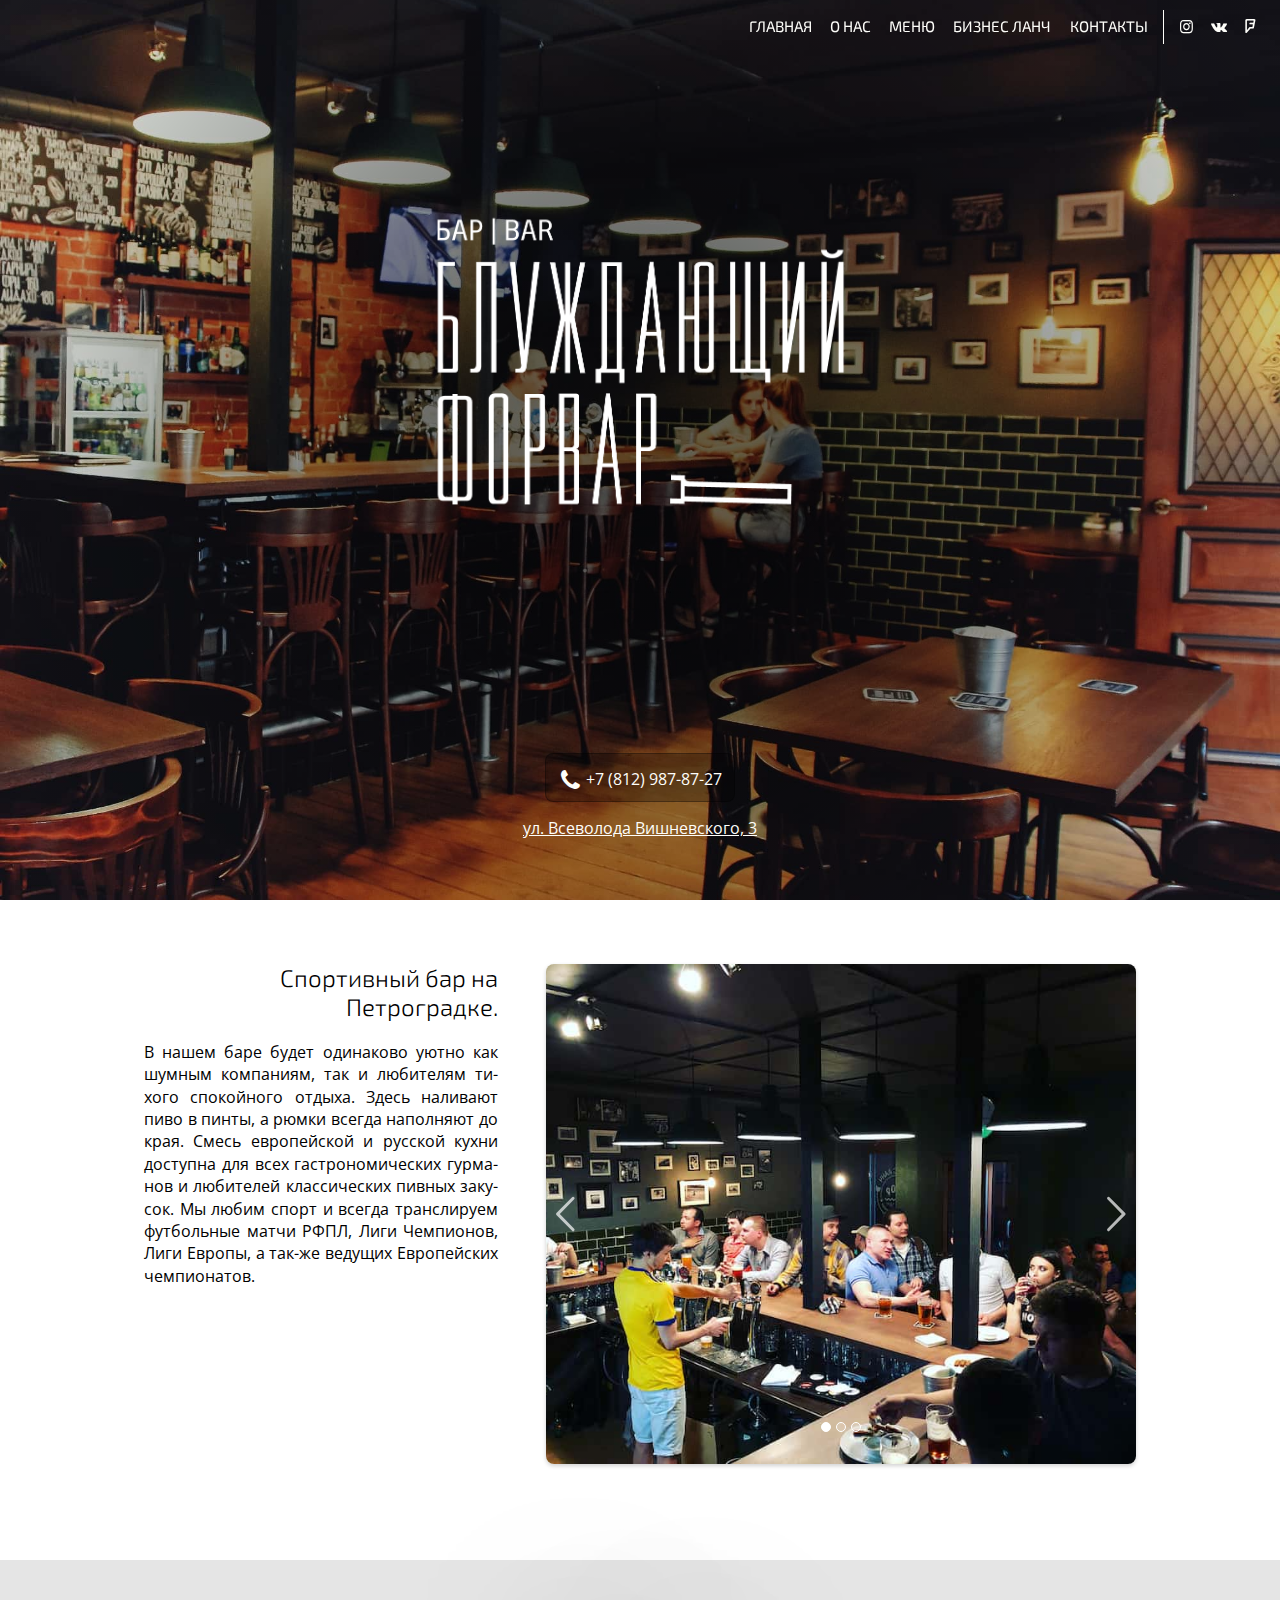
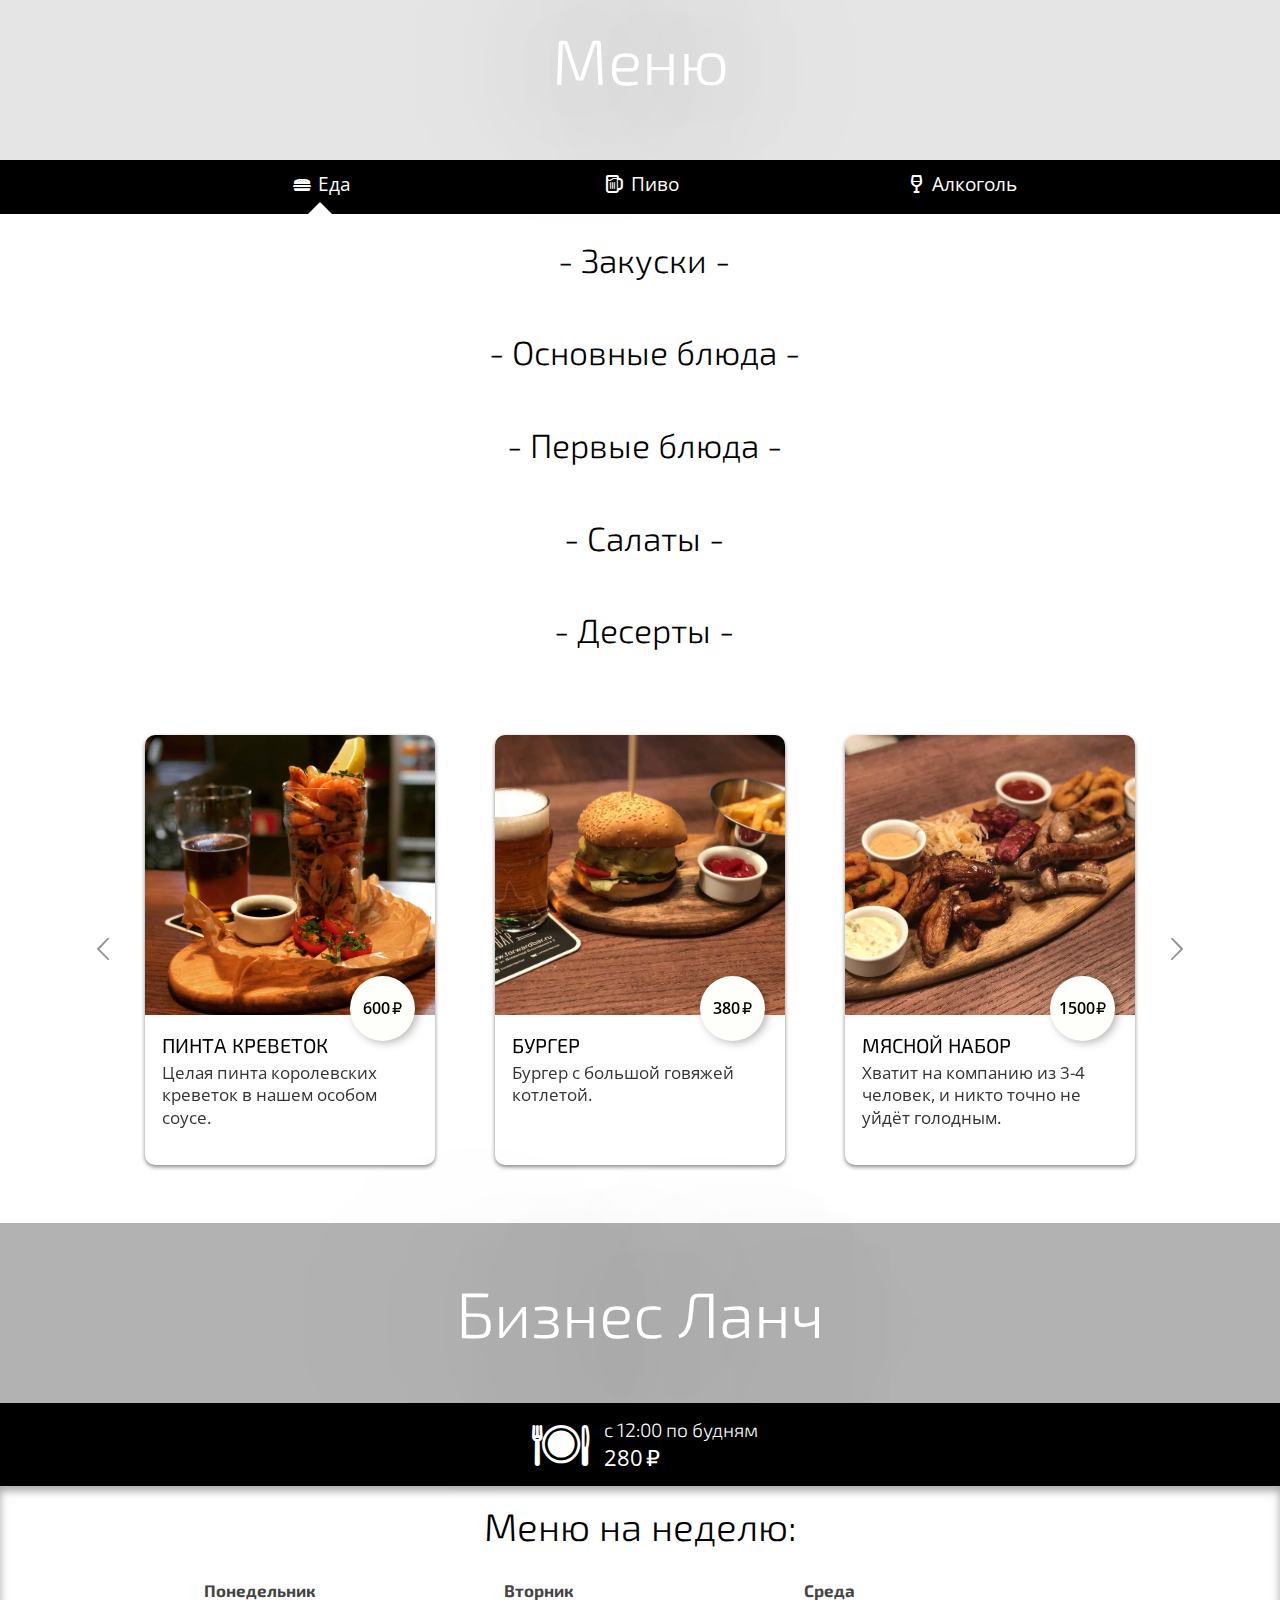
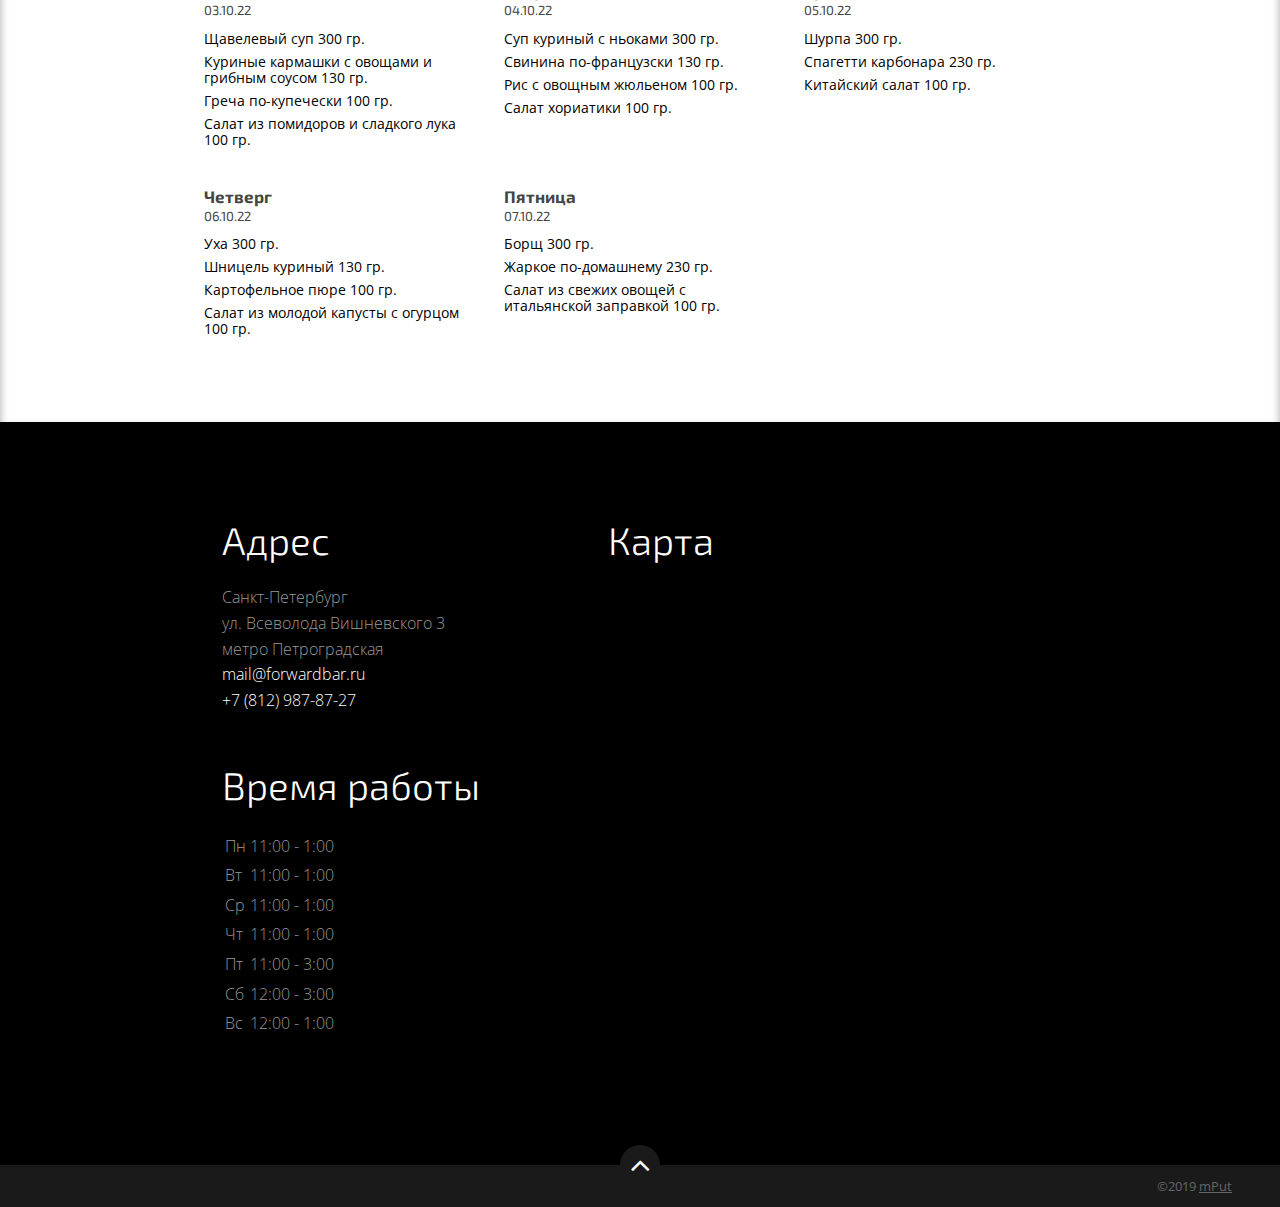
==== commit 74c70a5e: "Deploy forwardbar.ru to github.com/forwardbar/forwardbar.github.io.git:master" ====
--- a/index.html
+++ b/index.html
@@ -1043,7 +1043,68 @@
           <div class="page-lunch__price">280</div>
         </div>
       </div>
-      <div class="lunch-menu"><a class="lunch-menu__header lunch-menu__header--link" href="https://vk.com/@lonestrikerbar" target="_blank">- Меню на неделю -</a>
+      <div class="lunch-menu">
+        <div class="lunch-menu__header">Меню на неделю:</div>
+        <div class="lunch-menu__week">
+                    <div class="lunch-menu__day">
+                      <div class="lunch-menu__title">
+                        <h3>понедельник</h3>
+                        <p>03.10.22</p>
+                      </div>
+                      <ul class="lunch-menu__items">
+                        <li class="lunch-menu__item">Щавелевый суп 300 гр.</li>
+                        <li class="lunch-menu__item">Куриные кармашки с овощами и грибным соусом 130 гр.</li>
+                        <li class="lunch-menu__item">Греча по-купечески 100 гр.</li>
+                        <li class="lunch-menu__item">Салат из помидоров и сладкого лука 100 гр.</li>
+                      </ul>
+                    </div>
+                    <div class="lunch-menu__day">
+                      <div class="lunch-menu__title">
+                        <h3>вторник</h3>
+                        <p>04.10.22</p>
+                      </div>
+                      <ul class="lunch-menu__items">
+                        <li class="lunch-menu__item">Суп куриный с ньоками 300 гр.</li>
+                        <li class="lunch-menu__item">Свинина по-французски 130 гр.</li>
+                        <li class="lunch-menu__item">Рис с овощным жюльеном 100 гр.</li>
+                        <li class="lunch-menu__item">Салат хориатики 100 гр.</li>
+                      </ul>
+                    </div>
+                    <div class="lunch-menu__day">
+                      <div class="lunch-menu__title">
+                        <h3>среда</h3>
+                        <p>05.10.22</p>
+                      </div>
+                      <ul class="lunch-menu__items">
+                        <li class="lunch-menu__item">Шурпа 300 гр.</li>
+                        <li class="lunch-menu__item">Спагетти карбонара 230 гр.</li>
+                        <li class="lunch-menu__item">Китайский салат 100 гр.</li>
+                      </ul>
+                    </div>
+                    <div class="lunch-menu__day">
+                      <div class="lunch-menu__title">
+                        <h3>четверг</h3>
+                        <p>06.10.22</p>
+                      </div>
+                      <ul class="lunch-menu__items">
+                        <li class="lunch-menu__item">Уха 300 гр.</li>
+                        <li class="lunch-menu__item">Шницель куриный 130 гр.</li>
+                        <li class="lunch-menu__item">Картофельное пюре 100 гр.</li>
+                        <li class="lunch-menu__item">Салат из молодой капусты с огурцом 100 гр.</li>
+                      </ul>
+                    </div>
+                    <div class="lunch-menu__day">
+                      <div class="lunch-menu__title">
+                        <h3>пятница</h3>
+                        <p>07.10.22</p>
+                      </div>
+                      <ul class="lunch-menu__items">
+                        <li class="lunch-menu__item">Борщ 300 гр.</li>
+                        <li class="lunch-menu__item">Жаркое по-домашнему 230 гр.</li>
+                        <li class="lunch-menu__item">Салат из свежих овощей с итальянской заправкой 100 гр.</li>
+                      </ul>
+                    </div>
+        </div>
       </div>
     </div>
     <div class="contacts" id="contacts">
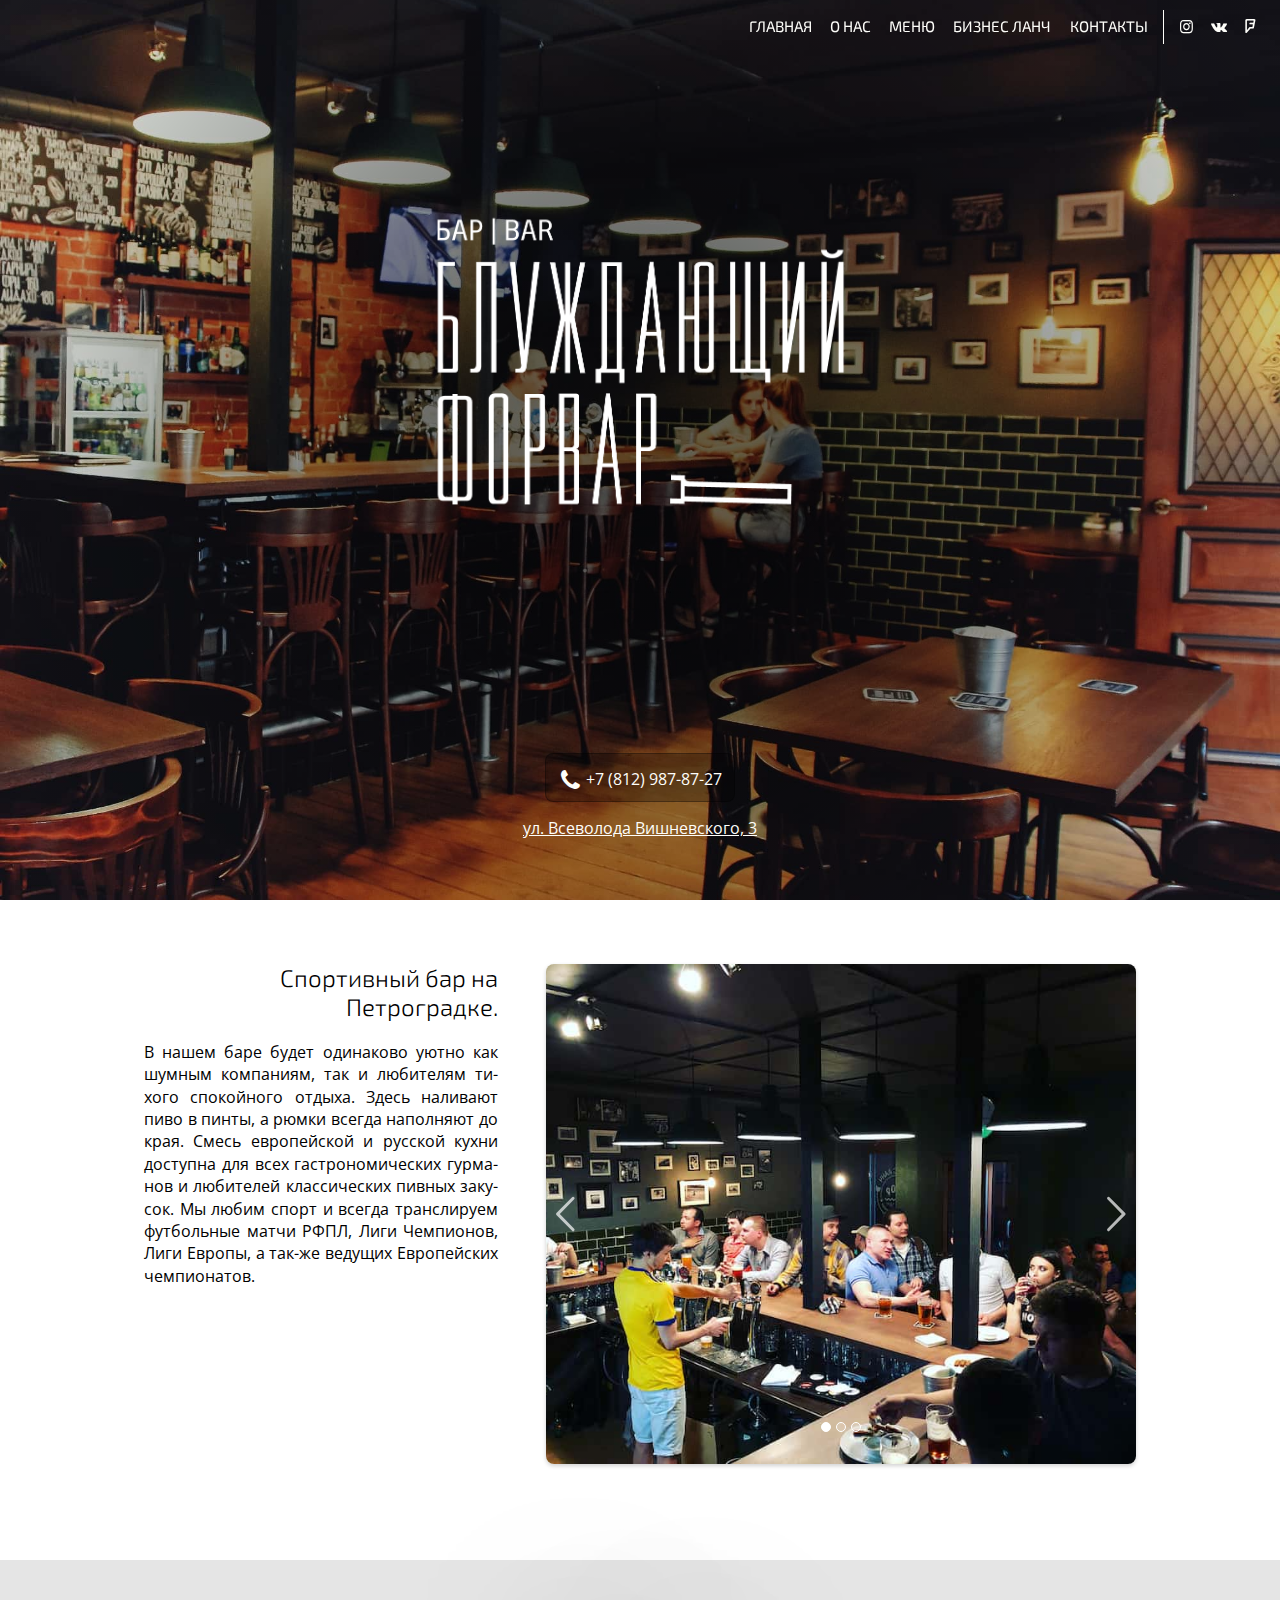
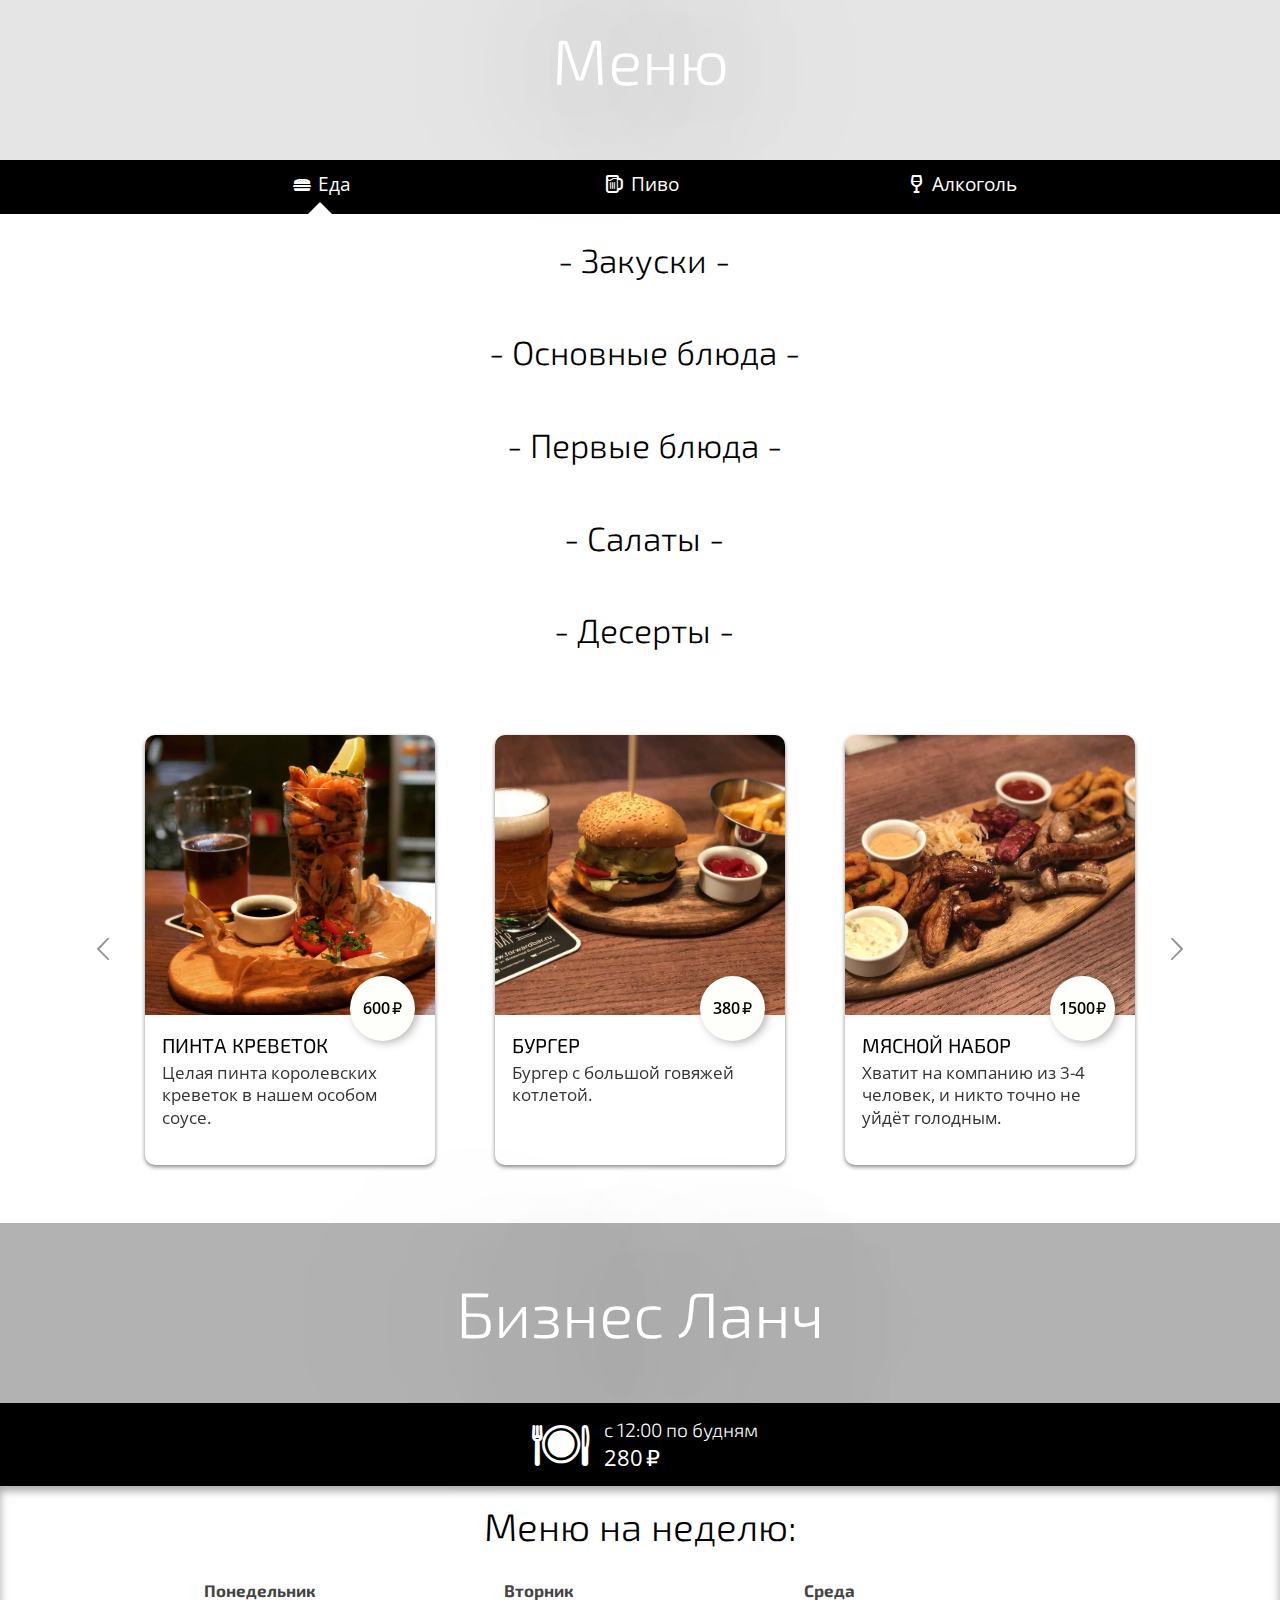
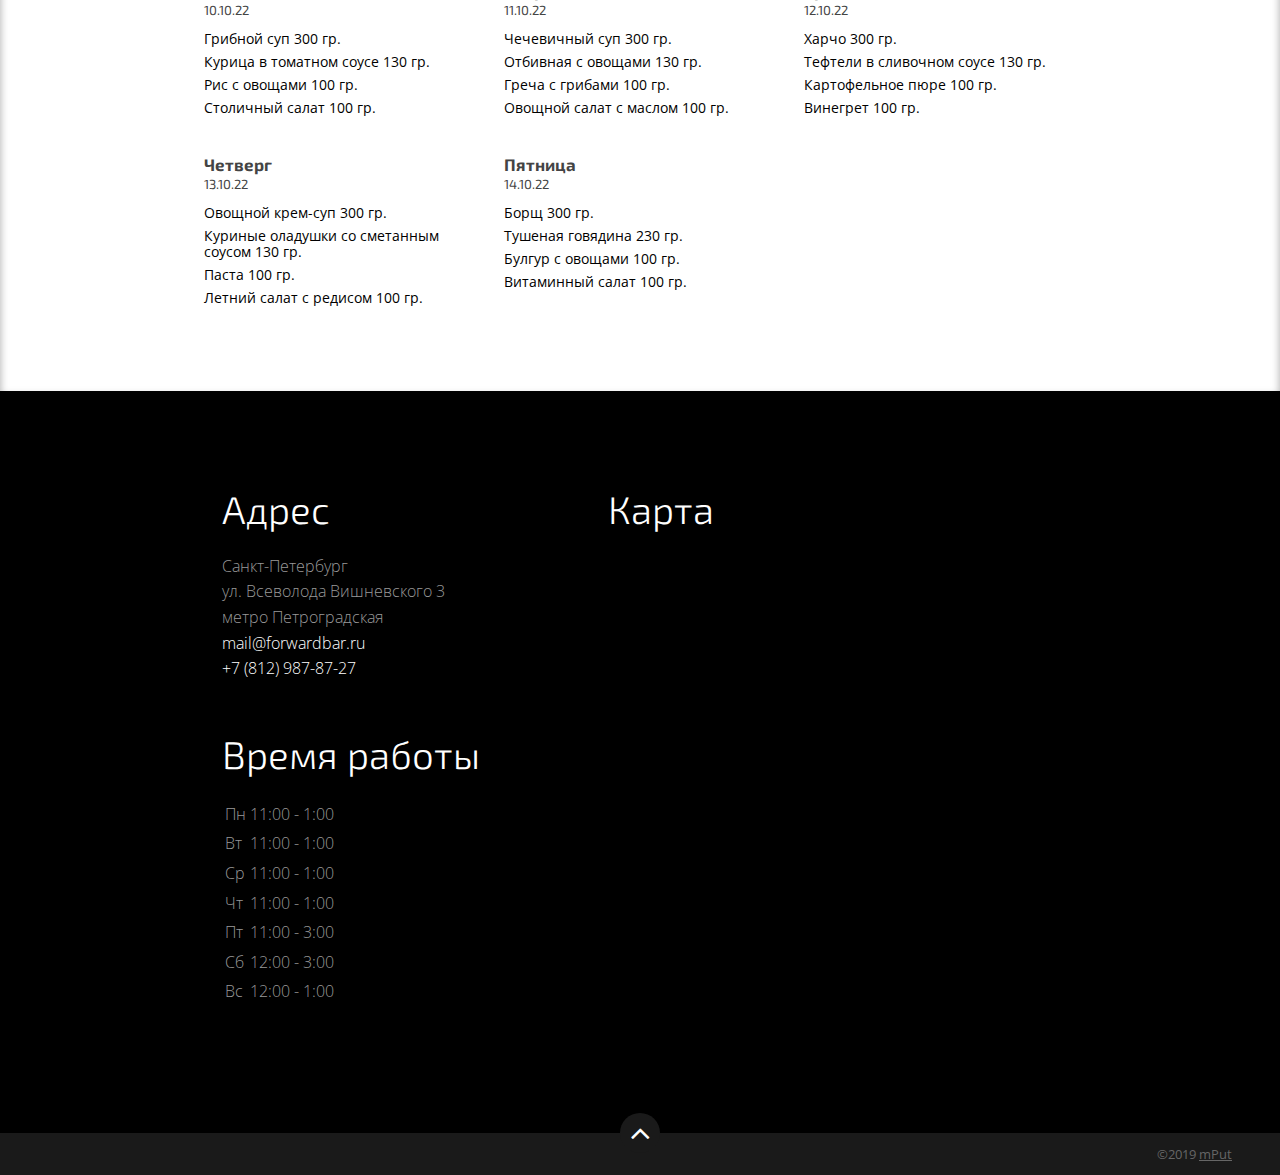
==== commit 73aa2bcf: "Deploy forwardbar.ru to github.com/forwardbar/forwardbar.github.io.git:master" ====
--- a/index.html
+++ b/index.html
@@ -1049,59 +1049,61 @@
                     <div class="lunch-menu__day">
                       <div class="lunch-menu__title">
                         <h3>понедельник</h3>
-                        <p>03.10.22</p>
+                        <p>10.10.22</p>
                       </div>
                       <ul class="lunch-menu__items">
-                        <li class="lunch-menu__item">Щавелевый суп 300 гр.</li>
-                        <li class="lunch-menu__item">Куриные кармашки с овощами и грибным соусом 130 гр.</li>
-                        <li class="lunch-menu__item">Греча по-купечески 100 гр.</li>
-                        <li class="lunch-menu__item">Салат из помидоров и сладкого лука 100 гр.</li>
+                        <li class="lunch-menu__item">Грибной суп 300 гр.</li>
+                        <li class="lunch-menu__item">Курица в томатном соусе 130 гр.</li>
+                        <li class="lunch-menu__item">Рис с овощами 100 гр.</li>
+                        <li class="lunch-menu__item">Столичный салат 100 гр.</li>
                       </ul>
                     </div>
                     <div class="lunch-menu__day">
                       <div class="lunch-menu__title">
                         <h3>вторник</h3>
-                        <p>04.10.22</p>
+                        <p>11.10.22</p>
                       </div>
                       <ul class="lunch-menu__items">
-                        <li class="lunch-menu__item">Суп куриный с ньоками 300 гр.</li>
-                        <li class="lunch-menu__item">Свинина по-французски 130 гр.</li>
-                        <li class="lunch-menu__item">Рис с овощным жюльеном 100 гр.</li>
-                        <li class="lunch-menu__item">Салат хориатики 100 гр.</li>
+                        <li class="lunch-menu__item">Чечевичный суп 300 гр.</li>
+                        <li class="lunch-menu__item">Отбивная с овощами 130 гр.</li>
+                        <li class="lunch-menu__item">Греча с грибами 100 гр.</li>
+                        <li class="lunch-menu__item">Овощной салат с маслом 100 гр.</li>
                       </ul>
                     </div>
                     <div class="lunch-menu__day">
                       <div class="lunch-menu__title">
                         <h3>среда</h3>
-                        <p>05.10.22</p>
+                        <p>12.10.22</p>
                       </div>
                       <ul class="lunch-menu__items">
-                        <li class="lunch-menu__item">Шурпа 300 гр.</li>
-                        <li class="lunch-menu__item">Спагетти карбонара 230 гр.</li>
-                        <li class="lunch-menu__item">Китайский салат 100 гр.</li>
+                        <li class="lunch-menu__item">Харчо 300 гр.</li>
+                        <li class="lunch-menu__item">Тефтели в сливочном соусе 130 гр.</li>
+                        <li class="lunch-menu__item">Картофельное пюре 100 гр.</li>
+                        <li class="lunch-menu__item">Винегрет 100 гр.</li>
                       </ul>
                     </div>
                     <div class="lunch-menu__day">
                       <div class="lunch-menu__title">
                         <h3>четверг</h3>
-                        <p>06.10.22</p>
+                        <p>13.10.22</p>
                       </div>
                       <ul class="lunch-menu__items">
-                        <li class="lunch-menu__item">Уха 300 гр.</li>
-                        <li class="lunch-menu__item">Шницель куриный 130 гр.</li>
-                        <li class="lunch-menu__item">Картофельное пюре 100 гр.</li>
-                        <li class="lunch-menu__item">Салат из молодой капусты с огурцом 100 гр.</li>
+                        <li class="lunch-menu__item">Овощной крем-суп 300 гр.</li>
+                        <li class="lunch-menu__item">Куриные оладушки со сметанным соусом 130 гр.</li>
+                        <li class="lunch-menu__item">Паста 100 гр.</li>
+                        <li class="lunch-menu__item">Летний салат с редисом 100 гр.</li>
                       </ul>
                     </div>
                     <div class="lunch-menu__day">
                       <div class="lunch-menu__title">
                         <h3>пятница</h3>
-                        <p>07.10.22</p>
+                        <p>14.10.22</p>
                       </div>
                       <ul class="lunch-menu__items">
                         <li class="lunch-menu__item">Борщ 300 гр.</li>
-                        <li class="lunch-menu__item">Жаркое по-домашнему 230 гр.</li>
-                        <li class="lunch-menu__item">Салат из свежих овощей с итальянской заправкой 100 гр.</li>
+                        <li class="lunch-menu__item">Тушеная говядина 230 гр.</li>
+                        <li class="lunch-menu__item">Булгур с овощами 100 гр.</li>
+                        <li class="lunch-menu__item">Витаминный салат 100 гр.</li>
                       </ul>
                     </div>
         </div>
